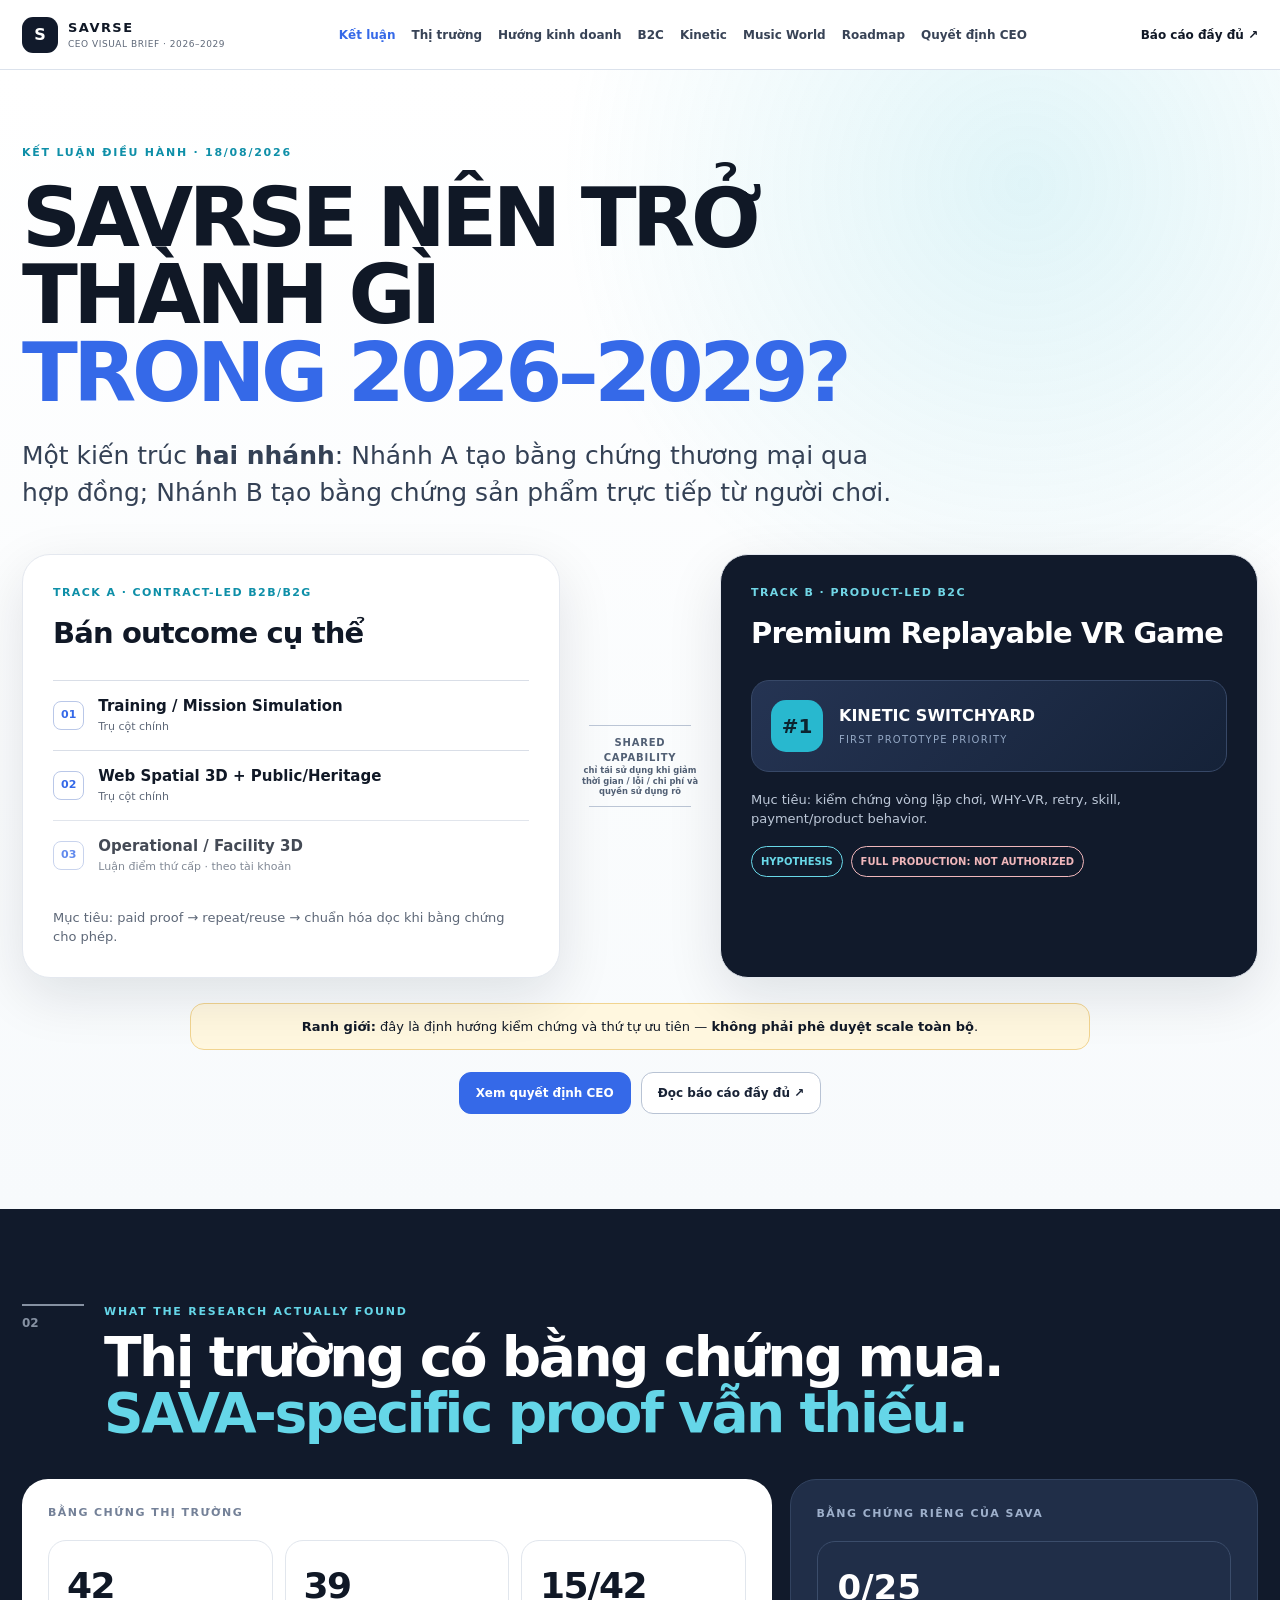
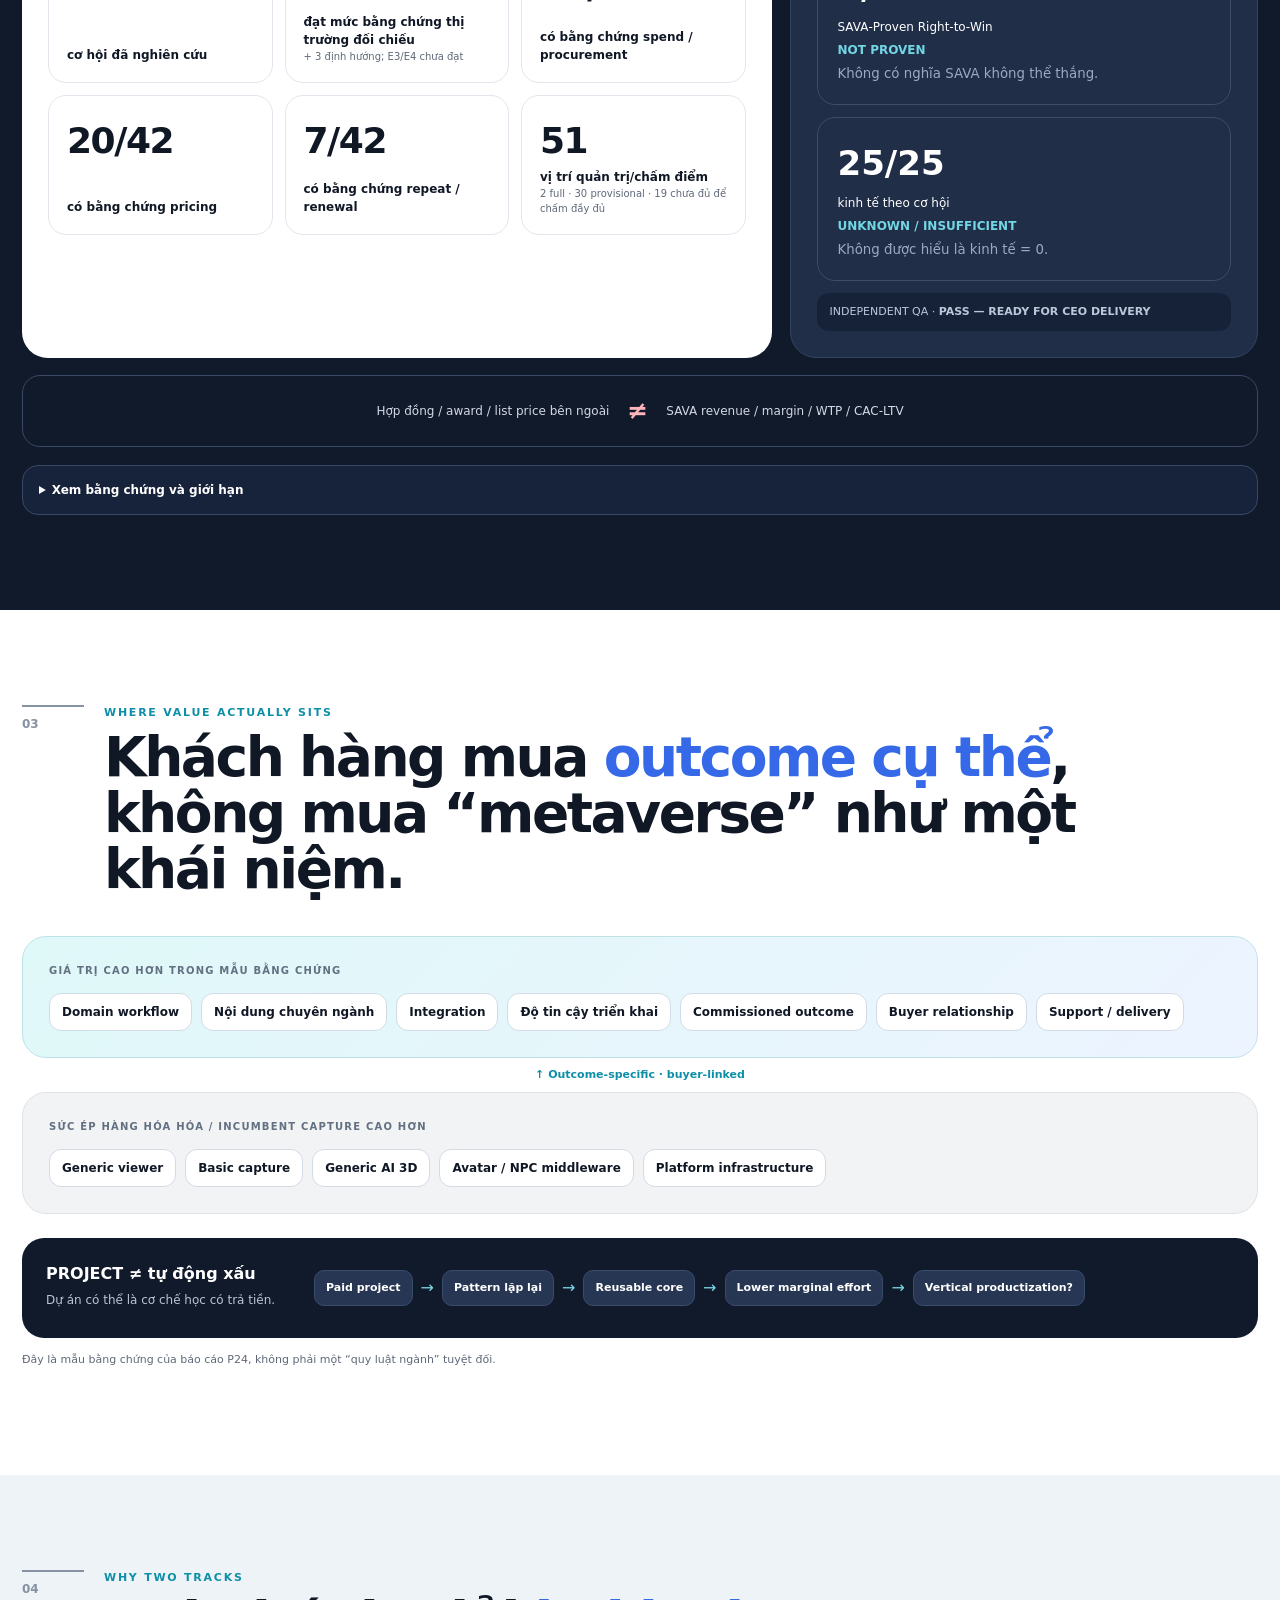
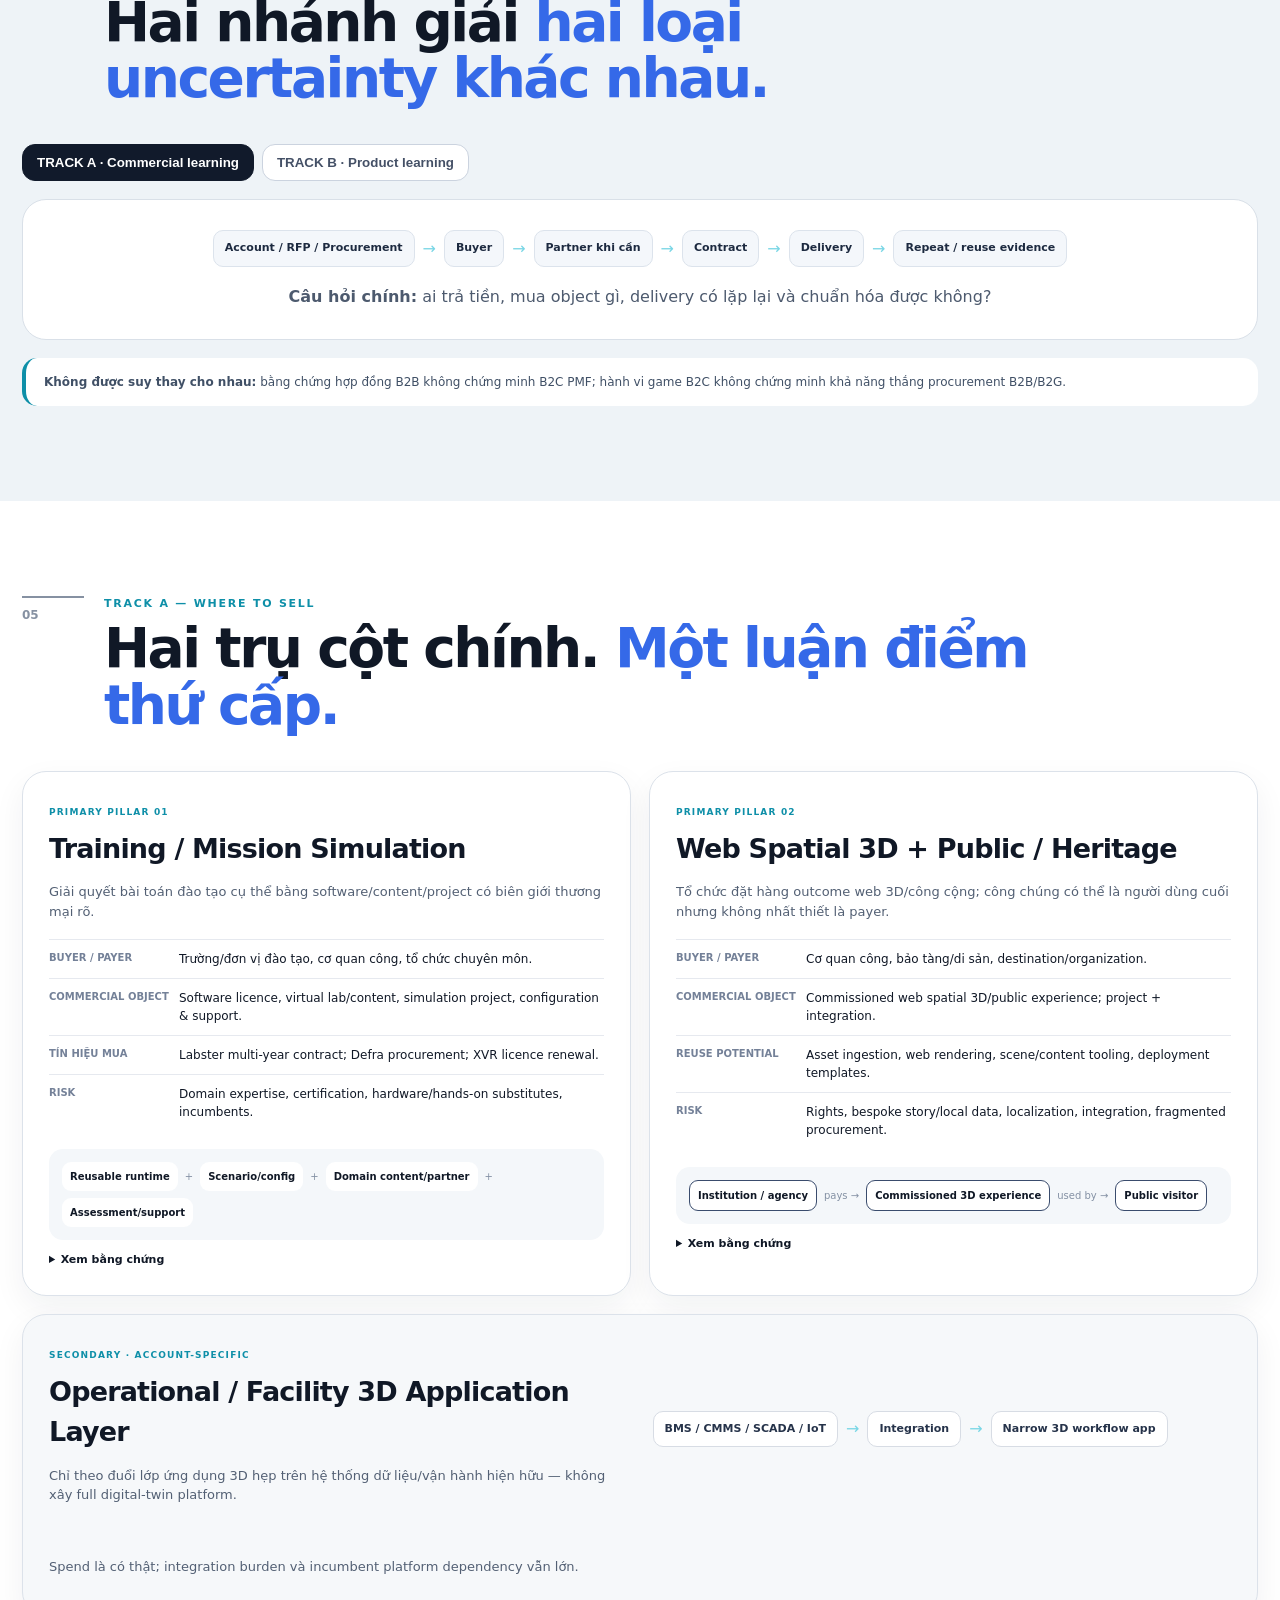
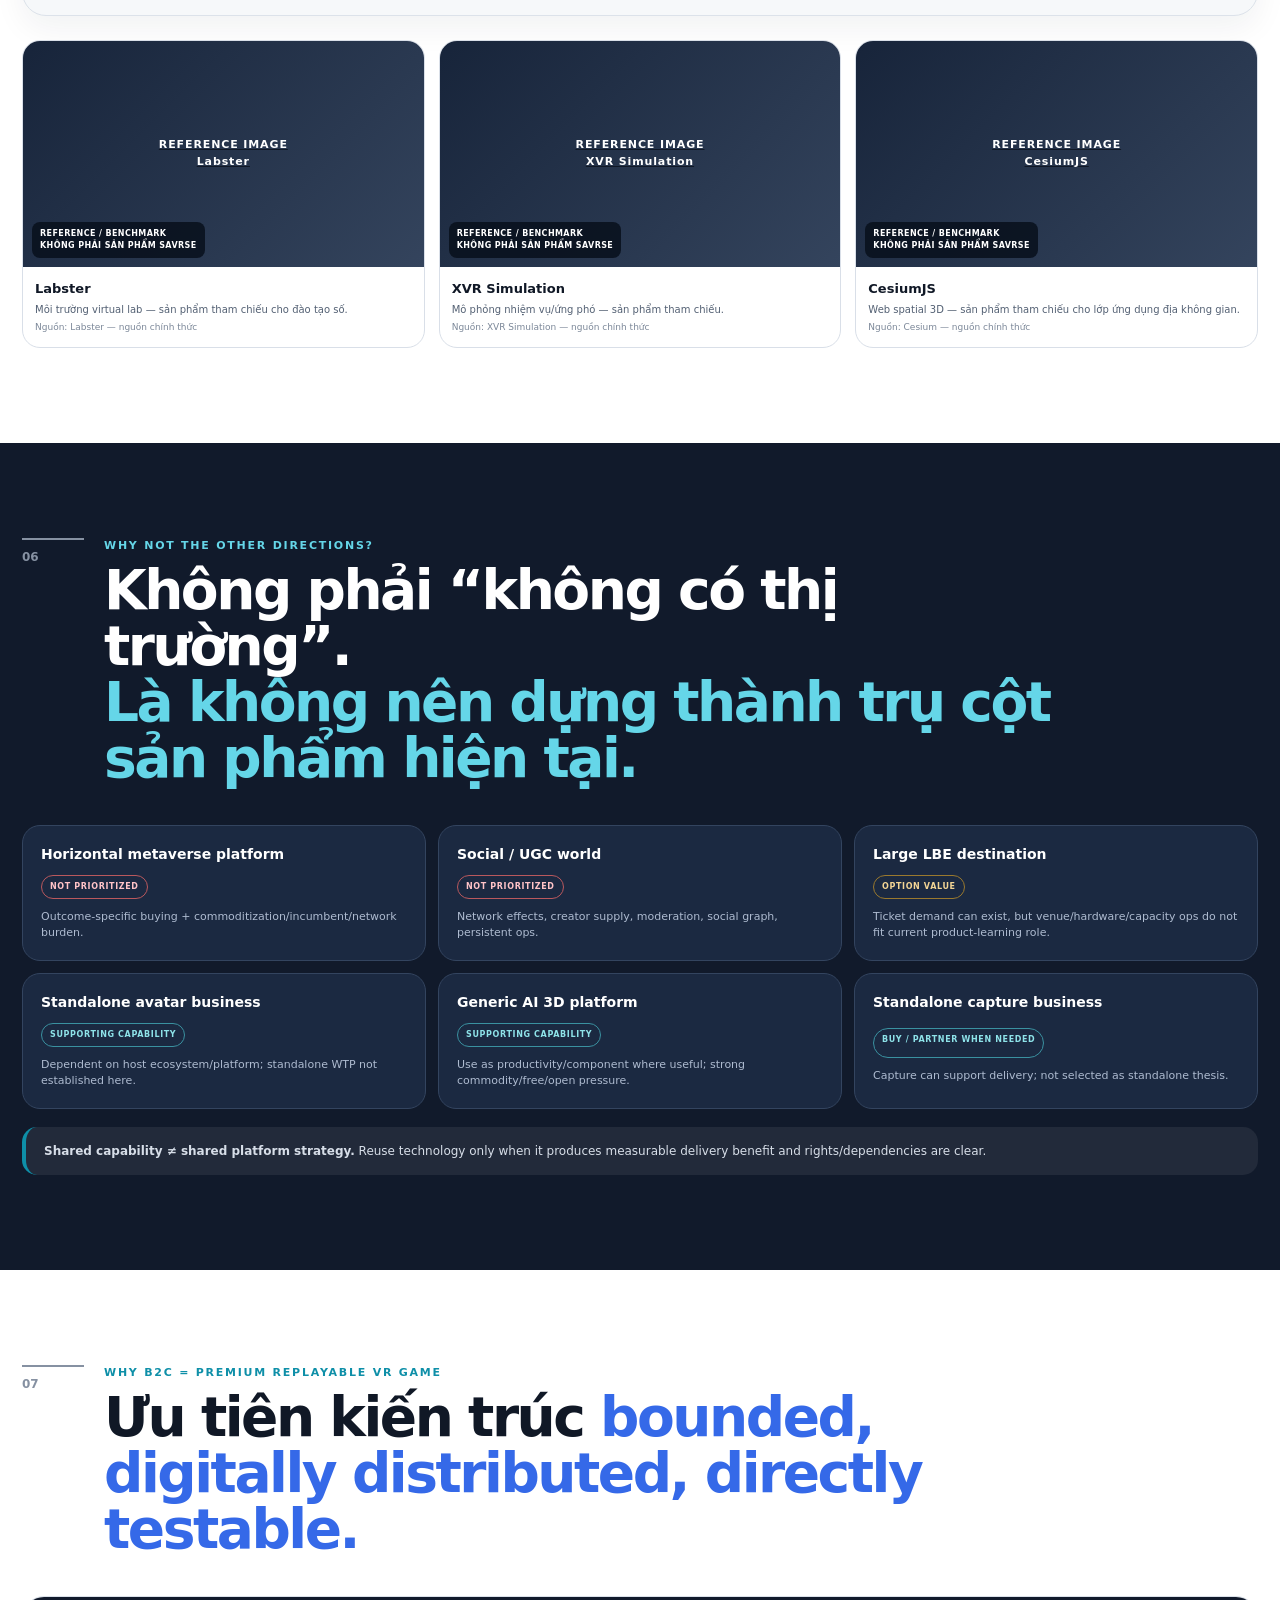
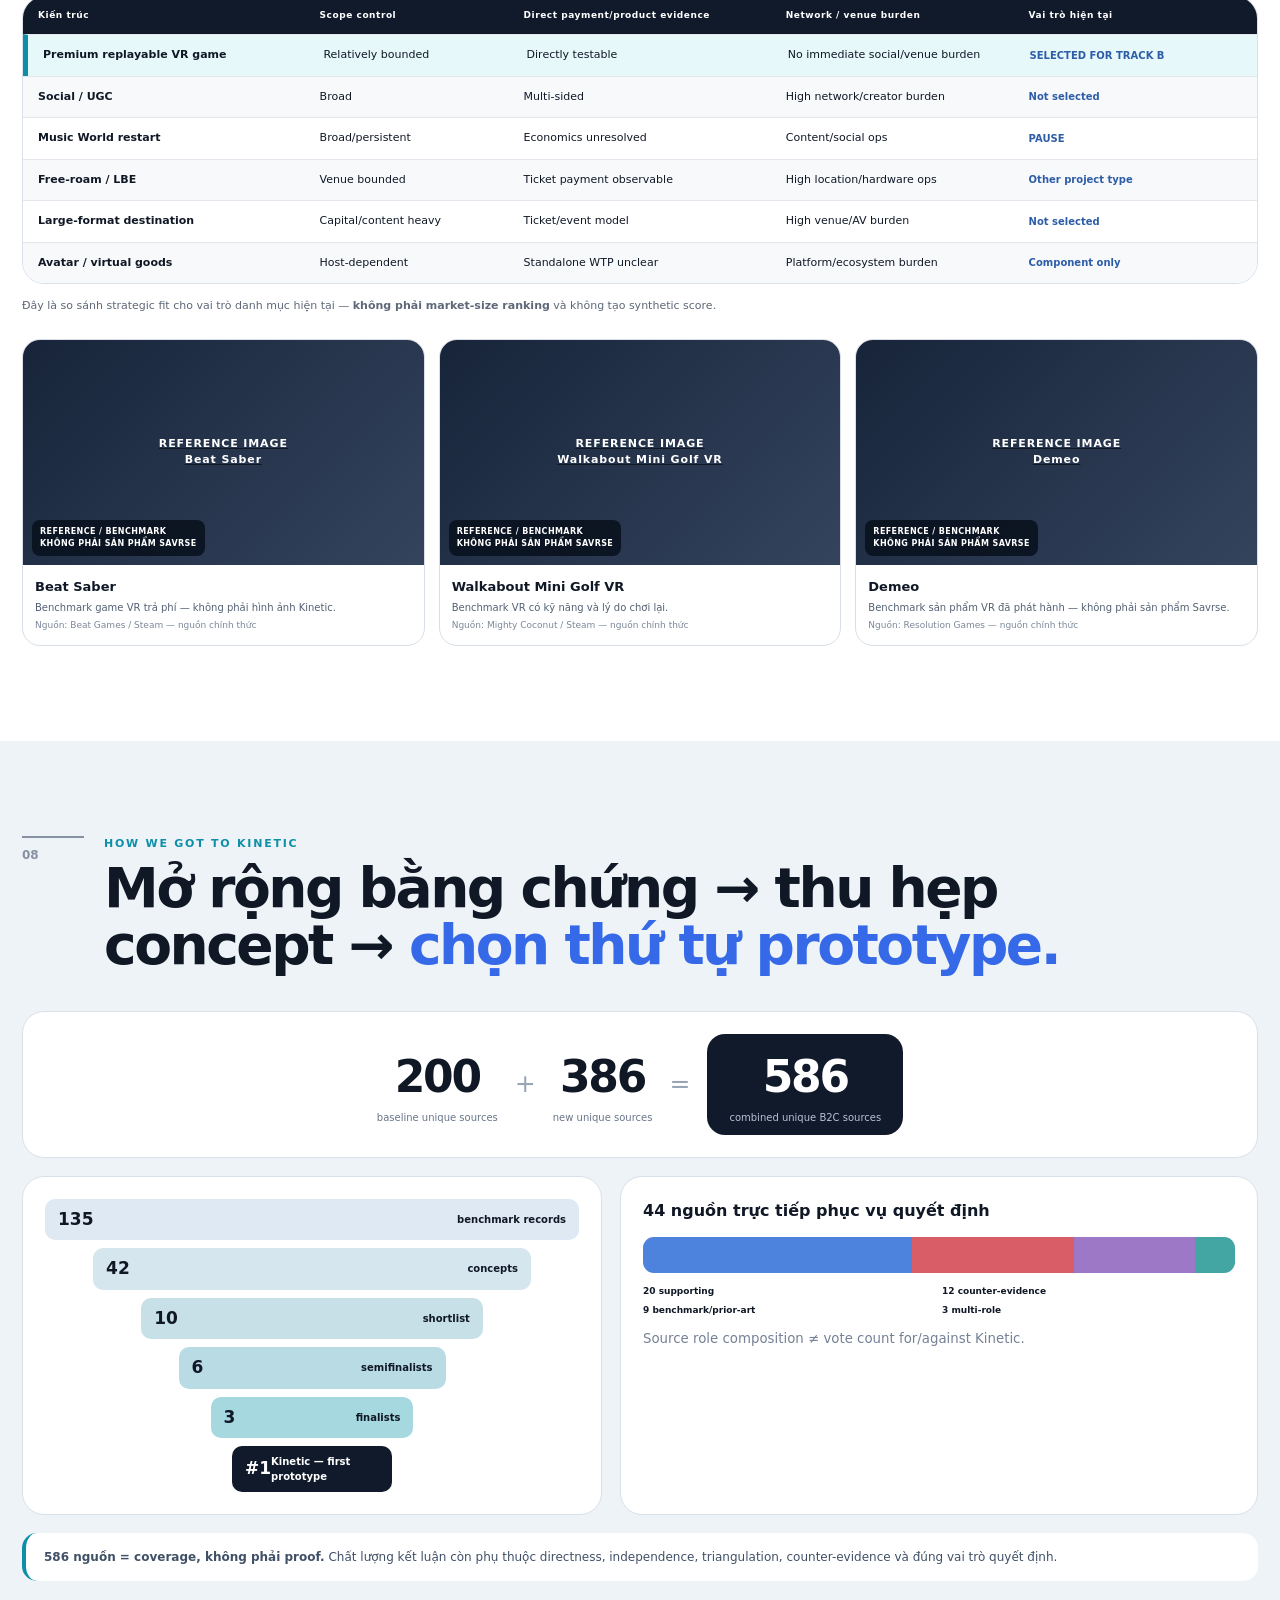
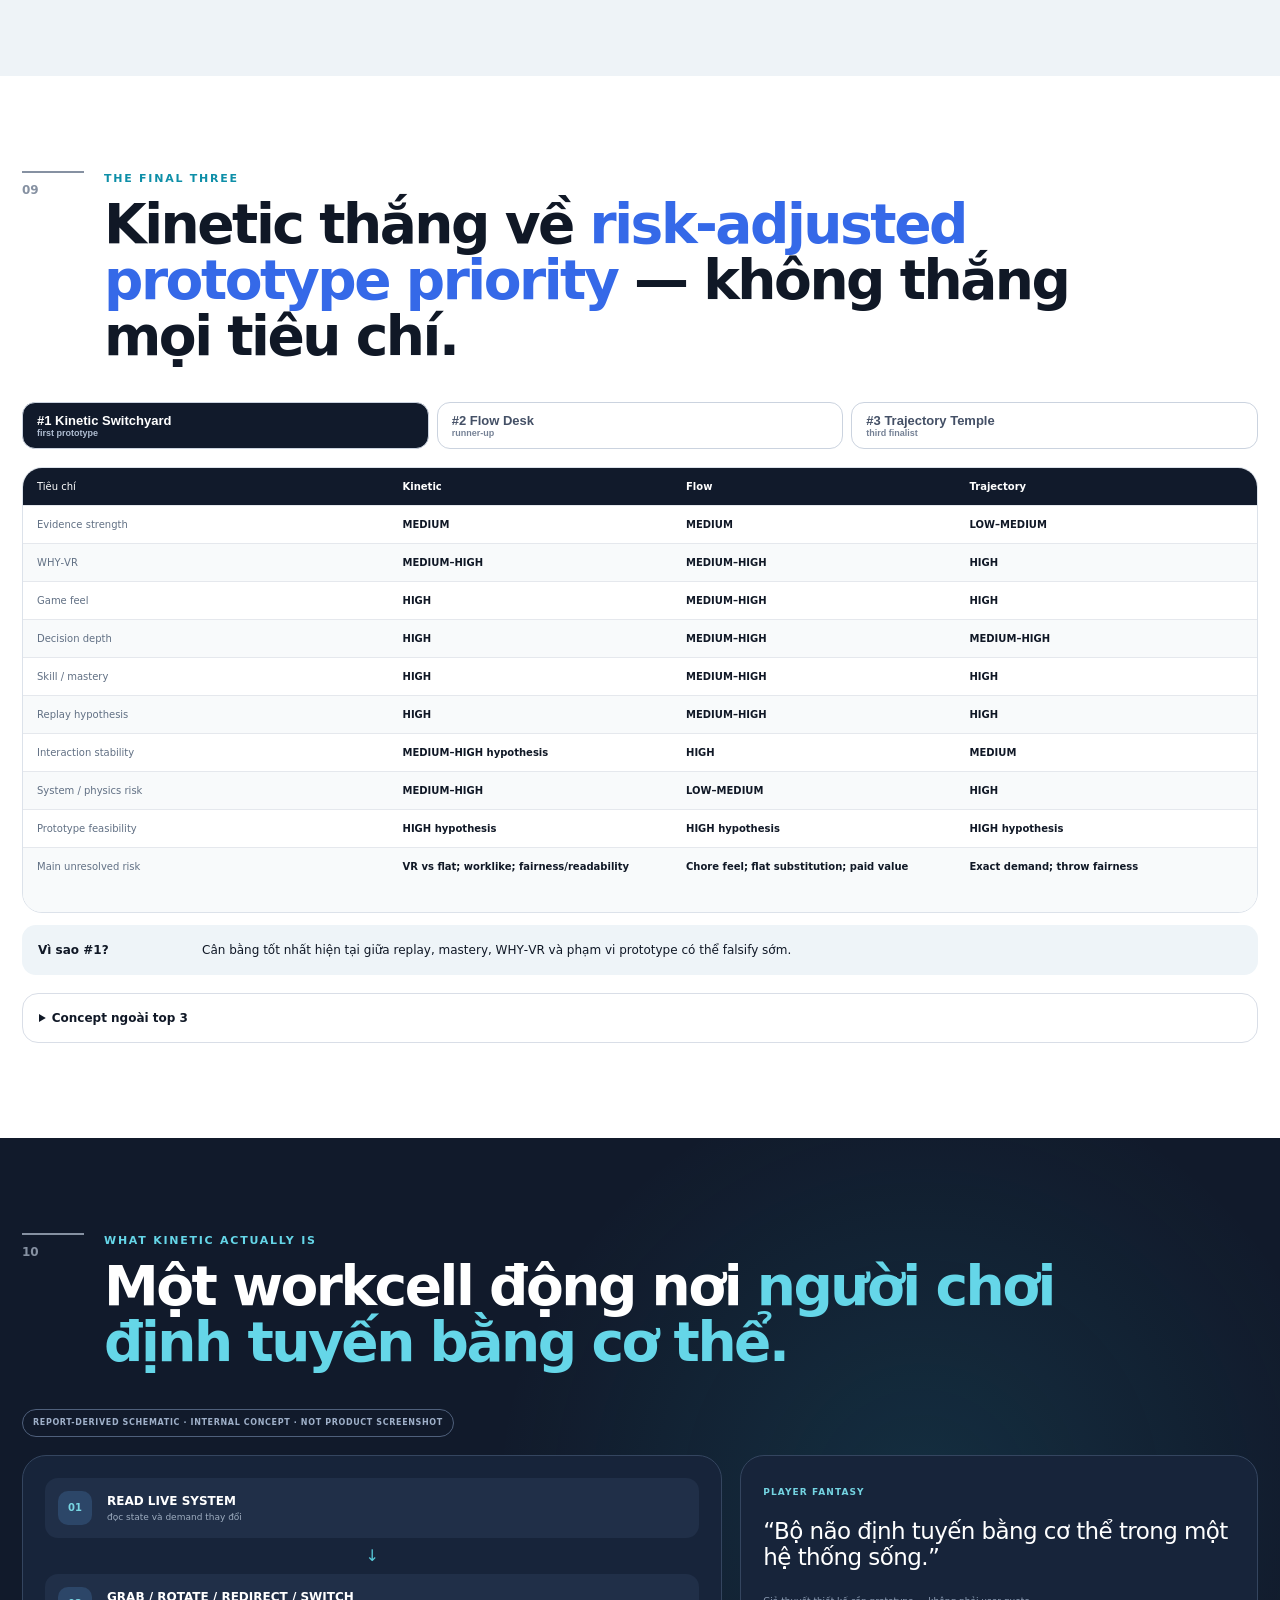
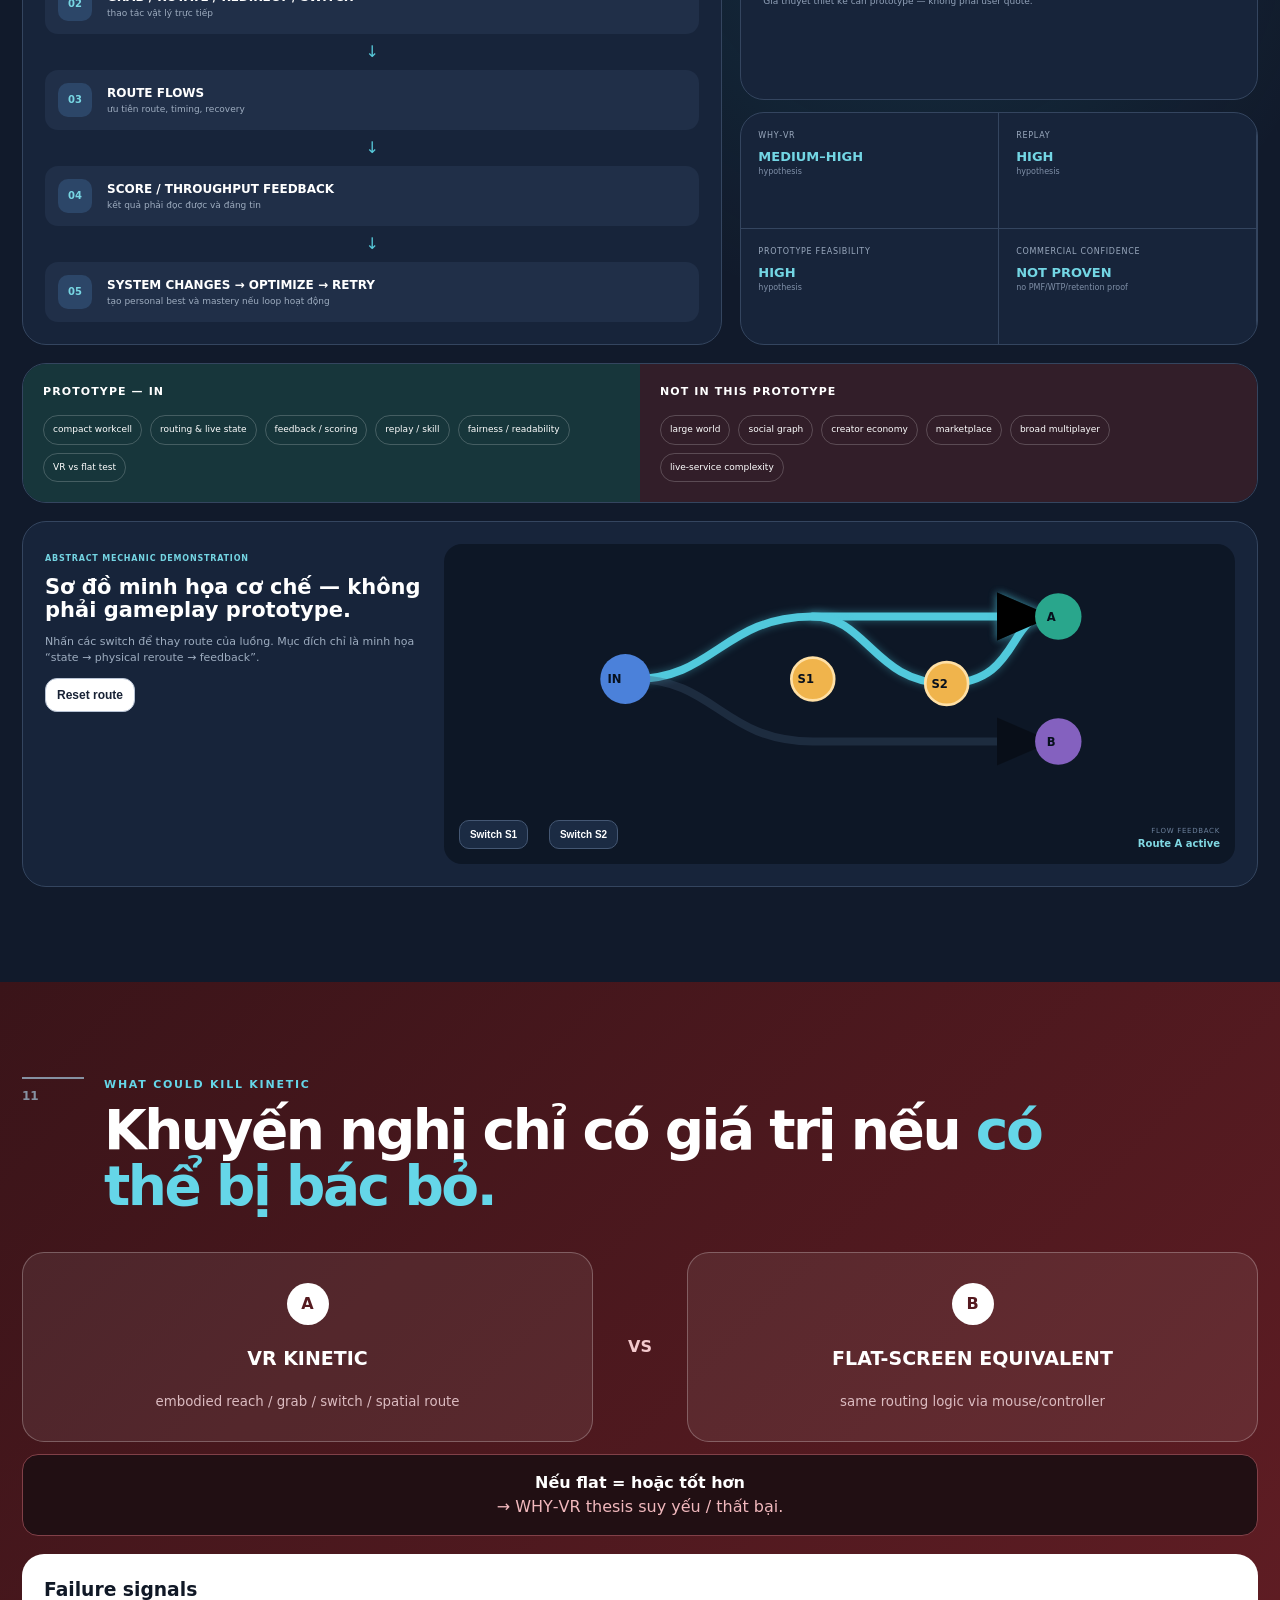
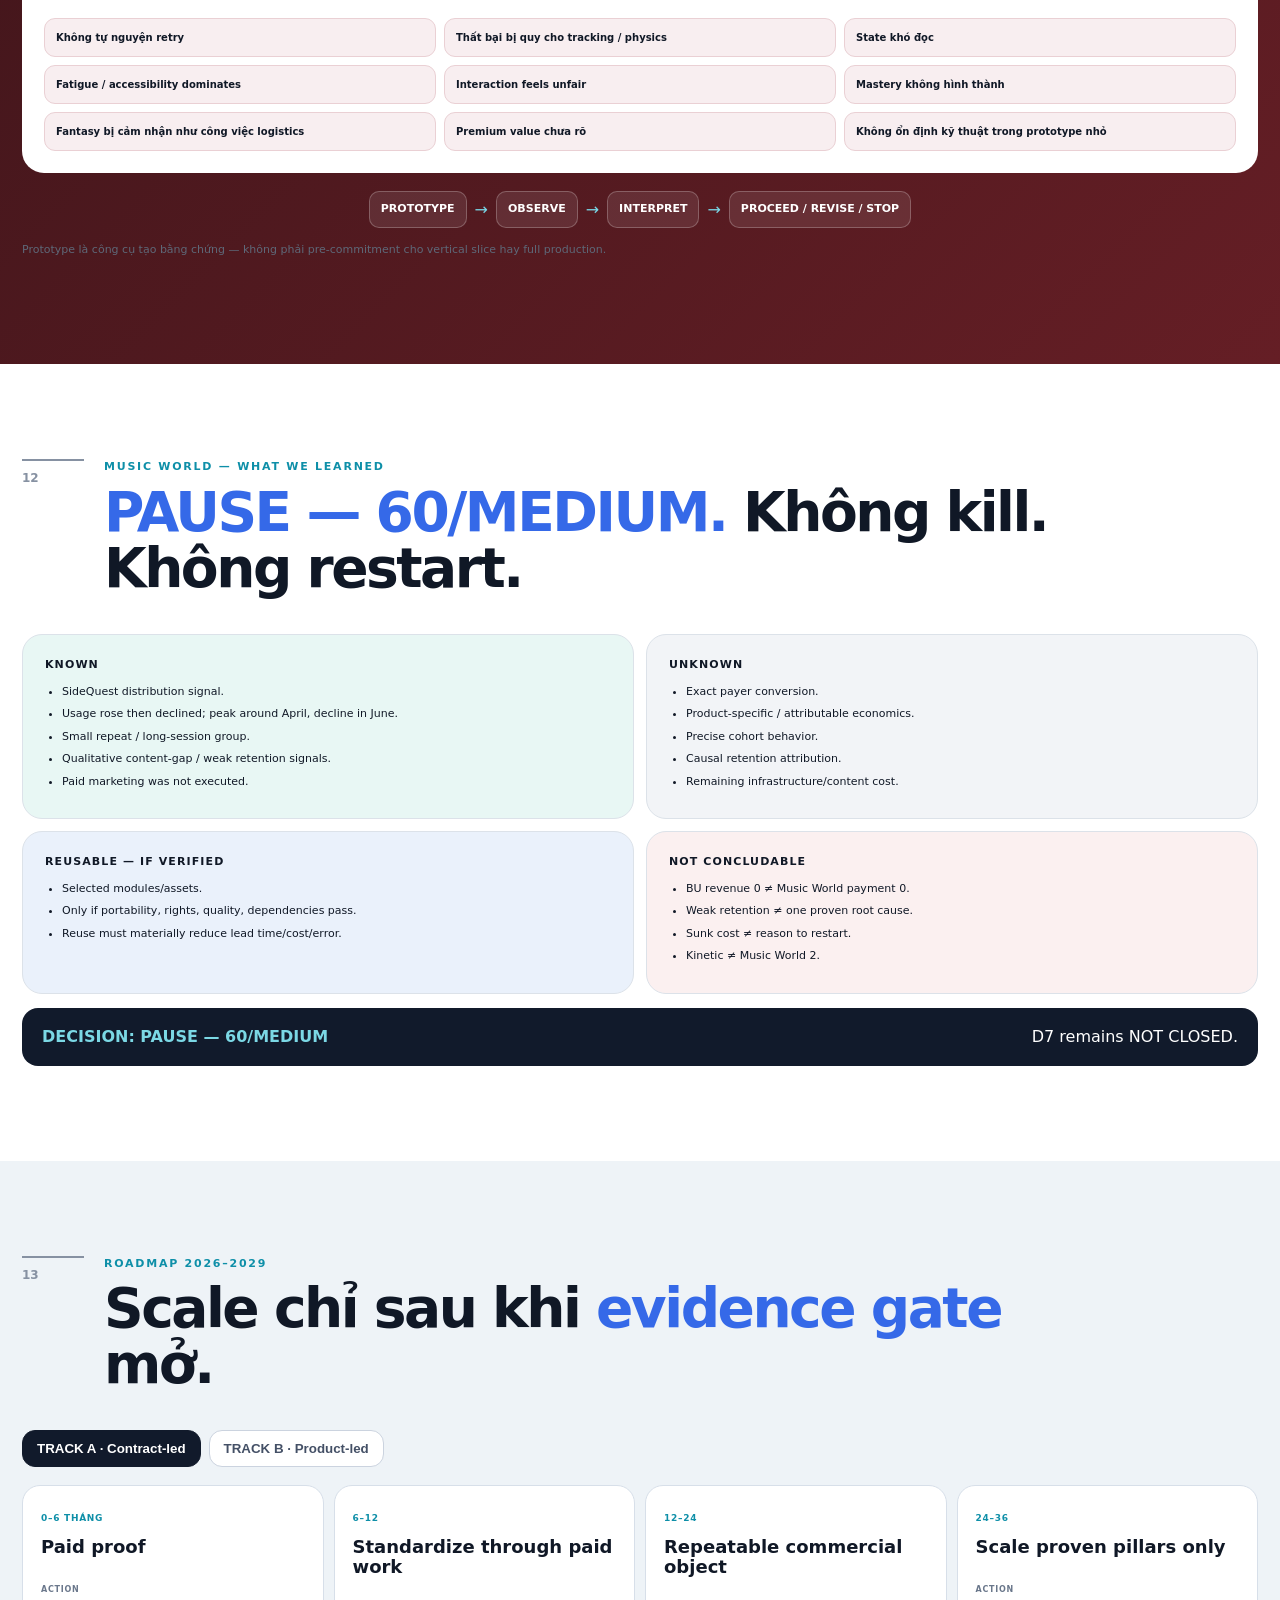
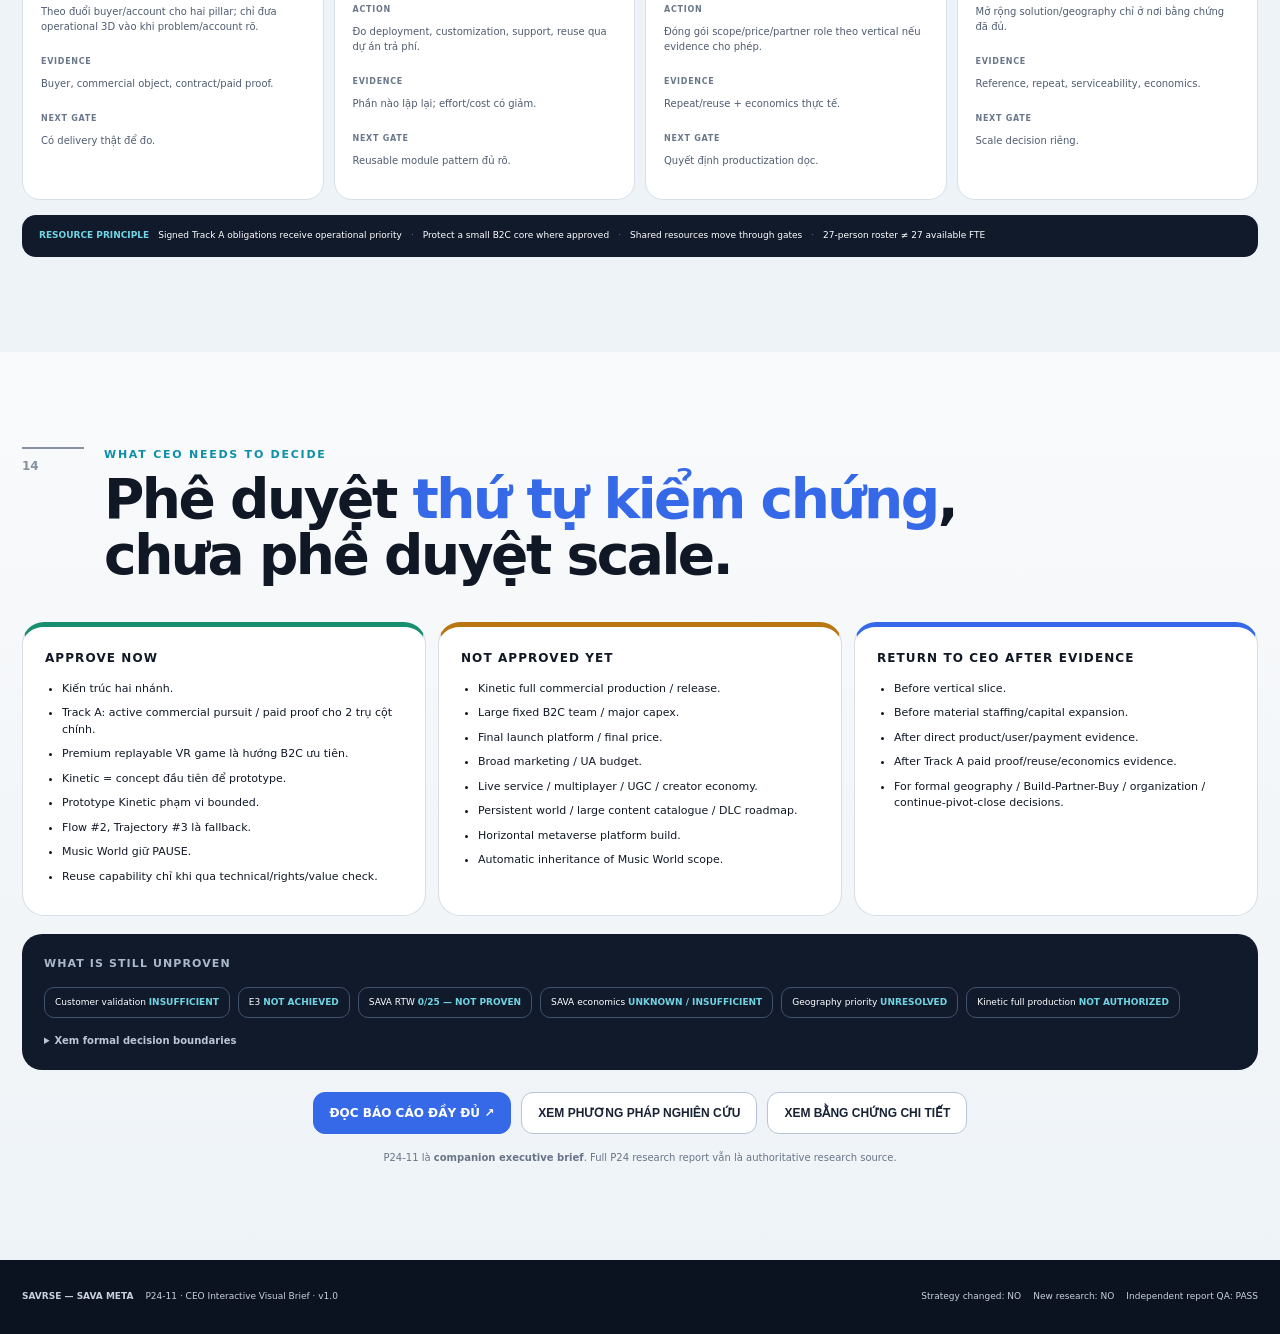
==== index.html @ bc7e210e "Deploy P24-11 CEO Interactive Visual Brief v1.0 (full package)" ====
<!doctype html>
<html lang="vi">
<head>
<meta charset="utf-8">
<meta name="viewport" content="width=device-width,initial-scale=1">
<meta name="color-scheme" content="light">
<title>Savrse 2026–2029 — CEO Interactive Visual Brief</title>
<meta name="description" content="CEO-facing interactive visual strategy brief for Savrse — SAVA Meta, condensed from the P24 v1.5 authoritative research report.">
<link rel="stylesheet" href="styles.css">
</head>
<body>
<a class="skip-link" href="#main">Bỏ qua điều hướng</a>
<header class="topbar">
  <a class="brand" href="#answer"><span class="brand-mark">S</span><span><b>SAVRSE</b><small>CEO VISUAL BRIEF · 2026–2029</small></span></a>
  <button class="nav-toggle" aria-expanded="false" aria-controls="main-nav">Menu</button>
  <nav id="main-nav" aria-label="Điều hướng chính">
    <a href="#answer">Kết luận</a><a href="#evidence">Thị trường</a><a href="#track-a">Hướng kinh doanh</a><a href="#b2c">B2C</a><a href="#kinetic">Kinetic</a><a href="#music-world">Music World</a><a href="#roadmap">Roadmap</a><a href="#decisions">Quyết định CEO</a>
  </nav>
  <a class="report-link top-report-link" data-full-report href="#">Báo cáo đầy đủ ↗</a>
</header>
<main id="main">

<section id="answer" class="section hero-section" data-section="1">
  <div class="eyebrow">KẾT LUẬN ĐIỀU HÀNH · 18/08/2026</div>
  <h1>SAVRSE NÊN TRỞ THÀNH GÌ<br><span>TRONG 2026–2029?</span></h1>
  <p class="lead">Một kiến trúc <b>hai nhánh</b>: Nhánh A tạo bằng chứng thương mại qua hợp đồng; Nhánh B tạo bằng chứng sản phẩm trực tiếp từ người chơi.</p>
  <div class="two-track hero-architecture" data-visual="two-track">
    <article class="track-card track-a">
      <div class="track-label">TRACK A · CONTRACT-LED B2B/B2G</div>
      <h2>Bán outcome cụ thể</h2>
      <div class="pillar primary"><span>01</span><div><b>Training / Mission Simulation</b><small>Trụ cột chính</small></div></div>
      <div class="pillar primary"><span>02</span><div><b>Web Spatial 3D + Public/Heritage</b><small>Trụ cột chính</small></div></div>
      <div class="pillar secondary"><span>03</span><div><b>Operational / Facility 3D</b><small>Luận điểm thứ cấp · theo tài khoản</small></div></div>
      <p class="micro">Mục tiêu: paid proof → repeat/reuse → chuẩn hóa dọc khi bằng chứng cho phép.</p>
    </article>
    <div class="architecture-bridge" aria-hidden="true"><span>SHARED CAPABILITY</span><small>chỉ tái sử dụng khi giảm thời gian / lỗi / chi phí và quyền sử dụng rõ</small></div>
    <article class="track-card track-b">
      <div class="track-label">TRACK B · PRODUCT-LED B2C</div>
      <h2>Premium Replayable VR Game</h2>
      <div class="kinetic-lockup"><span>#1</span><div><b>KINETIC SWITCHYARD</b><small>FIRST PROTOTYPE PRIORITY</small></div></div>
      <p class="micro">Mục tiêu: kiểm chứng vòng lặp chơi, WHY‑VR, retry, skill, payment/product behavior.</p>
      <div class="state-row"><span class="state hypothesis">HYPOTHESIS</span><span class="state not-authorized">FULL PRODUCTION: NOT AUTHORIZED</span></div>
    </article>
  </div>
  <div class="hero-caveat"><b>Ranh giới:</b> đây là định hướng kiểm chứng và thứ tự ưu tiên — <b>không phải phê duyệt scale toàn bộ</b>.</div>
  <div class="hero-actions"><a class="btn primary" href="#decisions">Xem quyết định CEO</a><a class="btn" data-full-report href="#">Đọc báo cáo đầy đủ ↗</a></div>
</section>

<section id="evidence" class="section dark-section" data-section="2">
  <div class="section-head"><span class="section-no">02</span><div><div class="eyebrow">WHAT THE RESEARCH ACTUALLY FOUND</div><h2>Thị trường có bằng chứng mua.<br><span>SAVA-specific proof vẫn thiếu.</span></h2></div></div>
  <div class="evidence-layers" data-visual="evidence-snapshot">
    <div class="evidence-layer market-layer">
      <h3>BẰNG CHỨNG THỊ TRƯỜNG</h3>
      <div class="metric-grid">
        <article class="metric"><strong>42</strong><span>cơ hội đã nghiên cứu</span></article>
        <article class="metric"><strong>39</strong><span>đạt mức bằng chứng thị trường đối chiếu</span><small>+ 3 định hướng; E3/E4 chưa đạt</small></article>
        <article class="metric"><strong>15/42</strong><span>có bằng chứng spend / procurement</span></article>
        <article class="metric"><strong>20/42</strong><span>có bằng chứng pricing</span></article>
        <article class="metric"><strong>7/42</strong><span>có bằng chứng repeat / renewal</span></article>
        <article class="metric"><strong>51</strong><span>vị trí quản trị/chấm điểm</span><small>2 full · 30 provisional · 19 chưa đủ để chấm đầy đủ</small></article>
      </div>
    </div>
    <div class="evidence-layer sava-layer">
      <h3>BẰNG CHỨNG RIÊNG CỦA SAVA</h3>
      <div class="sava-gap-grid">
        <article class="gap-card"><strong>0/25</strong><span>SAVA‑Proven Right‑to‑Win</span><b>NOT PROVEN</b><small>Không có nghĩa SAVA không thể thắng.</small></article>
        <article class="gap-card"><strong>25/25</strong><span>kinh tế theo cơ hội</span><b>UNKNOWN / INSUFFICIENT</b><small>Không được hiểu là kinh tế = 0.</small></article>
      </div>
      <div class="qa-chip">INDEPENDENT QA · <b>PASS — READY FOR CEO DELIVERY</b></div>
    </div>
  </div>
  <div class="semantic-firewall" data-visual="semantic-firewall"><span>Hợp đồng / award / list price bên ngoài</span><b>≠</b><span>SAVA revenue / margin / WTP / CAC-LTV</span></div>
  <details class="evidence-drawer"><summary>Xem bằng chứng và giới hạn</summary><div class="drawer-grid">
    <div><h4>Ví dụ có hành vi mua thật</h4><ul><li>UCLan/Labster: £180,000 — contract value.</li><li>Defra: £118,327 — award/procurement value.</li><li>Coventry/XVR: £55,661 — two-year licence renewal contract value.</li><li>Derby: £65,512 — web geospatial 3D contract.</li></ul></div>
    <div><h4>Giới hạn bắt buộc</h4><ul><li>Contract value ≠ cash collection.</li><li>Award ≠ realized SAVA revenue.</li><li>Framework ceiling ≠ realized call-off.</li><li>Customer validation = insufficient; E3 chưa đạt.</li></ul></div>
  </div></details>
</section>

<section id="value" class="section" data-section="3">
  <div class="section-head"><span class="section-no">03</span><div><div class="eyebrow">WHERE VALUE ACTUALLY SITS</div><h2>Khách hàng mua <span>outcome cụ thể</span>, không mua “metaverse” như một khái niệm.</h2></div></div>
  <div class="value-stack" data-visual="value-stack">
    <div class="value-tier high"><div class="tier-label">GIÁ TRỊ CAO HƠN TRONG MẪU BẰNG CHỨNG</div><div class="chip-row"><span>Domain workflow</span><span>Nội dung chuyên ngành</span><span>Integration</span><span>Độ tin cậy triển khai</span><span>Commissioned outcome</span><span>Buyer relationship</span><span>Support / delivery</span></div></div>
    <div class="value-arrow">↑ Outcome-specific · buyer-linked</div>
    <div class="value-tier low"><div class="tier-label">SỨC ÉP HÀNG HÓA HÓA / INCUMBENT CAPTURE CAO HƠN</div><div class="chip-row"><span>Generic viewer</span><span>Basic capture</span><span>Generic AI 3D</span><span>Avatar / NPC middleware</span><span>Platform infrastructure</span></div></div>
  </div>
  <div class="split-insight" data-visual="project-productization">
    <div><b>PROJECT ≠ tự động xấu</b><p>Dự án có thể là cơ chế học có trả tiền.</p></div><div class="flow-inline"><span>Paid project</span><i>→</i><span>Pattern lặp lại</span><i>→</i><span>Reusable core</span><i>→</i><span>Lower marginal effort</span><i>→</i><span>Vertical productization?</span></div>
  </div>
  <p class="caveat">Đây là mẫu bằng chứng của báo cáo P24, không phải một “quy luật ngành” tuyệt đối.</p>
</section>

<section id="why-two" class="section soft-section" data-section="4">
  <div class="section-head"><span class="section-no">04</span><div><div class="eyebrow">WHY TWO TRACKS</div><h2>Hai nhánh giải <span>hai loại uncertainty khác nhau.</span></h2></div></div>
  <div class="toggle-row" role="tablist" aria-label="So sánh hai nhánh"><button class="track-toggle active" data-track="commercial" role="tab" aria-selected="true">TRACK A · Commercial learning</button><button class="track-toggle" data-track="product" role="tab" aria-selected="false">TRACK B · Product learning</button></div>
  <div class="learning-panel active" data-panel="commercial" data-visual="commercial-learning">
    <div class="learning-flow"><span>Account / RFP / Procurement</span><i>→</i><span>Buyer</span><i>→</i><span>Partner khi cần</span><i>→</i><span>Contract</span><i>→</i><span>Delivery</span><i>→</i><span>Repeat / reuse evidence</span></div>
    <p><b>Câu hỏi chính:</b> ai trả tiền, mua object gì, delivery có lặp lại và chuẩn hóa được không?</p>
  </div>
  <div class="learning-panel" data-panel="product" data-visual="product-learning">
    <div class="learning-flow"><span>VR Storefront</span><i>→</i><span>Discovery</span><i>→</i><span>Purchase / install</span><i>→</i><span>Gameplay</span><i>→</i><span>Retry / return</span><i>→</i><span>Iterate / stop / scale</span></div>
    <p><b>Câu hỏi chính:</b> người chơi có hiểu, muốn chơi lại, trả tiền và tạo hành vi sản phẩm đủ mạnh không?</p>
  </div>
  <div class="callout"><b>Không được suy thay cho nhau:</b> bằng chứng hợp đồng B2B không chứng minh B2C PMF; hành vi game B2C không chứng minh khả năng thắng procurement B2B/B2G.</div>
</section>

<section id="track-a" class="section" data-section="5">
  <div class="section-head"><span class="section-no">05</span><div><div class="eyebrow">TRACK A — WHERE TO SELL</div><h2>Hai trụ cột chính. <span>Một luận điểm thứ cấp.</span></h2></div></div>
  <div class="pillar-cards">
    <article class="direction-card primary-direction" data-visual="training-pillar">
      <div class="direction-top"><span class="role">PRIMARY PILLAR 01</span><h3>Training / Mission Simulation</h3><p>Giải quyết bài toán đào tạo cụ thể bằng software/content/project có biên giới thương mại rõ.</p></div>
      <dl class="fact-list"><div><dt>Buyer / payer</dt><dd>Trường/đơn vị đào tạo, cơ quan công, tổ chức chuyên môn.</dd></div><div><dt>Commercial object</dt><dd>Software licence, virtual lab/content, simulation project, configuration & support.</dd></div><div><dt>Tín hiệu mua</dt><dd>Labster multi-year contract; Defra procurement; XVR licence renewal.</dd></div><div><dt>Risk</dt><dd>Domain expertise, certification, hardware/hands-on substitutes, incumbents.</dd></div></dl>
      <div class="mini-architecture"><span>Reusable runtime</span><i>+</i><span>Scenario/config</span><i>+</i><span>Domain content/partner</span><i>+</i><span>Assessment/support</span></div>
      <details><summary>Xem bằng chứng</summary><p>UCLan/Labster £180,000 contract value; Defra £118,327 award/procurement value; Coventry/XVR £55,661 two-year renewal contract value. Các giá trị giữ nguyên semantic và không phải SAVA price.</p></details>
    </article>
    <article class="direction-card primary-direction" data-visual="web3d-pillar">
      <div class="direction-top"><span class="role">PRIMARY PILLAR 02</span><h3>Web Spatial 3D + Public / Heritage</h3><p>Tổ chức đặt hàng outcome web 3D/công cộng; công chúng có thể là người dùng cuối nhưng không nhất thiết là payer.</p></div>
      <dl class="fact-list"><div><dt>Buyer / payer</dt><dd>Cơ quan công, bảo tàng/di sản, destination/organization.</dd></div><div><dt>Commercial object</dt><dd>Commissioned web spatial 3D/public experience; project + integration.</dd></div><div><dt>Reuse potential</dt><dd>Asset ingestion, web rendering, scene/content tooling, deployment templates.</dd></div><div><dt>Risk</dt><dd>Rights, bespoke story/local data, localization, integration, fragmented procurement.</dd></div></dl>
      <div class="payer-flow"><span>Institution / agency</span><i>pays →</i><span>Commissioned 3D experience</span><i>used by →</i><span>Public visitor</span></div>
      <details><summary>Xem bằng chứng</summary><p>Derby £65,512 contract 2025–2028; City of Wonder £550,000 award; Historic England £400,000 framework ceiling. Không chuyển các record này thành “universal heritage SaaS”.</p></details>
    </article>
    <article class="direction-card secondary-direction" data-visual="ops3d-pillar">
      <div><span class="role">SECONDARY · ACCOUNT-SPECIFIC</span><h3>Operational / Facility 3D Application Layer</h3><p>Chỉ theo đuổi lớp ứng dụng 3D hẹp trên hệ thống dữ liệu/vận hành hiện hữu — không xây full digital-twin platform.</p></div>
      <div class="system-strip"><span>BMS / CMMS / SCADA / IoT</span><i>→</i><span>Integration</span><i>→</i><strong>Narrow 3D workflow app</strong></div>
      <p class="caveat">Spend là có thật; integration burden và incumbent platform dependency vẫn lớn.</p>
    </article>
  </div>
  <div class="benchmark-strip tracka-benchmarks">
    <article class="benchmark-card" data-visual="benchmark" id="bench-labster">
      <a class="benchmark-media" href="https://www.labster.com/simulations/demo" target="_blank" rel="noopener">
        <img src="https://images.cms3.my.labster.com/images/DEM_1.png?fm=jpg" alt="Ảnh từ Demo Simulation của Labster, minh họa môi trường phòng thí nghiệm ảo." loading="lazy" referrerpolicy="no-referrer" onerror="this.closest('.benchmark-media').classList.add('image-fallback'); this.style.display='none'">
        <span class="image-fallback-label" aria-hidden="true">REFERENCE IMAGE<br>Labster</span>
        <span class="benchmark-badge">REFERENCE / BENCHMARK<br>KHÔNG PHẢI SẢN PHẨM SAVRSE</span>
      </a>
      <div class="benchmark-copy"><strong>Labster</strong><span>Môi trường virtual lab — sản phẩm tham chiếu cho đào tạo số.</span><small>Nguồn: Labster — nguồn chính thức</small></div>
    </article><article class="benchmark-card" data-visual="benchmark" id="bench-xvr">
      <a class="benchmark-media" href="https://www.xvrsim.com/en/xvr-academy/" target="_blank" rel="noopener">
        <img src="https://www.xvrsim.com/images/xvr-facilitator-and-instructor-explaining-and-teaching-on-xvr-simulation.png" alt="Người hướng dẫn sử dụng XVR Simulation trong bối cảnh đào tạo mô phỏng." loading="lazy" referrerpolicy="no-referrer" onerror="this.closest('.benchmark-media').classList.add('image-fallback'); this.style.display='none'">
        <span class="image-fallback-label" aria-hidden="true">REFERENCE IMAGE<br>XVR Simulation</span>
        <span class="benchmark-badge">REFERENCE / BENCHMARK<br>KHÔNG PHẢI SẢN PHẨM SAVRSE</span>
      </a>
      <div class="benchmark-copy"><strong>XVR Simulation</strong><span>Mô phỏng nhiệm vụ/ứng phó — sản phẩm tham chiếu.</span><small>Nguồn: XVR Simulation — nguồn chính thức</small></div>
    </article><article class="benchmark-card" data-visual="benchmark" id="bench-cesium">
      <a class="benchmark-media" href="https://cesium.com/platform/cesiumjs/" target="_blank" rel="noopener">
        <img src="https://images.prismic.io/cesium/2018-03-09-autonomouscarstop.jpg?ar=1.3333333333333333&auto=compress%2Cformat&crop=faces%2Ccenter&fit=crop&w=660" alt="Ảnh minh họa ứng dụng 3D địa không gian trên trang CesiumJS chính thức." loading="lazy" referrerpolicy="no-referrer" onerror="this.closest('.benchmark-media').classList.add('image-fallback'); this.style.display='none'">
        <span class="image-fallback-label" aria-hidden="true">REFERENCE IMAGE<br>CesiumJS</span>
        <span class="benchmark-badge">REFERENCE / BENCHMARK<br>KHÔNG PHẢI SẢN PHẨM SAVRSE</span>
      </a>
      <div class="benchmark-copy"><strong>CesiumJS</strong><span>Web spatial 3D — sản phẩm tham chiếu cho lớp ứng dụng địa không gian.</span><small>Nguồn: Cesium — nguồn chính thức</small></div>
    </article>
  </div>
</section>

<section id="not-now" class="section dark-section" data-section="6">
  <div class="section-head"><span class="section-no">06</span><div><div class="eyebrow">WHY NOT THE OTHER DIRECTIONS?</div><h2>Không phải “không có thị trường”.<br><span>Là không nên dựng thành trụ cột sản phẩm hiện tại.</span></h2></div></div>
  <div class="not-now-grid" data-visual="not-now-portfolio">
    <article><b>Horizontal metaverse platform</b><span class="label not-prioritized">NOT PRIORITIZED</span><small>Outcome-specific buying + commoditization/incumbent/network burden.</small></article>
    <article><b>Social / UGC world</b><span class="label not-prioritized">NOT PRIORITIZED</span><small>Network effects, creator supply, moderation, social graph, persistent ops.</small></article>
    <article><b>Large LBE destination</b><span class="label option">OPTION VALUE</span><small>Ticket demand can exist, but venue/hardware/capacity ops do not fit current product-learning role.</small></article>
    <article><b>Standalone avatar business</b><span class="label support">SUPPORTING CAPABILITY</span><small>Dependent on host ecosystem/platform; standalone WTP not established here.</small></article>
    <article><b>Generic AI 3D platform</b><span class="label support">SUPPORTING CAPABILITY</span><small>Use as productivity/component where useful; strong commodity/free/open pressure.</small></article>
    <article><b>Standalone capture business</b><span class="label support">BUY / PARTNER WHEN NEEDED</span><small>Capture can support delivery; not selected as standalone thesis.</small></article>
  </div>
  <div class="callout"><b>Shared capability ≠ shared platform strategy.</b> Reuse technology only when it produces measurable delivery benefit and rights/dependencies are clear.</div>
</section>

<section id="b2c" class="section" data-section="7">
  <div class="section-head"><span class="section-no">07</span><div><div class="eyebrow">WHY B2C = PREMIUM REPLAYABLE VR GAME</div><h2>Ưu tiên kiến trúc <span>bounded, digitally distributed, directly testable.</span></h2></div></div>
  <div class="b2c-comparison" data-visual="b2c-architecture-comparison">
    <div class="compare-head"><span>Kiến trúc</span><span>Scope control</span><span>Direct payment/product evidence</span><span>Network / venue burden</span><span>Vai trò hiện tại</span></div>
    <div class="compare-row selected"><b>Premium replayable VR game</b><span>Relatively bounded</span><span>Directly testable</span><span>No immediate social/venue burden</span><strong>SELECTED FOR TRACK B</strong></div>
    <div class="compare-row"><b>Social / UGC</b><span>Broad</span><span>Multi-sided</span><span>High network/creator burden</span><strong>Not selected</strong></div>
    <div class="compare-row"><b>Music World restart</b><span>Broad/persistent</span><span>Economics unresolved</span><span>Content/social ops</span><strong>PAUSE</strong></div>
    <div class="compare-row"><b>Free-roam / LBE</b><span>Venue bounded</span><span>Ticket payment observable</span><span>High location/hardware ops</span><strong>Other project type</strong></div>
    <div class="compare-row"><b>Large-format destination</b><span>Capital/content heavy</span><span>Ticket/event model</span><span>High venue/AV burden</span><strong>Not selected</strong></div>
    <div class="compare-row"><b>Avatar / virtual goods</b><span>Host-dependent</span><span>Standalone WTP unclear</span><span>Platform/ecosystem burden</span><strong>Component only</strong></div>
  </div>
  <p class="caveat">Đây là so sánh strategic fit cho vai trò danh mục hiện tại — <b>không phải market-size ranking</b> và không tạo synthetic score.</p>
  <div class="benchmark-strip vr-benchmarks">
    <article class="benchmark-card" data-visual="benchmark" id="bench-beatsaber">
      <a class="benchmark-media" href="https://store.steampowered.com/app/620980/Beat_Saber/" target="_blank" rel="noopener">
        <img src="https://shared.fastly.steamstatic.com/store_item_assets/steam/apps/620980/3067664ee110fed550f5c3a1b74340cabd7d53f0/header.jpg?t=1782391636" alt="Ảnh sản phẩm Beat Saber trên trang Steam chính thức." loading="lazy" referrerpolicy="no-referrer" onerror="this.closest('.benchmark-media').classList.add('image-fallback'); this.style.display='none'">
        <span class="image-fallback-label" aria-hidden="true">REFERENCE IMAGE<br>Beat Saber</span>
        <span class="benchmark-badge">REFERENCE / BENCHMARK<br>KHÔNG PHẢI SẢN PHẨM SAVRSE</span>
      </a>
      <div class="benchmark-copy"><strong>Beat Saber</strong><span>Benchmark game VR trả phí — không phải hình ảnh Kinetic.</span><small>Nguồn: Beat Games / Steam — nguồn chính thức</small></div>
    </article><article class="benchmark-card" data-visual="benchmark" id="bench-walkabout">
      <a class="benchmark-media" href="https://store.steampowered.com/app/1408230/Walkabout_Mini_Golf_VR/" target="_blank" rel="noopener">
        <img src="https://shared.fastly.steamstatic.com/store_item_assets/steam/apps/1408230/41550e311799d354df465ebce3d7a0885eec4409/header.jpg?t=1782764505" alt="Ảnh sản phẩm Walkabout Mini Golf VR trên trang Steam chính thức." loading="lazy" referrerpolicy="no-referrer" onerror="this.closest('.benchmark-media').classList.add('image-fallback'); this.style.display='none'">
        <span class="image-fallback-label" aria-hidden="true">REFERENCE IMAGE<br>Walkabout Mini Golf VR</span>
        <span class="benchmark-badge">REFERENCE / BENCHMARK<br>KHÔNG PHẢI SẢN PHẨM SAVRSE</span>
      </a>
      <div class="benchmark-copy"><strong>Walkabout Mini Golf VR</strong><span>Benchmark VR có kỹ năng và lý do chơi lại.</span><small>Nguồn: Mighty Coconut / Steam — nguồn chính thức</small></div>
    </article><article class="benchmark-card" data-visual="benchmark" id="bench-demeo">
      <a class="benchmark-media" href="https://www.resolutiongames.com/media-kit-demeo" target="_blank" rel="noopener">
        <img src="https://images.squarespace-cdn.com/content/v1/61813b3361b99650be1a2c4c/1760093449176-8GAY7SORTEOLBVNK7C1L/Demeo%2B-%2BRealm%2Bof%2BRat%2BKing%2B-%2BCards%2BScreenshot.webp" alt="Screenshot Demeo từ media kit chính thức, với bàn chơi trong trải nghiệm tabletop adventure." loading="lazy" referrerpolicy="no-referrer" onerror="this.closest('.benchmark-media').classList.add('image-fallback'); this.style.display='none'">
        <span class="image-fallback-label" aria-hidden="true">REFERENCE IMAGE<br>Demeo</span>
        <span class="benchmark-badge">REFERENCE / BENCHMARK<br>KHÔNG PHẢI SẢN PHẨM SAVRSE</span>
      </a>
      <div class="benchmark-copy"><strong>Demeo</strong><span>Benchmark sản phẩm VR đã phát hành — không phải sản phẩm Savrse.</span><small>Nguồn: Resolution Games — nguồn chính thức</small></div>
    </article>
  </div>
</section>

<section id="funnel" class="section soft-section" data-section="8">
  <div class="section-head"><span class="section-no">08</span><div><div class="eyebrow">HOW WE GOT TO KINETIC</div><h2>Mở rộng bằng chứng → thu hẹp concept → <span>chọn thứ tự prototype.</span></h2></div></div>
  <div class="research-journey">
    <div class="source-lineage" data-visual="source-lineage"><div><strong>200</strong><span>baseline unique sources</span></div><i>+</i><div><strong>386</strong><span>new unique sources</span></div><i>=</i><div class="emphasis"><strong>586</strong><span>combined unique B2C sources</span></div></div>
    <div class="funnel" data-visual="concept-funnel"><div style="--w:100%"><b>135</b><span>benchmark records</span></div><div style="--w:82%"><b>42</b><span>concepts</span></div><div style="--w:64%"><b>10</b><span>shortlist</span></div><div style="--w:50%"><b>6</b><span>semifinalists</span></div><div style="--w:38%"><b>3</b><span>finalists</span></div><div style="--w:26%" class="funnel-win"><b>#1</b><span>Kinetic — first prototype</span></div></div>
    <div class="source-composition" data-visual="44-source-composition"><h3>44 nguồn trực tiếp phục vụ quyết định</h3><div class="segbar"><span style="--s:20" data-label="20 supporting"></span><span style="--s:12" data-label="12 counter-evidence"></span><span style="--s:9" data-label="9 benchmark/prior-art"></span><span style="--s:3" data-label="3 multi-role"></span></div><div class="legend"><span>20 supporting</span><span>12 counter-evidence</span><span>9 benchmark/prior-art</span><span>3 multi-role</span></div><small>Source role composition ≠ vote count for/against Kinetic.</small></div>
  </div>
  <div class="callout"><b>586 nguồn = coverage, không phải proof.</b> Chất lượng kết luận còn phụ thuộc directness, independence, triangulation, counter-evidence và đúng vai trò quyết định.</div>
</section>

<section id="finalists" class="section" data-section="9">
  <div class="section-head"><span class="section-no">09</span><div><div class="eyebrow">THE FINAL THREE</div><h2>Kinetic thắng về <span>risk-adjusted prototype priority</span> — không thắng mọi tiêu chí.</h2></div></div>
  <div class="finalist-tabs" role="tablist" aria-label="Finalist"><button class="finalist-tab active" data-finalist="kinetic" role="tab" aria-selected="true"><b>#1 Kinetic Switchyard</b><span>first prototype</span></button><button class="finalist-tab" data-finalist="flow" role="tab" aria-selected="false"><b>#2 Flow Desk</b><span>runner-up</span></button><button class="finalist-tab" data-finalist="trajectory" role="tab" aria-selected="false"><b>#3 Trajectory Temple</b><span>third finalist</span></button></div>
  <div class="finalist-matrix" data-visual="finalist-matrix">
    <div class="matrix-row matrix-head"><span>Tiêu chí</span><b>Kinetic</b><b>Flow</b><b>Trajectory</b></div>
    <div class="matrix-row"><span>Evidence strength</span><b>MEDIUM</b><b>MEDIUM</b><b>LOW–MEDIUM</b></div>
    <div class="matrix-row"><span>WHY‑VR</span><b>MEDIUM–HIGH</b><b>MEDIUM–HIGH</b><b>HIGH</b></div>
    <div class="matrix-row"><span>Game feel</span><b>HIGH</b><b>MEDIUM–HIGH</b><b>HIGH</b></div>
    <div class="matrix-row"><span>Decision depth</span><b>HIGH</b><b>MEDIUM–HIGH</b><b>MEDIUM–HIGH</b></div>
    <div class="matrix-row"><span>Skill / mastery</span><b>HIGH</b><b>MEDIUM–HIGH</b><b>HIGH</b></div>
    <div class="matrix-row"><span>Replay hypothesis</span><b>HIGH</b><b>MEDIUM–HIGH</b><b>HIGH</b></div>
    <div class="matrix-row"><span>Interaction stability</span><b>MEDIUM–HIGH hypothesis</b><b>HIGH</b><b>MEDIUM</b></div>
    <div class="matrix-row"><span>System / physics risk</span><b>MEDIUM–HIGH</b><b>LOW–MEDIUM</b><b>HIGH</b></div>
    <div class="matrix-row"><span>Prototype feasibility</span><b>HIGH hypothesis</b><b>HIGH hypothesis</b><b>HIGH hypothesis</b></div>
    <div class="matrix-row risk-row"><span>Main unresolved risk</span><b>VR vs flat; worklike; fairness/readability</b><b>Chore feel; flat substitution; paid value</b><b>Exact demand; throw fairness</b></div>
  </div>
  <div class="finalist-detail active" data-finalist-panel="kinetic"><b>Vì sao #1?</b><span>Cân bằng tốt nhất hiện tại giữa replay, mastery, WHY‑VR và phạm vi prototype có thể falsify sớm.</span></div>
  <div class="finalist-detail" data-finalist-panel="flow"><b>Khi nào Flow có thể vượt?</b><span>Nếu Kinetic thất bại ở interaction trust, live-flow fairness hoặc WHY‑VR; Flow có lợi thế về ổn định tương tác và boundedness.</span></div>
  <div class="finalist-detail" data-finalist-panel="trajectory"><b>Khi nào Trajectory có thể vượt?</b><span>Nếu embodied value/replay của Kinetic yếu trong khi throw prototype đạt input/physics fairness đủ sạch.</span></div>
  <details class="evidence-drawer"><summary>Concept ngoài top 3</summary><div class="drawer-grid"><p><b>Signal Beam Router — first out #4:</b> store/visual legibility tốt nhưng flat portability và one-solution consumption risk cao hơn.</p><p><b>Echo Forge — WATCH / DEMOTED:</b> direct mechanic/interaction prior-art pressure; không phải kết luận pháp lý/IP.</p></div><div class="benchmark-strip prior-benchmarks"><article class="benchmark-card" data-visual="benchmark" id="bench-clockwinder">
      <a class="benchmark-media" href="https://store.steampowered.com/app/1755100/The_Last_Clockwinder/" target="_blank" rel="noopener">
        <img src="https://shared.fastly.steamstatic.com/store_item_assets/steam/apps/1755100/extras/6945413353a783e0a628788642deba81.webp?t=1784319834" alt="Ảnh gameplay The Last Clockwinder trên Steam, dùng làm benchmark prior art cơ chế ghi và lặp hành động." loading="lazy" referrerpolicy="no-referrer" onerror="this.closest('.benchmark-media').classList.add('image-fallback'); this.style.display='none'">
        <span class="image-fallback-label" aria-hidden="true">REFERENCE IMAGE<br>The Last Clockwinder</span>
        <span class="benchmark-badge">REFERENCE / BENCHMARK<br>KHÔNG PHẢI SẢN PHẨM SAVRSE</span>
      </a>
      <div class="benchmark-copy"><strong>The Last Clockwinder</strong><span>Prior-art benchmark cho kiến trúc ghi/lặp hành động.</span><small>Nguồn: Pontoco / Cyan Ventures / Steam — nguồn chính thức</small></div>
    </article><article class="benchmark-card" data-visual="benchmark" id="bench-weareone">
      <a class="benchmark-media" href="https://store.steampowered.com/app/1669500/We_Are_One/" target="_blank" rel="noopener">
        <img src="https://shared.fastly.steamstatic.com/store_item_assets/steam/apps/1669500/extras/b3a24ad7be61b5dd8fdca3e8efa9961e.avif?t=1730124709" alt="Ảnh gameplay We Are One trên Steam, dùng làm benchmark prior art cho cơ chế record-and-clone." loading="lazy" referrerpolicy="no-referrer" onerror="this.closest('.benchmark-media').classList.add('image-fallback'); this.style.display='none'">
        <span class="image-fallback-label" aria-hidden="true">REFERENCE IMAGE<br>We Are One</span>
        <span class="benchmark-badge">REFERENCE / BENCHMARK<br>KHÔNG PHẢI SẢN PHẨM SAVRSE</span>
      </a>
      <div class="benchmark-copy"><strong>We Are One</strong><span>Prior-art benchmark cho kiến trúc record-and-clone.</span><small>Nguồn: Flat Head Studio / Fast Travel Games / Steam — nguồn chính thức</small></div>
    </article></div></details>
</section>

<section id="kinetic" class="section kinetic-section dark-section" data-section="10">
  <div class="section-head"><span class="section-no">10</span><div><div class="eyebrow">WHAT KINETIC ACTUALLY IS</div><h2>Một workcell động nơi <span>người chơi định tuyến bằng cơ thể.</span></h2></div></div>
  <div class="schematic-label">REPORT-DERIVED SCHEMATIC · INTERNAL CONCEPT · NOT PRODUCT SCREENSHOT</div>
  <div class="kinetic-layout">
    <div class="kinetic-loop" data-visual="kinetic-core-loop">
      <div class="loop-step"><span>01</span><b>READ LIVE SYSTEM</b><small>đọc state và demand thay đổi</small></div><i>↓</i>
      <div class="loop-step"><span>02</span><b>GRAB / ROTATE / REDIRECT / SWITCH</b><small>thao tác vật lý trực tiếp</small></div><i>↓</i>
      <div class="loop-step"><span>03</span><b>ROUTE FLOWS</b><small>ưu tiên route, timing, recovery</small></div><i>↓</i>
      <div class="loop-step"><span>04</span><b>SCORE / THROUGHPUT FEEDBACK</b><small>kết quả phải đọc được và đáng tin</small></div><i>↓</i>
      <div class="loop-step"><span>05</span><b>SYSTEM CHANGES → OPTIMIZE → RETRY</b><small>tạo personal best và mastery nếu loop hoạt động</small></div>
    </div>
    <div class="kinetic-side">
      <div class="fantasy-card" data-visual="player-fantasy"><span>PLAYER FANTASY</span><blockquote>“Bộ não định tuyến bằng cơ thể trong một hệ thống sống.”</blockquote><small>Giả thuyết thiết kế cần prototype — không phải user quote.</small></div>
      <div class="hypothesis-grid" data-visual="kinetic-hypotheses"><article><span>WHY‑VR</span><b>MEDIUM–HIGH</b><small>hypothesis</small></article><article><span>REPLAY</span><b>HIGH</b><small>hypothesis</small></article><article><span>PROTOTYPE FEASIBILITY</span><b>HIGH</b><small>hypothesis</small></article><article><span>COMMERCIAL CONFIDENCE</span><b>NOT PROVEN</b><small>no PMF/WTP/retention proof</small></article></div>
    </div>
  </div>
  <div class="mvp-boundary" data-visual="mvp-boundary"><div class="mvp-in"><h3>PROTOTYPE — IN</h3><span>compact workcell</span><span>routing & live state</span><span>feedback / scoring</span><span>replay / skill</span><span>fairness / readability</span><span>VR vs flat test</span></div><div class="mvp-out"><h3>NOT IN THIS PROTOTYPE</h3><span>large world</span><span>social graph</span><span>creator economy</span><span>marketplace</span><span>broad multiplayer</span><span>live-service complexity</span></div></div>
  <div class="mechanic-demo" data-visual="kinetic-micro-interaction">
    <div class="demo-copy"><span>ABSTRACT MECHANIC DEMONSTRATION</span><h3>Sơ đồ minh họa cơ chế — không phải gameplay prototype.</h3><p>Nhấn các switch để thay route của luồng. Mục đích chỉ là minh họa “state → physical reroute → feedback”.</p><button id="reset-demo" class="btn small">Reset route</button></div>
    <div class="routing-board" role="group" aria-label="Minh họa routing trừu tượng"><svg viewBox="0 0 620 280" role="img" aria-label="Sơ đồ trừu tượng các node và route Kinetic"><defs><marker id="arrow" markerWidth="8" markerHeight="8" refX="6" refY="3" orient="auto"><path d="M0,0 L0,6 L7,3 z"/></marker></defs><path class="route route-a active" d="M80 140 C170 140 180 70 280 70 S420 70 540 70"/><path class="route route-b" d="M80 140 C170 140 180 210 280 210 S420 210 540 210"/><path class="route route-c active" d="M280 70 C340 70 350 145 430 145 S500 70 540 70"/><circle class="source-node" cx="70" cy="140" r="28"/><circle class="target-node" cx="555" cy="70" r="26"/><circle class="target-node alt" cx="555" cy="210" r="26"/><circle class="switch-node sw1" cx="280" cy="140" r="24"/><circle class="switch-node sw2" cx="430" cy="145" r="24"/><text x="50" y="145">IN</text><text x="542" y="75">A</text><text x="542" y="215">B</text><text x="263" y="145">S1</text><text x="413" y="150">S2</text></svg><button class="switch-btn sw1-btn" data-switch="1">Switch S1</button><button class="switch-btn sw2-btn" data-switch="2">Switch S2</button><div class="throughput"><span>FLOW FEEDBACK</span><b id="flow-state">Route A active</b></div></div>
  </div>
</section>

<section id="falsification" class="section red-section" data-section="11">
  <div class="section-head"><span class="section-no">11</span><div><div class="eyebrow">WHAT COULD KILL KINETIC</div><h2>Khuyến nghị chỉ có giá trị nếu <span>có thể bị bác bỏ.</span></h2></div></div>
  <div class="ab-test" data-visual="why-vr-falsification"><div class="test-box"><span>A</span><b>VR KINETIC</b><small>embodied reach / grab / switch / spatial route</small></div><div class="versus">VS</div><div class="test-box"><span>B</span><b>FLAT-SCREEN EQUIVALENT</b><small>same routing logic via mouse/controller</small></div><div class="test-outcome"><b>Nếu flat = hoặc tốt hơn</b><span>→ WHY‑VR thesis suy yếu / thất bại.</span></div></div>
  <div class="kill-signals" data-visual="kill-signals"><h3>Failure signals</h3><div class="kill-grid"><span>Không tự nguyện retry</span><span>Thất bại bị quy cho tracking / physics</span><span>State khó đọc</span><span>Fatigue / accessibility dominates</span><span>Interaction feels unfair</span><span>Mastery không hình thành</span><span>Fantasy bị cảm nhận như công việc logistics</span><span>Premium value chưa rõ</span><span>Không ổn định kỹ thuật trong prototype nhỏ</span></div></div>
  <div class="prototype-loop" data-visual="prototype-evidence-loop"><span>PROTOTYPE</span><i>→</i><span>OBSERVE</span><i>→</i><span>INTERPRET</span><i>→</i><strong>PROCEED / REVISE / STOP</strong></div>
  <p class="caveat">Prototype là công cụ tạo bằng chứng — không phải pre-commitment cho vertical slice hay full production.</p>
</section>

<section id="music-world" class="section" data-section="12">
  <div class="section-head"><span class="section-no">12</span><div><div class="eyebrow">MUSIC WORLD — WHAT WE LEARNED</div><h2><span>PAUSE — 60/MEDIUM.</span> Không kill. Không restart.</h2></div></div>
  <div class="music-grid" data-visual="music-world-matrix">
    <article class="known"><h3>KNOWN</h3><ul><li>SideQuest distribution signal.</li><li>Usage rose then declined; peak around April, decline in June.</li><li>Small repeat / long-session group.</li><li>Qualitative content-gap / weak retention signals.</li><li>Paid marketing was not executed.</li></ul></article>
    <article class="unknown"><h3>UNKNOWN</h3><ul><li>Exact payer conversion.</li><li>Product-specific / attributable economics.</li><li>Precise cohort behavior.</li><li>Causal retention attribution.</li><li>Remaining infrastructure/content cost.</li></ul></article>
    <article class="reuse"><h3>REUSABLE — IF VERIFIED</h3><ul><li>Selected modules/assets.</li><li>Only if portability, rights, quality, dependencies pass.</li><li>Reuse must materially reduce lead time/cost/error.</li></ul></article>
    <article class="notinfer"><h3>NOT CONCLUDABLE</h3><ul><li>BU revenue 0 ≠ Music World payment 0.</li><li>Weak retention ≠ one proven root cause.</li><li>Sunk cost ≠ reason to restart.</li><li>Kinetic ≠ Music World 2.</li></ul></article>
  </div>
  <div class="state-banner"><b>DECISION: PAUSE — 60/MEDIUM</b><span>D7 remains NOT CLOSED.</span></div>
</section>

<section id="roadmap" class="section soft-section" data-section="13">
  <div class="section-head"><span class="section-no">13</span><div><div class="eyebrow">ROADMAP 2026–2029</div><h2>Scale chỉ sau khi <span>evidence gate</span> mở.</h2></div></div>
  <div class="roadmap-tabs" role="tablist"><button class="roadmap-tab active" data-roadmap="a" role="tab" aria-selected="true">TRACK A · Contract-led</button><button class="roadmap-tab" data-roadmap="b" role="tab" aria-selected="false">TRACK B · Product-led</button></div>
  <div class="roadmap-lane active" data-roadmap-panel="a" data-visual="track-a-roadmap">
    <article><span>0–6 THÁNG</span><h3>Paid proof</h3><b>ACTION</b><p>Theo đuổi buyer/account cho hai pillar; chỉ đưa operational 3D vào khi problem/account rõ.</p><b>EVIDENCE</b><p>Buyer, commercial object, contract/paid proof.</p><b>NEXT GATE</b><p>Có delivery thật để đo.</p></article>
    <article><span>6–12</span><h3>Standardize through paid work</h3><b>ACTION</b><p>Đo deployment, customization, support, reuse qua dự án trả phí.</p><b>EVIDENCE</b><p>Phần nào lặp lại; effort/cost có giảm.</p><b>NEXT GATE</b><p>Reusable module pattern đủ rõ.</p></article>
    <article><span>12–24</span><h3>Repeatable commercial object</h3><b>ACTION</b><p>Đóng gói scope/price/partner role theo vertical nếu evidence cho phép.</p><b>EVIDENCE</b><p>Repeat/reuse + economics thực tế.</p><b>NEXT GATE</b><p>Quyết định productization dọc.</p></article>
    <article><span>24–36</span><h3>Scale proven pillars only</h3><b>ACTION</b><p>Mở rộng solution/geography chỉ ở nơi bằng chứng đã đủ.</p><b>EVIDENCE</b><p>Reference, repeat, serviceability, economics.</p><b>NEXT GATE</b><p>Scale decision riêng.</p></article>
  </div>
  <div class="roadmap-lane" data-roadmap-panel="b" data-visual="track-b-roadmap">
    <article><span>0–6 THÁNG</span><h3>Bounded Kinetic prototype</h3><b>ACTION</b><p>Test core loop, VR-vs-flat, retry, skill, fairness, readability, fatigue/stability.</p><b>EVIDENCE</b><p>Observed product behavior.</p><b>NEXT GATE</b><p>Proceed / revise / stop.</p></article>
    <article><span>6–12</span><h3>Vertical slice — only if validated</h3><b>ACTION</b><p>Chỉ cân nhắc vertical slice nếu rủi ro core giảm rõ.</p><b>EVIDENCE</b><p>Skill/retry/WHY‑VR + technical trust.</p><b>NEXT GATE</b><p>Decision riêng trước vertical slice.</p></article>
    <article><span>12–24</span><h3>Limited market test — if separately approved</h3><b>ACTION</b><p>Store/discovery/payment/return behavior.</p><b>EVIDENCE</b><p>Direct demand, payment, retention-like behavior, build-release learning.</p><b>NEXT GATE</b><p>Commercial expansion decision riêng.</p></article>
    <article><span>24–36</span><h3>Scale / niche / stop</h3><b>ACTION</b><p>Phản ứng theo evidence thực tế; không mặc định scale.</p><b>EVIDENCE</b><p>Observed economics, return/payment, delivery cadence.</p><b>NEXT GATE</b><p>Full production / expansion consideration.</p></article>
  </div>
  <div class="resource-posture" data-visual="resource-posture"><b>RESOURCE PRINCIPLE</b><span>Signed Track A obligations receive operational priority</span><i>·</i><span>Protect a small B2C core where approved</span><i>·</i><span>Shared resources move through gates</span><i>·</i><span>27-person roster ≠ 27 available FTE</span></div>
</section>

<section id="decisions" class="section decision-section" data-section="14">
  <div class="section-head"><span class="section-no">14</span><div><div class="eyebrow">WHAT CEO NEEDS TO DECIDE</div><h2>Phê duyệt <span>thứ tự kiểm chứng</span>, chưa phê duyệt scale.</h2></div></div>
  <div class="decision-columns" data-visual="ceo-decision-panel">
    <article class="approve"><h3>APPROVE NOW</h3><ul><li>Kiến trúc hai nhánh.</li><li>Track A: active commercial pursuit / paid proof cho 2 trụ cột chính.</li><li>Premium replayable VR game là hướng B2C ưu tiên.</li><li>Kinetic = concept đầu tiên để prototype.</li><li>Prototype Kinetic phạm vi bounded.</li><li>Flow #2, Trajectory #3 là fallback.</li><li>Music World giữ PAUSE.</li><li>Reuse capability chỉ khi qua technical/rights/value check.</li></ul></article>
    <article class="defer"><h3>NOT APPROVED YET</h3><ul><li>Kinetic full commercial production / release.</li><li>Large fixed B2C team / major capex.</li><li>Final launch platform / final price.</li><li>Broad marketing / UA budget.</li><li>Live service / multiplayer / UGC / creator economy.</li><li>Persistent world / large content catalogue / DLC roadmap.</li><li>Horizontal metaverse platform build.</li><li>Automatic inheritance of Music World scope.</li></ul></article>
    <article class="return"><h3>RETURN TO CEO AFTER EVIDENCE</h3><ul><li>Before vertical slice.</li><li>Before material staffing/capital expansion.</li><li>After direct product/user/payment evidence.</li><li>After Track A paid proof/reuse/economics evidence.</li><li>For formal geography / Build-Partner-Buy / organization / continue-pivot-close decisions.</li></ul></article>
  </div>
  <div class="unproven" data-visual="decision-boundaries"><h3>WHAT IS STILL UNPROVEN</h3><div><span>Customer validation <b>INSUFFICIENT</b></span><span>E3 <b>NOT ACHIEVED</b></span><span>SAVA RTW <b>0/25 — NOT PROVEN</b></span><span>SAVA economics <b>UNKNOWN / INSUFFICIENT</b></span><span>Geography priority <b>UNRESOLVED</b></span><span>Kinetic full production <b>NOT AUTHORIZED</b></span></div><details><summary>Xem formal decision boundaries</summary><p>D6 = UNRESOLVED. D8 = NOT AUTHORIZED. D10 = NOT AUTHORIZED. D11 = DECISION INSUFFICIENT / HOLD — NOT AUTHORIZED. Gate 7 remains BLOCKED; Gate 8 remains BLOCKED / CONDITIONAL. Các mã này là ranh giới quản trị, không phải “rejected forever”.</p></details></div>
  <div class="final-actions"><a class="btn primary" data-full-report href="#">ĐỌC BÁO CÁO ĐẦY ĐỦ ↗</a><button class="btn" data-open-method> XEM PHƯƠNG PHÁP NGHIÊN CỨU</button><button class="btn" data-open-evidence>XEM BẰNG CHỨNG CHI TIẾT</button></div>
  <div class="companion-note">P24‑11 là <b>companion executive brief</b>. Full P24 research report vẫn là authoritative research source.</div>
</section>

</main>
<footer><div><b>SAVRSE — SAVA META</b><span>P24‑11 · CEO Interactive Visual Brief · v1.0</span></div><div><span>Strategy changed: NO</span><span>New research: NO</span><span>Independent report QA: PASS</span></div></footer>

<dialog id="method-dialog"><button class="dialog-close" aria-label="Đóng">×</button><h2>Phương pháp — bản điều hành</h2><div class="method-flow" data-visual="method-summary"><span>Decision-first scope</span><i>→</i><span>Evidence hierarchy</span><i>→</i><span>Buyer / commercial object</span><i>→</i><span>Counter-evidence</span><i>→</i><span>RTW / economics gap</span><i>→</i><span>Recommendation + falsification</span></div><p>Desk research đã hoàn tất, nhưng customer validation và SAVA-specific commercial proof chưa đủ. Không có weighted composite score tạo ra thứ hạng Kinetic.</p><a class="btn" data-full-report href="#">Mở full methodology trong báo cáo ↗</a></dialog>
<dialog id="evidence-dialog"><button class="dialog-close" aria-label="Đóng">×</button><h2>Bằng chứng chi tiết — chỉ các record load-bearing</h2><div class="evidence-list"><article><b>Training</b><span>UCLan/Labster £180,000 contract; Defra £118,327 award/procurement; Coventry/XVR £55,661 renewal contract.</span><small>Không đồng nhất semantic; không phải SAVA economics.</small></article><article><b>Web spatial / heritage</b><span>Derby £65,512 contract; City of Wonder £550,000 award; Historic England £400,000 framework ceiling.</span><small>Commissioned outcomes; không chứng minh universal SaaS.</small></article><article><b>Operational 3D</b><span>Glass Futures £323,000 contract; Manchester Foundation Trust £304,233.60 contract.</span><small>Real spend, nhưng integration/system-of-record dependency lớn.</small></article><article><b>B2C</b><span>586 unique sources; 135 benchmark records; 42 concepts; 44 decision sources; finalists #1/#2/#3.</span><small>Coverage ≠ proof of commercial success.</small></article></div><a class="btn" data-full-report href="#">Xem toàn bộ evidence trong báo cáo ↗</a></dialog>
<script src="app.js"></script>
</body></html>
---- styles.css ----
:root{--ink:#101826;--muted:#5e6878;--line:#d9dee7;--paper:#f7f8fa;--white:#fff;--navy:#111a2b;--navy2:#18243a;--cyan:#28b8cf;--cyan2:#0e8fa8;--blue:#3569e8;--green:#178f6f;--amber:#b87511;--red:#bb3b42;--red2:#7e1f27;--soft:#eef3f7;--shadow:0 18px 55px rgba(12,22,40,.11);--radius:22px;--max:1240px}
*{box-sizing:border-box}html{scroll-behavior:smooth;scroll-padding-top:78px}body{margin:0;font-family:Inter,ui-sans-serif,system-ui,-apple-system,BlinkMacSystemFont,"Segoe UI",sans-serif;color:var(--ink);background:#fff;line-height:1.5}a{color:inherit}.skip-link{position:fixed;left:12px;top:-60px;z-index:200;background:#fff;padding:10px;border:2px solid var(--blue)}.skip-link:focus{top:12px}.topbar{position:sticky;top:0;z-index:100;display:flex;align-items:center;gap:22px;height:70px;padding:0 max(22px,calc((100vw - var(--max))/2));background:rgba(255,255,255,.93);backdrop-filter:blur(14px);border-bottom:1px solid rgba(216,223,234,.9)}.brand{text-decoration:none;display:flex;align-items:center;gap:10px;min-width:max-content}.brand-mark{display:grid;place-items:center;width:36px;height:36px;border-radius:11px;background:var(--navy);color:#fff;font-weight:850}.brand b{display:block;letter-spacing:.11em;font-size:13px}.brand small{display:block;color:var(--muted);font-size:9px;letter-spacing:.06em}.topbar nav{display:flex;gap:16px;margin:auto}.topbar nav a{text-decoration:none;color:#384356;font-size:12px;font-weight:700;white-space:nowrap}.topbar nav a:hover,.topbar nav a.active{color:var(--blue)}.report-link{font-size:12px;font-weight:800;text-decoration:none}.nav-toggle{display:none}.section{padding:95px max(22px,calc((100vw - var(--max))/2));position:relative;overflow:hidden}.hero-section{min-height:calc(100vh - 70px);padding-top:75px;background:radial-gradient(circle at 80% 10%,rgba(40,184,207,.14),transparent 32%),linear-gradient(180deg,#fff,#f7fafc)}.dark-section{background:var(--navy);color:#fff}.soft-section{background:var(--soft)}.red-section{background:linear-gradient(135deg,#3a1419,#651e25);color:#fff}.decision-section{background:linear-gradient(180deg,#f9fafb,#eef3f7)}.eyebrow{font-size:11px;letter-spacing:.16em;font-weight:850;color:var(--cyan2);text-transform:uppercase}.dark-section .eyebrow,.red-section .eyebrow{color:#65d6e8}.hero-section h1{font-size:clamp(46px,6.4vw,88px);line-height:.95;letter-spacing:-.055em;margin:17px 0 24px;max-width:1050px}.hero-section h1 span{color:var(--blue)}.lead{font-size:clamp(18px,2vw,25px);max-width:870px;color:#344155}.two-track{margin-top:42px;display:grid;grid-template-columns:1fr 120px 1fr;gap:20px;align-items:stretch}.track-card{border-radius:28px;padding:30px;box-shadow:var(--shadow);background:#fff;border:1px solid #e4e8ef}.track-b{background:var(--navy);color:#fff}.track-label{font-size:11px;letter-spacing:.13em;font-weight:850;color:var(--cyan2)}.track-b .track-label{color:#71d6e6}.track-card h2{font-size:29px;letter-spacing:-.03em;margin:11px 0 24px}.pillar{display:flex;align-items:center;gap:14px;padding:14px 0;border-top:1px solid var(--line)}.track-b .pillar{border-color:#2b3951}.pillar>span{font-size:11px;font-weight:850;color:var(--blue);border:1px solid #b9c7e8;padding:5px 7px;border-radius:8px}.pillar b,.pillar small{display:block}.pillar b{font-size:15px}.pillar small{color:var(--muted);font-size:11px;margin-top:2px}.track-b .pillar small{color:#b5c0d2}.pillar.secondary{opacity:.78}.architecture-bridge{align-self:center;text-align:center;color:#526075;font-weight:850;font-size:10px;letter-spacing:.08em}.architecture-bridge:before,.architecture-bridge:after{content:"";display:block;height:1px;background:#bbc5d5;margin:9px}.architecture-bridge small{display:block;font-weight:550;letter-spacing:0;line-height:1.3}.kinetic-lockup{display:flex;gap:16px;align-items:center;padding:19px;border-radius:18px;background:linear-gradient(135deg,#253453,#152238);border:1px solid #374867}.kinetic-lockup>span{display:grid;place-items:center;width:52px;height:52px;border-radius:15px;background:var(--cyan);color:#0c2430;font-weight:900;font-size:20px}.kinetic-lockup b,.kinetic-lockup small{display:block}.kinetic-lockup small{color:#93a7c4;font-size:10px;letter-spacing:.12em;margin-top:4px}.micro{font-size:13px;color:var(--muted);margin:18px 0 0}.track-b .micro{color:#bdc8d8}.state-row{display:flex;gap:8px;flex-wrap:wrap;margin-top:17px}.state{font-size:10px;font-weight:850;padding:7px 9px;border-radius:999px;border:1px solid currentColor}.hypothesis{color:#69d8e8}.not-authorized{color:#f0b7bb}.hero-caveat{max-width:900px;margin:25px auto 0;padding:13px 18px;border-radius:14px;background:#fff7df;border:1px solid #f1d490;text-align:center;font-size:13px}.hero-actions,.final-actions{display:flex;gap:10px;justify-content:center;flex-wrap:wrap;margin-top:22px}.btn{display:inline-flex;align-items:center;justify-content:center;min-height:42px;padding:10px 16px;border-radius:12px;border:1px solid #b8c3d4;background:#fff;color:#182235;text-decoration:none;font-weight:800;font-size:12px;cursor:pointer}.btn.primary{background:var(--blue);border-color:var(--blue);color:#fff}.btn.small{min-height:34px;padding:7px 11px}.section-head{display:grid;grid-template-columns:62px 1fr;gap:20px;align-items:start;margin-bottom:38px}.section-no{font-size:12px;font-weight:900;color:#8691a2;border-top:2px solid currentColor;padding-top:8px}.section-head h2{font-size:clamp(34px,4.3vw,58px);line-height:1.02;letter-spacing:-.045em;margin:8px 0 0;max-width:980px}.section-head h2 span{color:var(--blue)}.dark-section .section-head h2 span,.red-section .section-head h2 span{color:#65d6e8}.evidence-layers{display:grid;grid-template-columns:1.6fr 1fr;gap:18px}.evidence-layer{border-radius:26px;padding:26px}.market-layer{background:#fff;color:var(--ink)}.sava-layer{background:#202e48;border:1px solid #324360}.evidence-layer h3{font-size:11px;letter-spacing:.13em;margin:0 0 18px;color:#748198}.sava-layer h3{color:#9eb0cb}.metric-grid{display:grid;grid-template-columns:repeat(3,1fr);gap:12px}.metric{min-height:140px;border:1px solid #e1e6ed;border-radius:18px;padding:18px;display:flex;flex-direction:column;justify-content:space-between}.metric strong{font-size:36px;letter-spacing:-.04em}.metric span{font-size:12px;font-weight:800}.metric small{font-size:10px;color:var(--muted)}.sava-gap-grid{display:grid;gap:12px}.gap-card{border:1px solid #3b4d6b;border-radius:18px;padding:20px;display:grid;gap:5px}.gap-card strong{font-size:34px}.gap-card span{font-size:12px}.gap-card b{color:#72d6e4;font-size:12px}.gap-card small{color:#9baac1}.qa-chip{margin-top:12px;padding:11px 13px;border-radius:12px;background:#162238;font-size:11px;color:#bcc8da}.semantic-firewall{margin-top:17px;display:flex;align-items:center;justify-content:center;gap:18px;border:1px solid #394964;border-radius:18px;padding:16px;color:#d2d9e4;font-size:12px}.semantic-firewall b{font-size:25px;color:#ffb5bb}.evidence-drawer{margin-top:18px;border:1px solid #394964;border-radius:16px;padding:0 16px;background:#17233a}.evidence-drawer summary{cursor:pointer;padding:15px 0;font-weight:800;font-size:12px}.drawer-grid{display:grid;grid-template-columns:1fr 1fr;gap:24px;padding:4px 0 18px}.drawer-grid h4{margin:0}.drawer-grid li,.drawer-grid p{font-size:12px;color:#c2cede}.section:not(.dark-section):not(.red-section) .evidence-drawer{background:#fff;border-color:var(--line)}.section:not(.dark-section):not(.red-section) .drawer-grid li,.section:not(.dark-section):not(.red-section) .drawer-grid p{color:var(--muted)}.value-stack{display:grid;gap:9px}.value-tier{padding:26px;border-radius:24px}.value-tier.high{background:linear-gradient(135deg,#dff8f8,#edf4ff);border:1px solid #bfe2e7}.value-tier.low{background:#f2f3f5;border:1px solid #dfe2e7}.tier-label{font-size:10px;font-weight:850;letter-spacing:.12em;color:#627082;margin-bottom:15px}.chip-row{display:flex;gap:9px;flex-wrap:wrap}.chip-row span{padding:9px 12px;border-radius:12px;background:#fff;border:1px solid #d3dbe6;font-size:12px;font-weight:760}.value-arrow{text-align:center;font-size:11px;font-weight:850;color:var(--cyan2)}.split-insight{margin-top:24px;display:grid;grid-template-columns:250px 1fr;gap:18px;align-items:center;border-radius:22px;background:var(--navy);color:#fff;padding:24px}.split-insight p{color:#b9c4d5;font-size:12px;margin:5px 0}.flow-inline,.learning-flow,.system-strip,.payer-flow,.prototype-loop,.method-flow{display:flex;align-items:center;gap:8px;flex-wrap:wrap}.flow-inline span,.learning-flow span,.system-strip span,.system-strip strong,.payer-flow span,.prototype-loop span,.prototype-loop strong,.method-flow span{padding:9px 11px;border-radius:10px;background:#263653;border:1px solid #3a4c6d;font-size:11px;font-weight:750}.flow-inline i,.learning-flow i,.system-strip i,.payer-flow i,.prototype-loop i,.method-flow i{font-style:normal;color:#79d6e5}.caveat{font-size:11px;color:var(--muted);margin-top:14px}.toggle-row,.roadmap-tabs,.finalist-tabs{display:flex;gap:8px;flex-wrap:wrap;margin-bottom:18px}.track-toggle,.roadmap-tab,.finalist-tab{border:1px solid #cbd3df;background:#fff;border-radius:13px;padding:10px 14px;font-weight:800;color:#445066;cursor:pointer}.track-toggle.active,.roadmap-tab.active{background:var(--navy);color:#fff;border-color:var(--navy)}.learning-panel{display:none;padding:30px;border-radius:24px;background:#fff;border:1px solid #d9e0e8}.learning-panel.active{display:block}.learning-panel .learning-flow{justify-content:center}.learning-panel .learning-flow span{background:#f4f7fb;border-color:#dce3ec;color:#1d2a40}.learning-panel p{text-align:center;margin:18px 0 0;color:#4d5a6e}.callout{margin-top:18px;padding:15px 18px;border-radius:15px;border-left:4px solid var(--cyan2);background:#fff;font-size:12px;color:#405066}.dark-section .callout,.red-section .callout{background:rgba(255,255,255,.07);color:#d7dee8}.pillar-cards{display:grid;grid-template-columns:1fr 1fr;gap:18px}.direction-card{border:1px solid #dce2ea;border-radius:24px;padding:26px;background:#fff;box-shadow:0 12px 32px rgba(20,31,50,.06)}.secondary-direction{grid-column:1/-1;display:grid;grid-template-columns:1fr 1fr;gap:25px;align-items:center;background:#f6f8fa}.direction-top .role,.direction-card .role{font-size:9px;font-weight:900;letter-spacing:.13em;color:var(--cyan2)}.direction-card h3{font-size:27px;letter-spacing:-.03em;margin:7px 0 8px}.direction-card p{font-size:13px;color:#536074}.fact-list{display:grid;gap:0;margin:18px 0}.fact-list>div{display:grid;grid-template-columns:120px 1fr;gap:10px;padding:10px 0;border-top:1px solid #e6e9ef}.fact-list dt{font-size:10px;font-weight:850;color:#748198;text-transform:uppercase}.fact-list dd{font-size:12px;margin:0}.mini-architecture,.payer-flow{display:flex;gap:7px;flex-wrap:wrap;align-items:center;padding:13px;border-radius:14px;background:#f4f7fa}.mini-architecture span,.payer-flow span{font-size:10px;font-weight:800;padding:7px 8px;background:#fff;border-radius:9px}.mini-architecture i,.payer-flow i{font-style:normal;color:#8491a4;font-size:10px}.direction-card details{margin-top:12px}.direction-card summary{font-size:11px;font-weight:850;cursor:pointer}.direction-card details p{font-size:11px}.system-strip span,.system-strip strong{background:#fff;color:#26334a;border-color:#d7dce4}.benchmark-strip{display:grid;grid-template-columns:repeat(3,1fr);gap:14px;margin-top:24px}.benchmark-card{border:1px solid #d9dfe8;border-radius:18px;overflow:hidden;background:#fff;color:var(--ink)}.benchmark-media{position:relative;display:block;aspect-ratio:16/9;background:linear-gradient(135deg,#17243a,#34445d);overflow:hidden}.benchmark-media img{width:100%;height:100%;object-fit:cover;display:block}.benchmark-media.image-fallback{display:grid;place-items:center}.image-fallback-label{display:none;color:#fff;text-align:center;font-weight:850;letter-spacing:.08em;font-size:11px}.image-fallback .image-fallback-label{display:block}.benchmark-badge{position:absolute;left:9px;bottom:9px;max-width:90%;padding:6px 8px;border-radius:8px;background:rgba(9,17,29,.88);color:#fff;font-size:8px;font-weight:850;letter-spacing:.05em}.benchmark-copy{display:grid;gap:4px;padding:12px}.benchmark-copy strong{font-size:13px}.benchmark-copy span{font-size:10px;color:#536073}.benchmark-copy small{font-size:9px;color:#7b8798}.not-now-grid{display:grid;grid-template-columns:repeat(3,1fr);gap:12px}.not-now-grid article{border:1px solid #33445f;border-radius:18px;padding:18px;background:#1b2941;display:grid;gap:10px}.not-now-grid b{font-size:14px}.not-now-grid small{color:#aebbd0;font-size:11px}.label{width:max-content;padding:5px 8px;border-radius:999px;font-size:8px;font-weight:900;letter-spacing:.08em}.not-prioritized{color:#ffc4c8;border:1px solid #b9585d}.support{color:#8ee3e9;border:1px solid #3a91a0}.option{color:#f3d595;border:1px solid #9a792e}.b2c-comparison{border:1px solid #dbe1e9;border-radius:22px;overflow:hidden}.compare-head,.compare-row{display:grid;grid-template-columns:1.4fr 1fr 1.3fr 1.2fr 1.1fr;gap:10px;align-items:center;padding:12px 15px}.compare-head{background:var(--navy);color:#fff;font-size:9px;font-weight:850;letter-spacing:.06em}.compare-row{font-size:11px;border-top:1px solid #e3e7ed}.compare-row:nth-child(odd){background:#f7f9fb}.compare-row.selected{background:#e7f8fa;border-left:5px solid var(--cyan2)}.compare-row strong{font-size:10px;color:#2e5da8}.research-journey{display:grid;grid-template-columns:1fr 1.1fr;gap:18px}.source-lineage,.source-composition{padding:22px;border-radius:22px;background:#fff;border:1px solid #d8e0ea}.source-lineage{grid-column:1/-1;display:flex;justify-content:center;align-items:center;gap:17px}.source-lineage div{display:grid;text-align:center}.source-lineage strong{font-size:44px;letter-spacing:-.05em}.source-lineage span{font-size:10px;color:#687588}.source-lineage i{font-style:normal;font-size:25px;color:#99a5b6}.source-lineage .emphasis{padding:10px 22px;border-radius:18px;background:var(--navy);color:#fff}.source-lineage .emphasis span{color:#b7c2d5}.funnel{display:flex;flex-direction:column;align-items:center;gap:8px;padding:22px;border-radius:22px;background:#fff;border:1px solid #d8e0ea}.funnel div{width:var(--w);min-width:160px;padding:8px 13px;background:#dfe9f3;border-radius:10px;display:flex;justify-content:space-between;align-items:center}.funnel div:nth-child(2){background:#d5e6ee}.funnel div:nth-child(3){background:#c7e0e7}.funnel div:nth-child(4){background:#b9dce4}.funnel div:nth-child(5){background:#a5d8df}.funnel .funnel-win{background:var(--navy);color:#fff}.funnel b{font-size:17px}.funnel span{font-size:10px;font-weight:800}.source-composition h3{font-size:16px;margin:0 0 14px}.segbar{display:flex;height:36px;border-radius:11px;overflow:hidden;background:#e7ebf0}.segbar span{flex:var(--s);position:relative}.segbar span:nth-child(1){background:#4d83dc}.segbar span:nth-child(2){background:#d85d67}.segbar span:nth-child(3){background:#9c78c7}.segbar span:nth-child(4){background:#43a6a2}.legend{display:grid;grid-template-columns:1fr 1fr;gap:6px;margin-top:12px}.legend span{font-size:9px;font-weight:800}.source-composition small{display:block;margin-top:11px;color:#758195}.finalist-tabs{display:grid;grid-template-columns:repeat(3,1fr)}.finalist-tab{display:grid;text-align:left}.finalist-tab b{font-size:13px}.finalist-tab span{font-size:9px;color:#758195}.finalist-tab.active{background:var(--navy);color:#fff}.finalist-tab.active span{color:#afbdd1}.finalist-matrix{border:1px solid #dce2ea;border-radius:20px;overflow:hidden}.matrix-row{display:grid;grid-template-columns:1.3fr repeat(3,1fr);gap:10px;padding:11px 14px;border-top:1px solid #e5e8ed;font-size:10px}.matrix-row:nth-child(odd){background:#f8fafb}.matrix-row span{color:#617084}.matrix-row b{font-weight:800}.matrix-head{background:var(--navy)!important;color:#fff;border:0}.matrix-head span{color:#fff}.risk-row{min-height:65px}.finalist-detail{display:none;margin-top:12px;padding:16px;border-radius:14px;background:#eef4f8;font-size:12px}.finalist-detail.active{display:flex;gap:14px}.finalist-detail b{min-width:150px}.prior-benchmarks{margin:10px 0 18px;grid-template-columns:1fr 1fr}.kinetic-section{background:radial-gradient(circle at 72% 25%,rgba(40,184,207,.13),transparent 30%),var(--navy)}.schematic-label{display:inline-flex;padding:7px 10px;border:1px solid #4f607c;border-radius:999px;color:#9fb0c9;font-size:8px;font-weight:850;letter-spacing:.08em;margin-bottom:18px}.kinetic-layout{display:grid;grid-template-columns:1.15fr .85fr;gap:18px}.kinetic-loop,.fantasy-card,.hypothesis-grid,.mvp-boundary,.mechanic-demo{border:1px solid #34455f;border-radius:24px;background:#17243a}.kinetic-loop{padding:22px;display:grid;gap:6px}.loop-step{display:grid;grid-template-columns:38px 1fr;column-gap:11px;align-items:center;padding:13px;border-radius:13px;background:#202f48}.loop-step span{grid-row:1/3;display:grid;place-items:center;width:34px;height:34px;border-radius:10px;background:#2c4668;color:#78d6e3;font-weight:900;font-size:10px}.loop-step b{font-size:12px}.loop-step small{color:#9dacbf;font-size:9px}.kinetic-loop>i{text-align:center;font-style:normal;color:#57c9d9}.kinetic-side{display:grid;gap:12px}.fantasy-card{padding:22px}.fantasy-card>span{font-size:9px;font-weight:850;letter-spacing:.12em;color:#74d4e2}.fantasy-card blockquote{font-size:23px;line-height:1.12;letter-spacing:-.025em;margin:17px 0;color:#fff}.fantasy-card small{color:#91a1b8;font-size:9px}.hypothesis-grid{display:grid;grid-template-columns:1fr 1fr;gap:0;overflow:hidden}.hypothesis-grid article{padding:17px;border-right:1px solid #34455f;border-top:1px solid #34455f}.hypothesis-grid article:nth-child(1),.hypothesis-grid article:nth-child(2){border-top:0}.hypothesis-grid span,.hypothesis-grid small,.hypothesis-grid b{display:block}.hypothesis-grid span{font-size:8px;letter-spacing:.09em;color:#99a8bd}.hypothesis-grid b{font-size:13px;margin-top:5px;color:#73d6e4}.hypothesis-grid small{font-size:8px;color:#7f8fa7}.mvp-boundary{margin-top:18px;display:grid;grid-template-columns:1fr 1fr;overflow:hidden}.mvp-in,.mvp-out{padding:20px;display:flex;gap:8px;flex-wrap:wrap}.mvp-in{background:#17363b}.mvp-out{background:#321e29}.mvp-boundary h3{width:100%;font-size:11px;letter-spacing:.1em;margin:0 0 7px}.mvp-boundary span{font-size:9px;padding:7px 9px;border-radius:999px;border:1px solid rgba(255,255,255,.2)}.mechanic-demo{margin-top:18px;padding:22px;display:grid;grid-template-columns:.65fr 1.35fr;gap:18px}.demo-copy span{font-size:8px;color:#74d5e3;font-weight:850;letter-spacing:.1em}.demo-copy h3{font-size:21px;line-height:1.1;margin:8px 0}.demo-copy p{font-size:11px;color:#9dacbf}.routing-board{position:relative;background:#0d1726;border-radius:18px;min-height:320px;padding:10px;overflow:hidden}.routing-board svg{width:100%;height:250px}.routing-board .route{fill:none;stroke:#3d536f;stroke-width:9;stroke-linecap:round;opacity:.35;marker-end:url(#arrow);transition:.3s}.routing-board .route.active{stroke:#51c9dc;opacity:1;filter:drop-shadow(0 0 5px rgba(81,201,220,.4))}.source-node{fill:#4b81da}.target-node{fill:#29a68c}.target-node.alt{fill:#8461bf}.switch-node{fill:#f0b44c;stroke:#ffe0a5;stroke-width:3}.routing-board text{fill:#07101d;font-size:13px;font-weight:900}.switch-btn{position:absolute;bottom:15px;border:1px solid #445773;background:#1b2b43;color:#fff;border-radius:10px;padding:8px 10px;font-size:10px;font-weight:800;cursor:pointer}.sw1-btn{left:15px}.sw2-btn{left:105px}.throughput{position:absolute;right:15px;bottom:13px;text-align:right}.throughput span,.throughput b{display:block}.throughput span{font-size:7px;letter-spacing:.1em;color:#6d819c}.throughput b{font-size:10px;color:#80d8e3}.ab-test{display:grid;grid-template-columns:1fr 70px 1fr;gap:12px;align-items:center}.test-box{min-height:190px;display:grid;place-items:center;text-align:center;border:1px solid rgba(255,255,255,.25);border-radius:22px;background:rgba(255,255,255,.07);padding:20px}.test-box>span{display:grid;place-items:center;width:42px;height:42px;border-radius:50%;background:#fff;color:#551a20;font-weight:900}.test-box b{font-size:19px}.test-box small{color:#dbbbc0}.versus{text-align:center;font-weight:900;color:#f3c9cd}.test-outcome{grid-column:1/-1;text-align:center;padding:16px;border-radius:16px;background:#210f13;border:1px solid #814048}.test-outcome b,.test-outcome span{display:block}.test-outcome span{color:#f1b8bd}.kill-signals{margin-top:18px;padding:22px;border-radius:22px;background:#fff;color:var(--ink)}.kill-signals h3{margin:0 0 14px}.kill-grid{display:grid;grid-template-columns:repeat(3,1fr);gap:8px}.kill-grid span{padding:11px;border-radius:11px;background:#f8eef0;border:1px solid #ead0d4;font-size:10px;font-weight:750}.prototype-loop{margin-top:18px;justify-content:center}.prototype-loop span,.prototype-loop strong{background:rgba(255,255,255,.09);border-color:rgba(255,255,255,.23)}.music-grid{display:grid;grid-template-columns:1fr 1fr;gap:12px}.music-grid article{border-radius:20px;padding:22px;border:1px solid #dce2e9}.music-grid h3{font-size:11px;letter-spacing:.1em;margin:0 0 10px}.music-grid ul{margin:0;padding-left:17px}.music-grid li{font-size:11px;margin:6px 0}.music-grid .known{background:#e8f7f4}.music-grid .unknown{background:#f2f4f7}.music-grid .reuse{background:#eaf1fb}.music-grid .notinfer{background:#fbf0f0}.state-banner{margin-top:14px;border-radius:16px;background:var(--navy);color:#fff;padding:17px 20px;display:flex;justify-content:space-between}.state-banner b{color:#7bd8e5}.roadmap-lane{display:none;grid-template-columns:repeat(4,1fr);gap:10px}.roadmap-lane.active{display:grid}.roadmap-lane article{background:#fff;border:1px solid #d7dfe9;border-radius:18px;padding:18px;min-height:315px}.roadmap-lane article>span{font-size:9px;font-weight:900;color:var(--cyan2);letter-spacing:.08em}.roadmap-lane h3{font-size:18px;line-height:1.1;margin:9px 0 18px}.roadmap-lane b{font-size:8px;letter-spacing:.09em;color:#6a778b}.roadmap-lane p{font-size:10px;color:#4f5c70;margin:5px 0 13px}.resource-posture{margin-top:15px;padding:14px 17px;border-radius:14px;background:var(--navy);color:#fff;display:flex;align-items:center;gap:9px;flex-wrap:wrap;font-size:9px}.resource-posture b{color:#6ed6e5}.resource-posture i{font-style:normal;color:#60718d}.decision-columns{display:grid;grid-template-columns:repeat(3,1fr);gap:12px}.decision-columns article{border-radius:22px;padding:22px;background:#fff;border:1px solid #d9dfe8}.decision-columns h3{font-size:12px;letter-spacing:.09em;margin:0 0 14px}.decision-columns ul{margin:0;padding-left:17px}.decision-columns li{font-size:11px;margin:8px 0}.decision-columns .approve{border-top:5px solid var(--green)}.decision-columns .defer{border-top:5px solid var(--amber)}.decision-columns .return{border-top:5px solid var(--blue)}.unproven{margin-top:18px;padding:22px;border-radius:20px;background:var(--navy);color:#fff}.unproven h3{font-size:11px;letter-spacing:.1em;margin:0 0 14px;color:#aab8cc}.unproven>div{display:flex;gap:8px;flex-wrap:wrap}.unproven>div span{padding:8px 10px;border:1px solid #40516d;border-radius:10px;font-size:9px}.unproven b{color:#70d4e2}.unproven details{margin-top:15px;font-size:10px;color:#bac5d5}.unproven summary{cursor:pointer;font-weight:800}.companion-note{text-align:center;margin-top:16px;font-size:10px;color:#687588}.final-actions .btn{min-width:190px}footer{padding:30px max(22px,calc((100vw - var(--max))/2));background:#0b1321;color:#c7d0de;display:flex;justify-content:space-between;gap:20px;font-size:9px}footer div{display:flex;gap:12px;flex-wrap:wrap}dialog{width:min(800px,calc(100vw - 30px));border:0;border-radius:22px;padding:28px;box-shadow:0 30px 90px rgba(0,0,0,.25)}dialog::backdrop{background:rgba(8,14,24,.65);backdrop-filter:blur(5px)}.dialog-close{position:absolute;right:14px;top:10px;border:0;background:transparent;font-size:26px;cursor:pointer}.method-flow span{background:#f2f6fa;color:#26334a;border-color:#dae1e8}.evidence-list{display:grid;grid-template-columns:1fr 1fr;gap:10px;margin:18px 0}.evidence-list article{display:grid;gap:5px;padding:14px;border-radius:14px;background:#f4f6f9}.evidence-list span,.evidence-list small{font-size:10px}.evidence-list small{color:#707c8e}
@media (max-width:1100px){.top-report-link{display:none}.topbar nav{gap:10px}.topbar nav a{font-size:10px}.two-track{grid-template-columns:1fr 80px 1fr}.metric-grid{grid-template-columns:repeat(2,1fr)}.roadmap-lane{grid-template-columns:1fr 1fr}.compare-head,.compare-row{grid-template-columns:1.3fr 1fr 1.3fr 1.1fr}.compare-head>*:nth-child(2),.compare-row>*:nth-child(2){display:none}.mechanic-demo{grid-template-columns:1fr}.routing-board{min-height:310px}}
@media (max-width:820px){html{scroll-padding-top:62px}.topbar{height:58px;padding:0 15px}.brand small{display:none}.nav-toggle{display:block;margin-left:auto;border:1px solid #cbd3df;background:#fff;border-radius:9px;padding:7px 10px;font-size:10px;font-weight:800}.topbar nav{position:absolute;left:10px;right:10px;top:62px;display:none;grid-template-columns:1fr 1fr;background:#fff;padding:13px;border-radius:14px;box-shadow:var(--shadow);border:1px solid #dfe4eb}.topbar nav.open{display:grid}.topbar nav a{padding:8px}.section{padding:70px 18px}.hero-section{padding-top:50px;min-height:auto}.hero-section h1{font-size:clamp(42px,12vw,70px)}.two-track{grid-template-columns:1fr}.architecture-bridge{display:none}.evidence-layers,.pillar-cards,.kinetic-layout,.research-journey,.decision-columns,.music-grid{grid-template-columns:1fr}.secondary-direction{grid-column:auto;grid-template-columns:1fr}.metric-grid{grid-template-columns:1fr 1fr}.benchmark-strip{grid-template-columns:1fr 1fr}.b2c-comparison{overflow-x:auto}.compare-head,.compare-row{min-width:750px}.source-lineage{grid-column:auto;flex-wrap:wrap}.finalist-matrix{overflow-x:auto}.matrix-row{min-width:720px}.roadmap-lane.active{grid-template-columns:1fr}.roadmap-lane article{min-height:auto}.section-head{grid-template-columns:40px 1fr}.section-head h2{font-size:38px}.split-insight{grid-template-columns:1fr}.ab-test{grid-template-columns:1fr}.versus{padding:4px}.test-outcome{grid-column:auto}.kill-grid{grid-template-columns:1fr 1fr}.mvp-boundary{grid-template-columns:1fr}.drawer-grid{grid-template-columns:1fr}.finalist-tabs{grid-template-columns:1fr}.not-now-grid{grid-template-columns:1fr 1fr}.evidence-list{grid-template-columns:1fr}.state-banner{gap:10px;flex-direction:column}.finalist-detail.active{flex-direction:column;gap:4px}.finalist-detail b{min-width:0}}
@media (max-width:520px){.section{padding:60px 14px}.hero-section h1{font-size:44px}.lead{font-size:17px}.track-card{padding:22px}.metric-grid{grid-template-columns:1fr}.benchmark-strip{grid-template-columns:1fr}.not-now-grid{grid-template-columns:1fr}.source-lineage{gap:8px}.source-lineage strong{font-size:32px}.source-lineage .emphasis{padding:8px 14px}.kill-grid{grid-template-columns:1fr}.hypothesis-grid{grid-template-columns:1fr}.hypothesis-grid article{border-right:0}.mechanic-demo{padding:14px}.routing-board{min-height:290px}.section-head h2{font-size:34px}.section-head{gap:10px}.final-actions{flex-direction:column}.final-actions .btn{width:100%}footer{flex-direction:column}.semantic-firewall{flex-direction:column;text-align:center}.resource-posture{align-items:flex-start;flex-direction:column}.resource-posture i{display:none}.prior-benchmarks{grid-template-columns:1fr}}
@media print{.topbar,.nav-toggle,.hero-actions,.final-actions,.toggle-row,.roadmap-tabs,.switch-btn,.btn,.dialog-close{display:none!important}.section{break-inside:avoid;padding:35px 25px}.dark-section,.red-section,.kinetic-section{background:#fff!important;color:#111!important}.dark-section .section-head h2 span,.red-section .section-head h2 span{color:#3569e8}.track-b,.unproven,.state-banner,.resource-posture{background:#fff!important;color:#111!important;border:1px solid #aaa}.roadmap-lane{display:grid!important}.learning-panel{display:block!important}.benchmark-media{break-inside:avoid}details{display:block}details>*{display:block!important}}
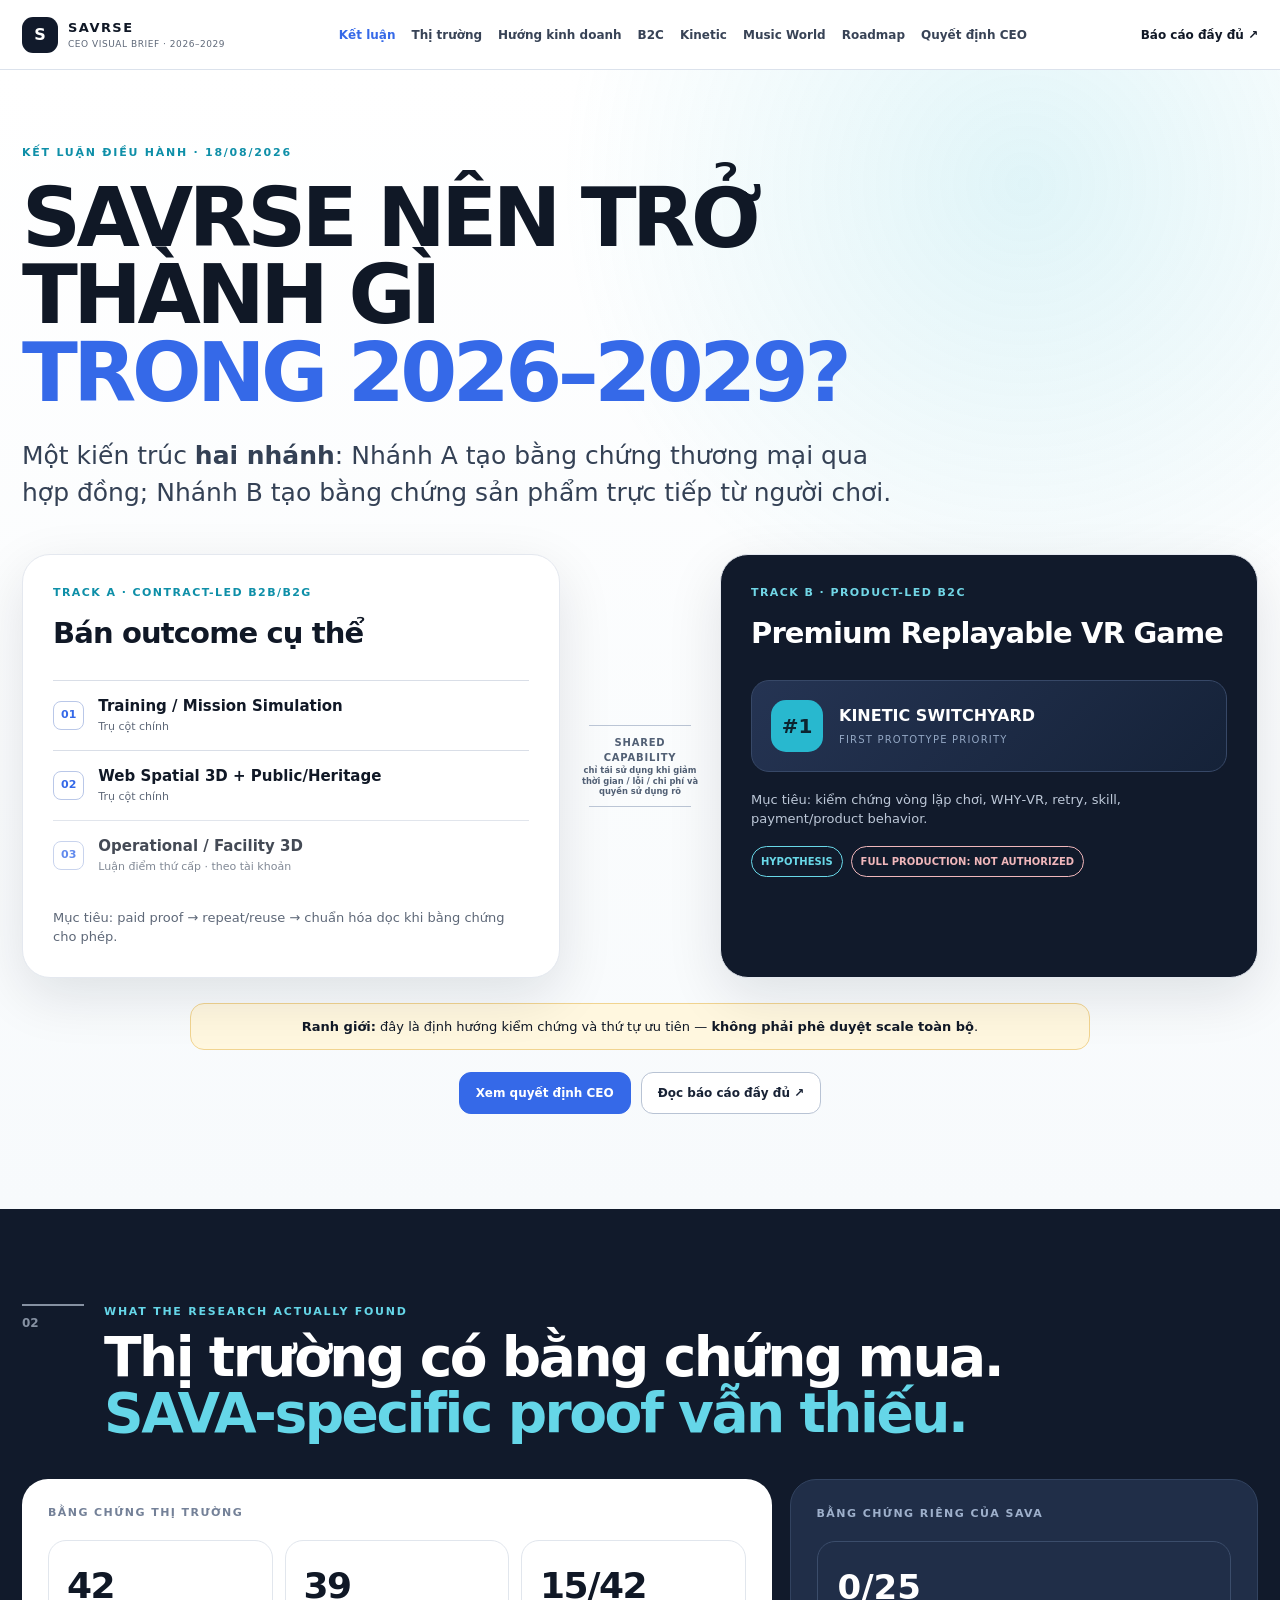
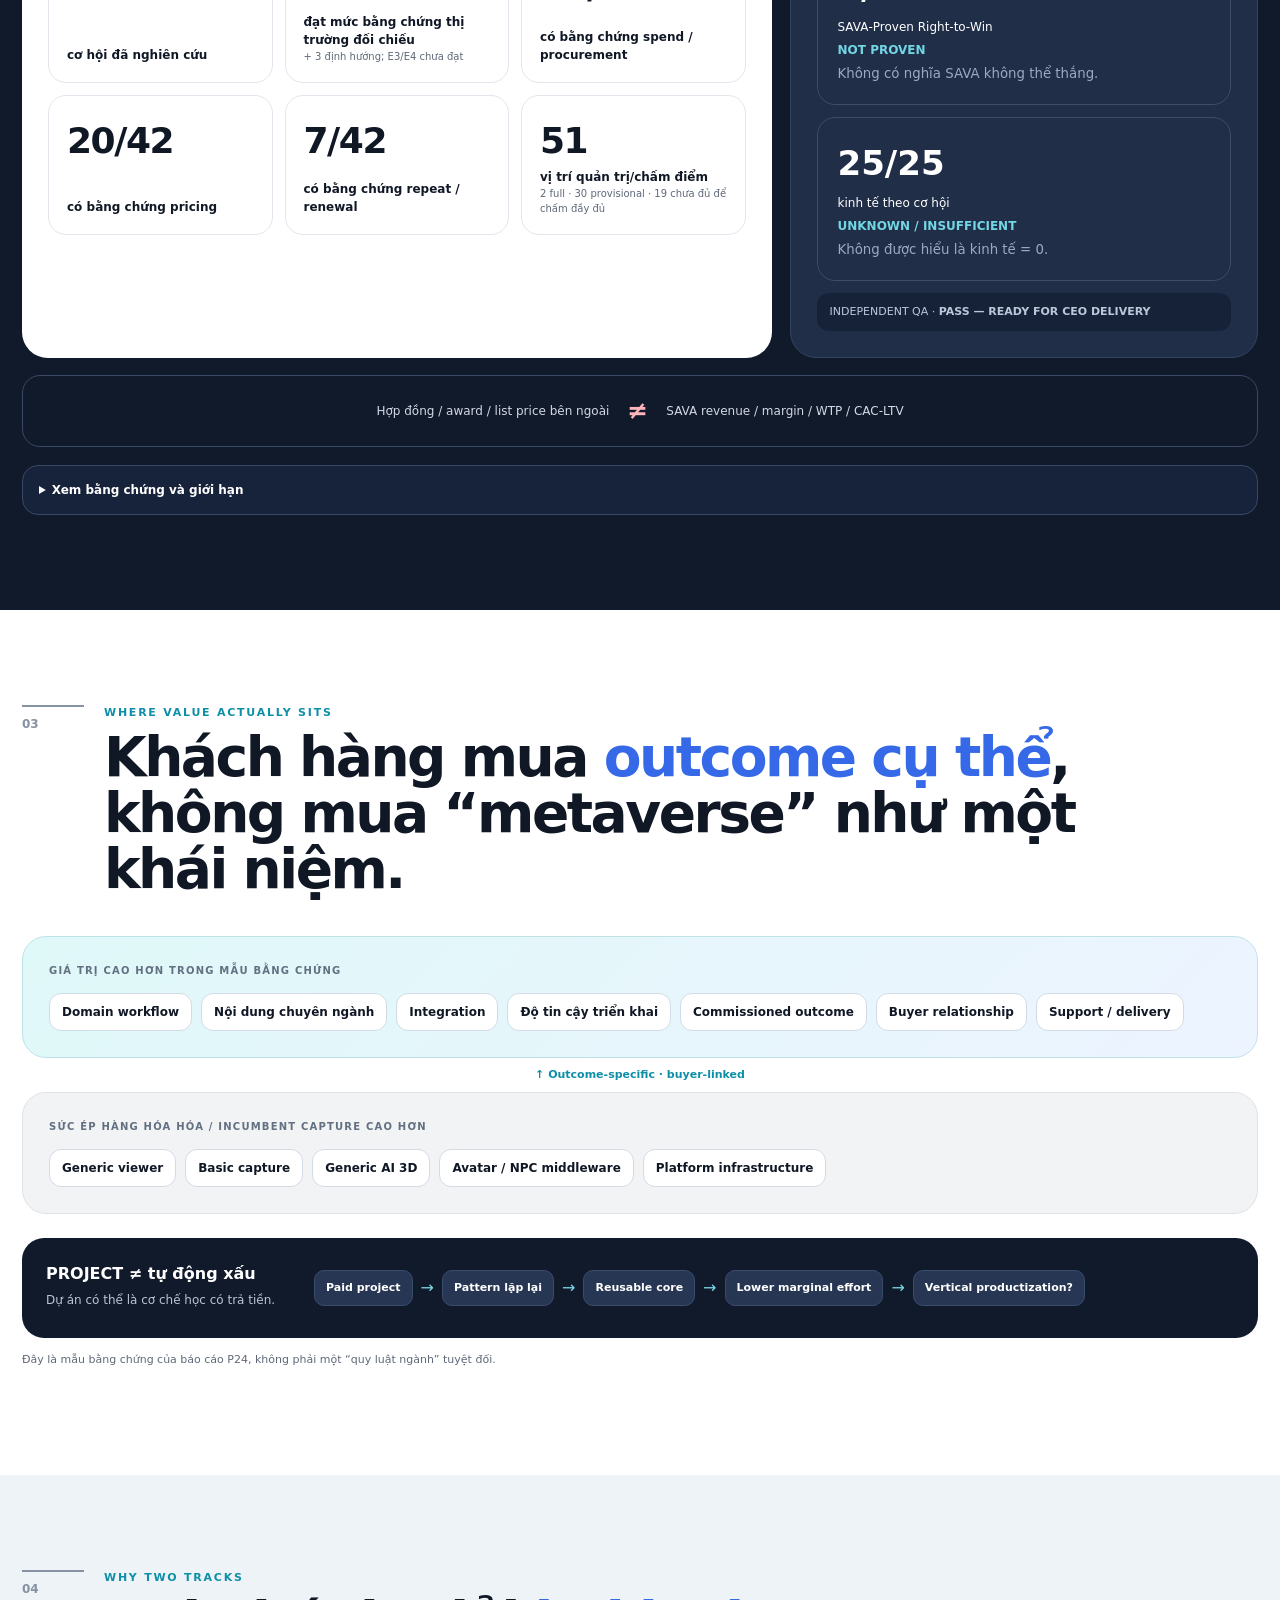
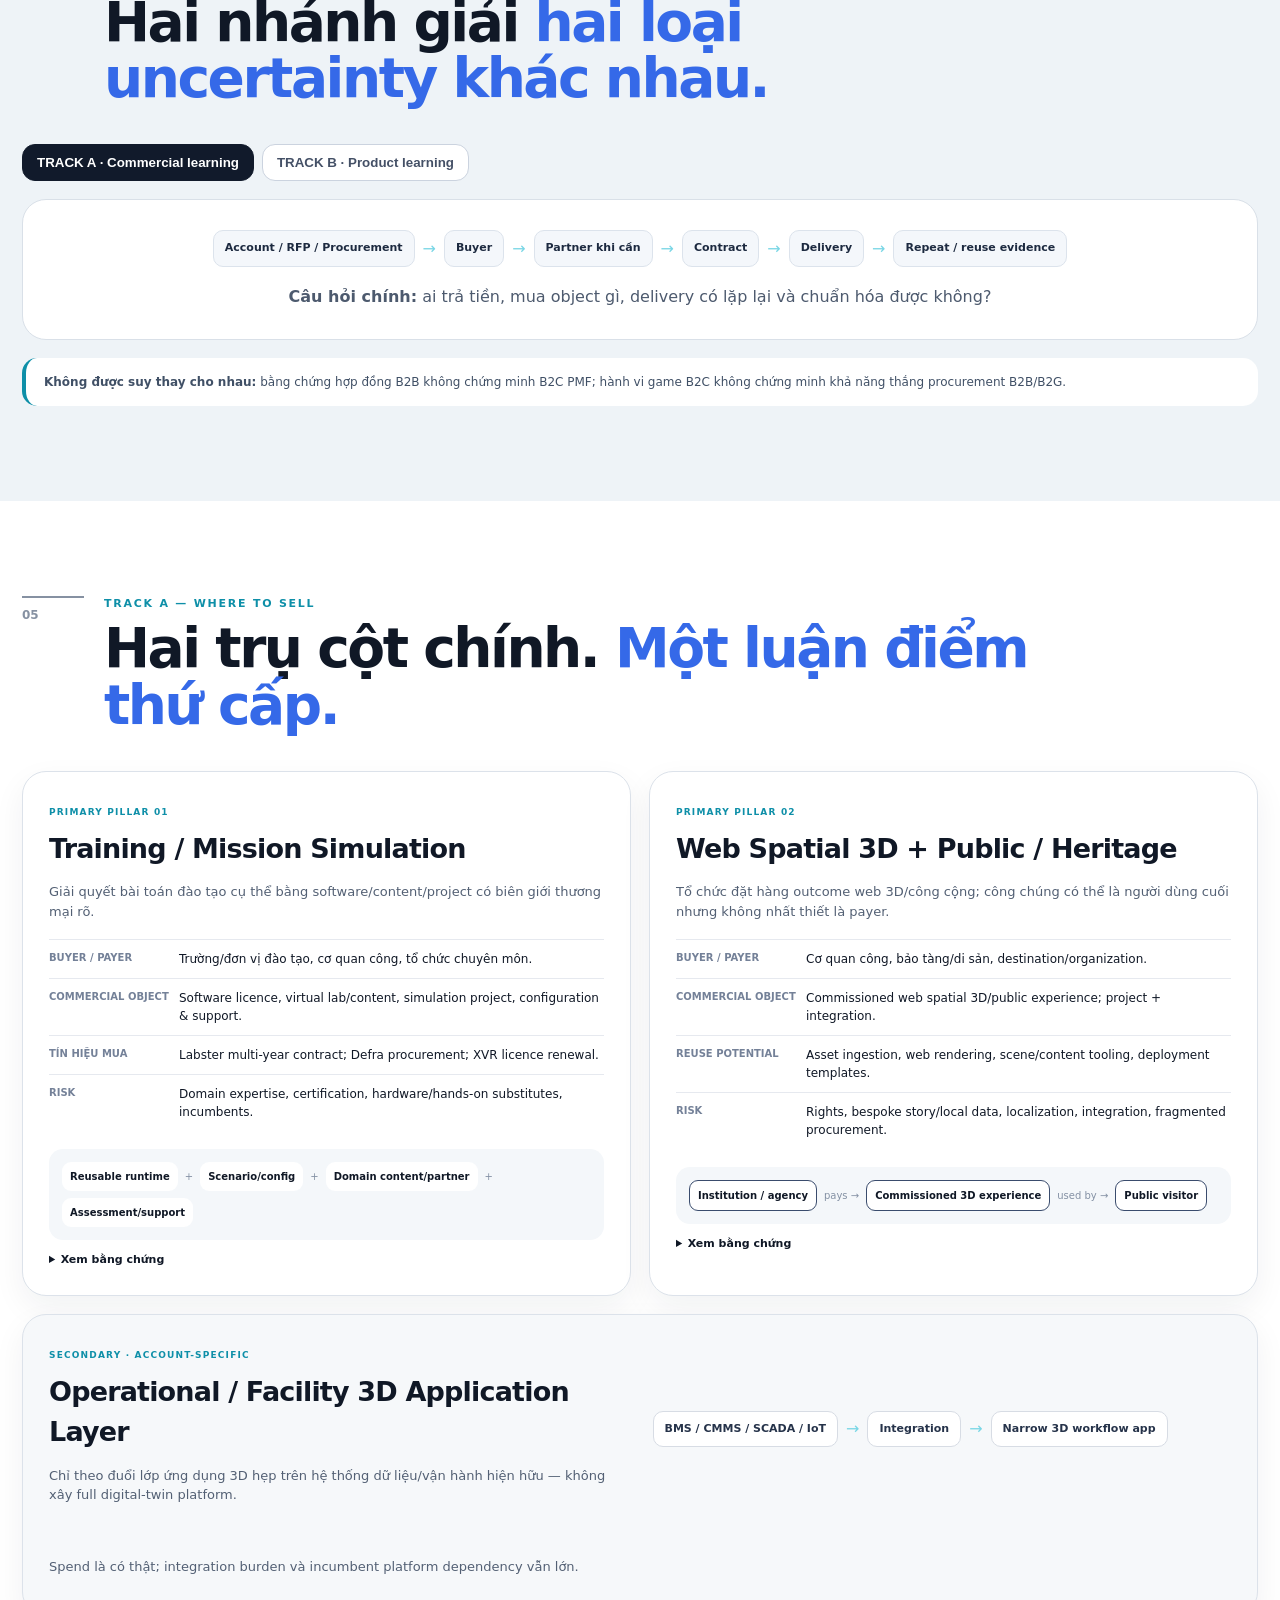
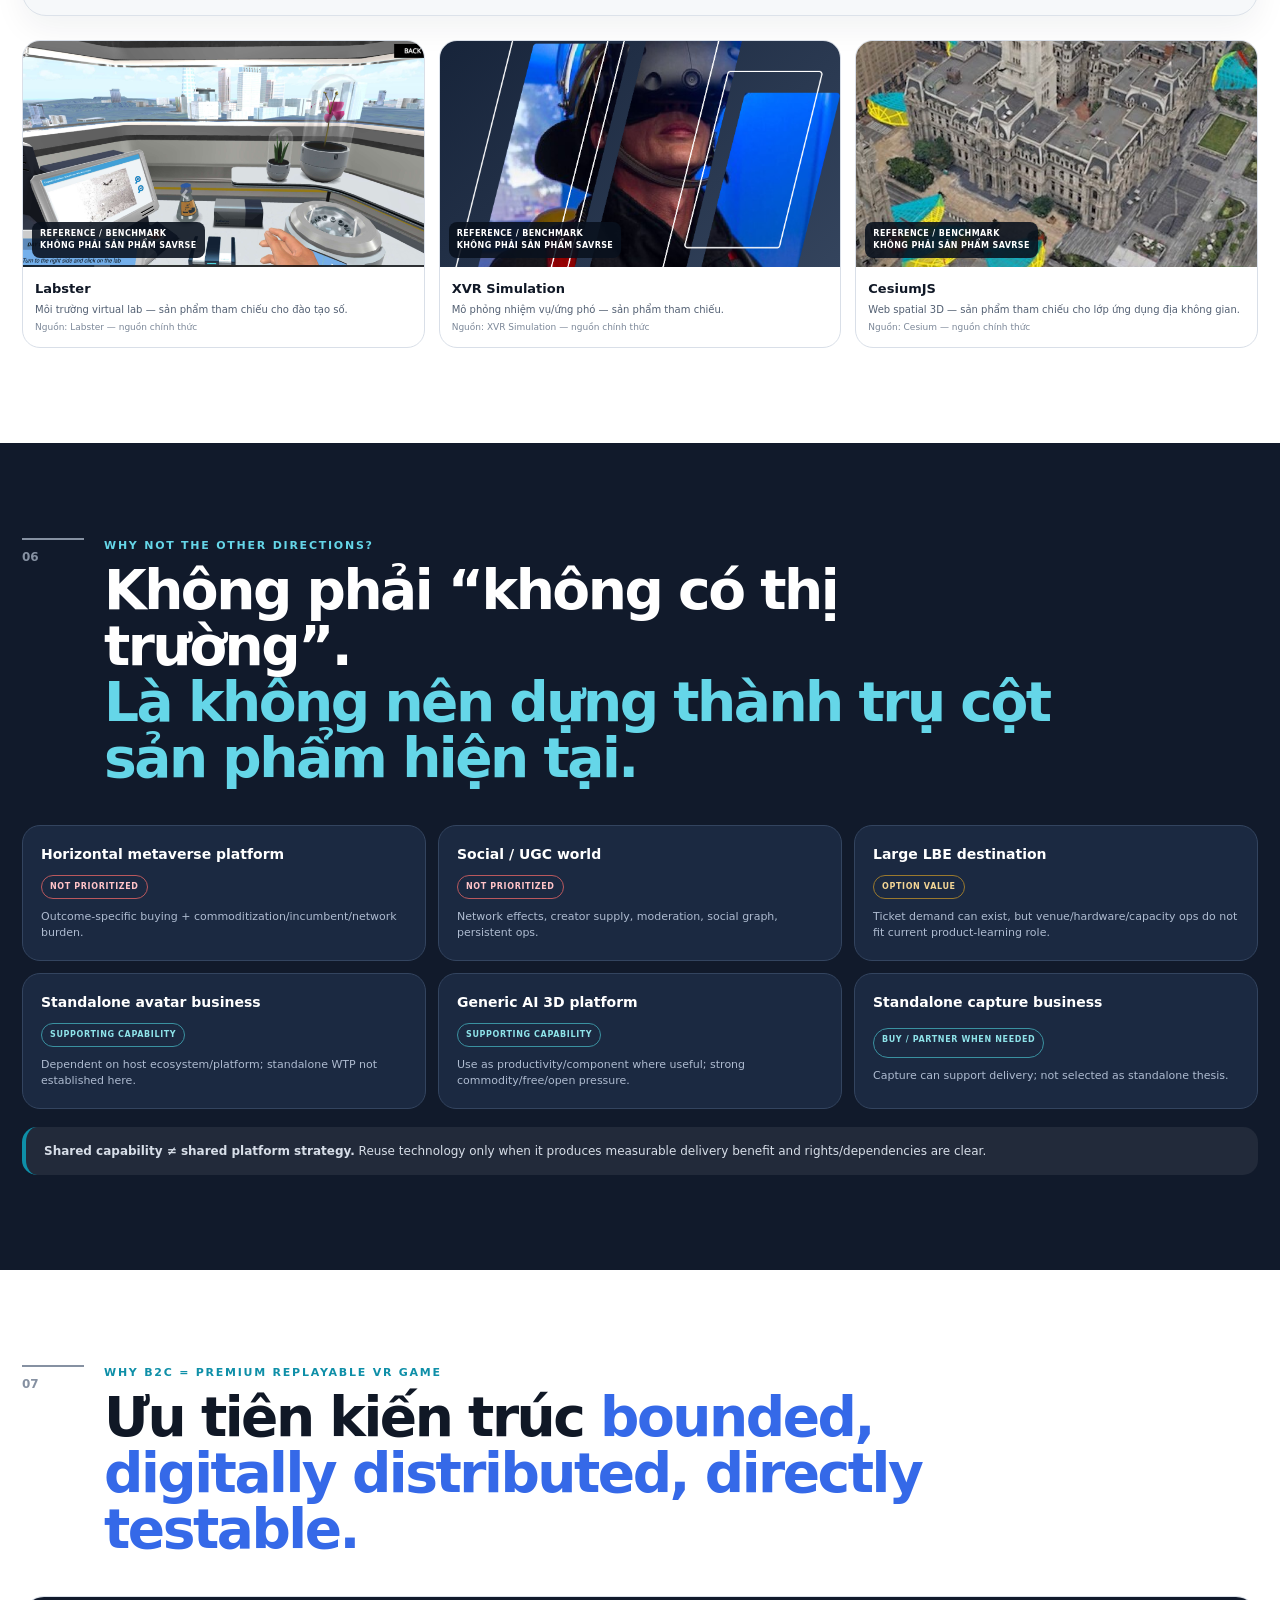
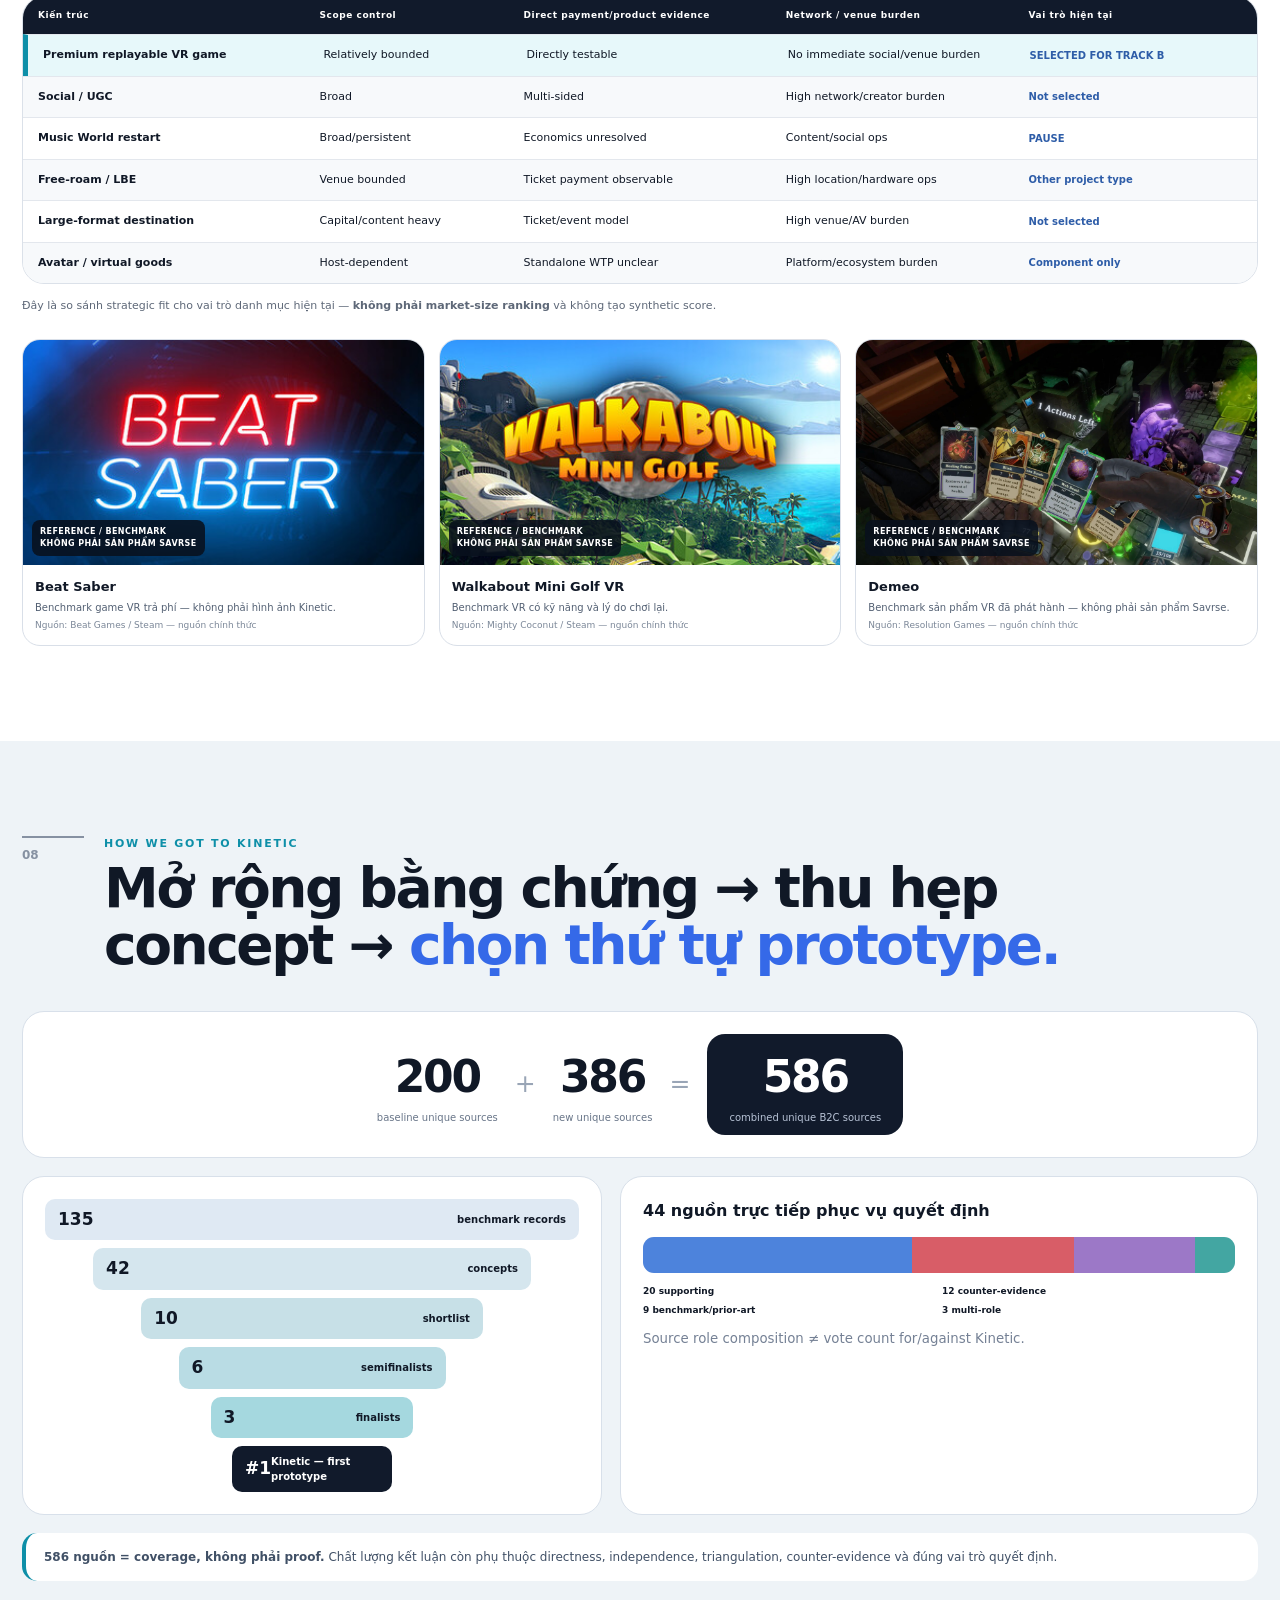
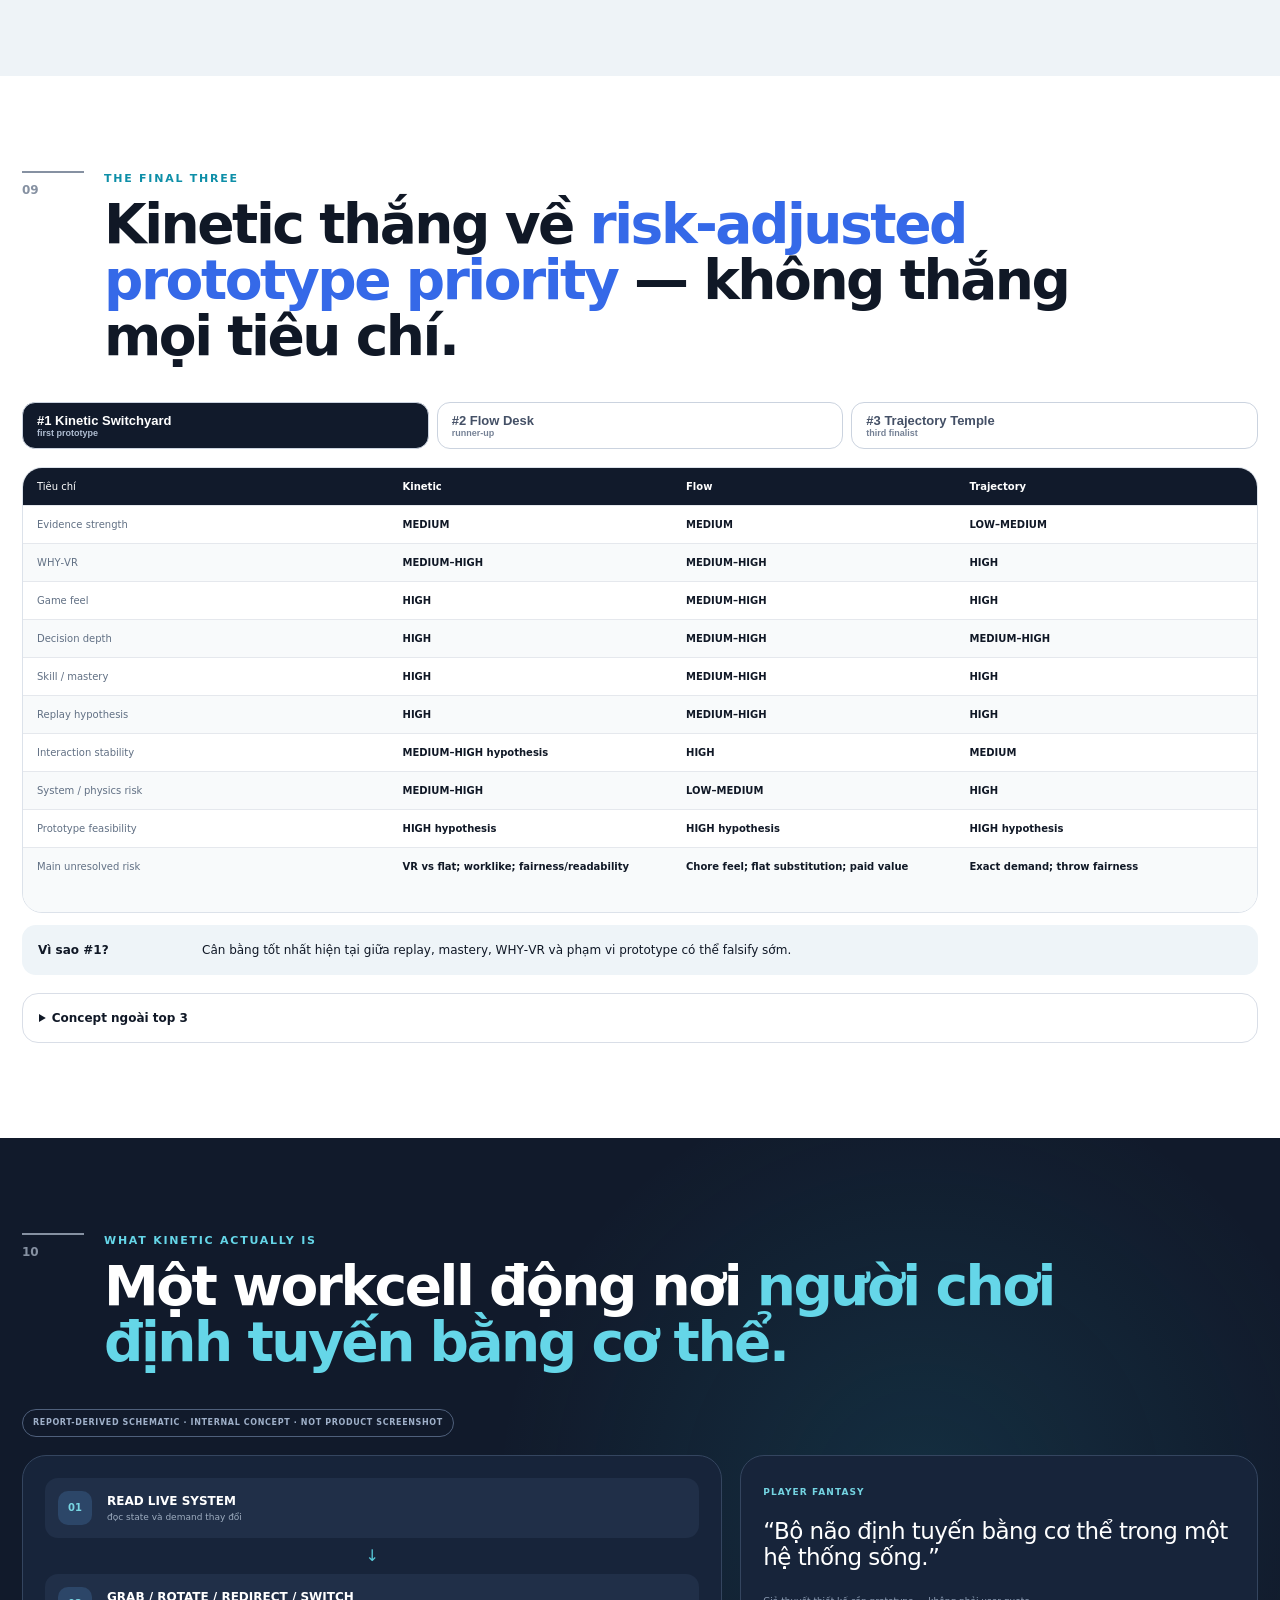
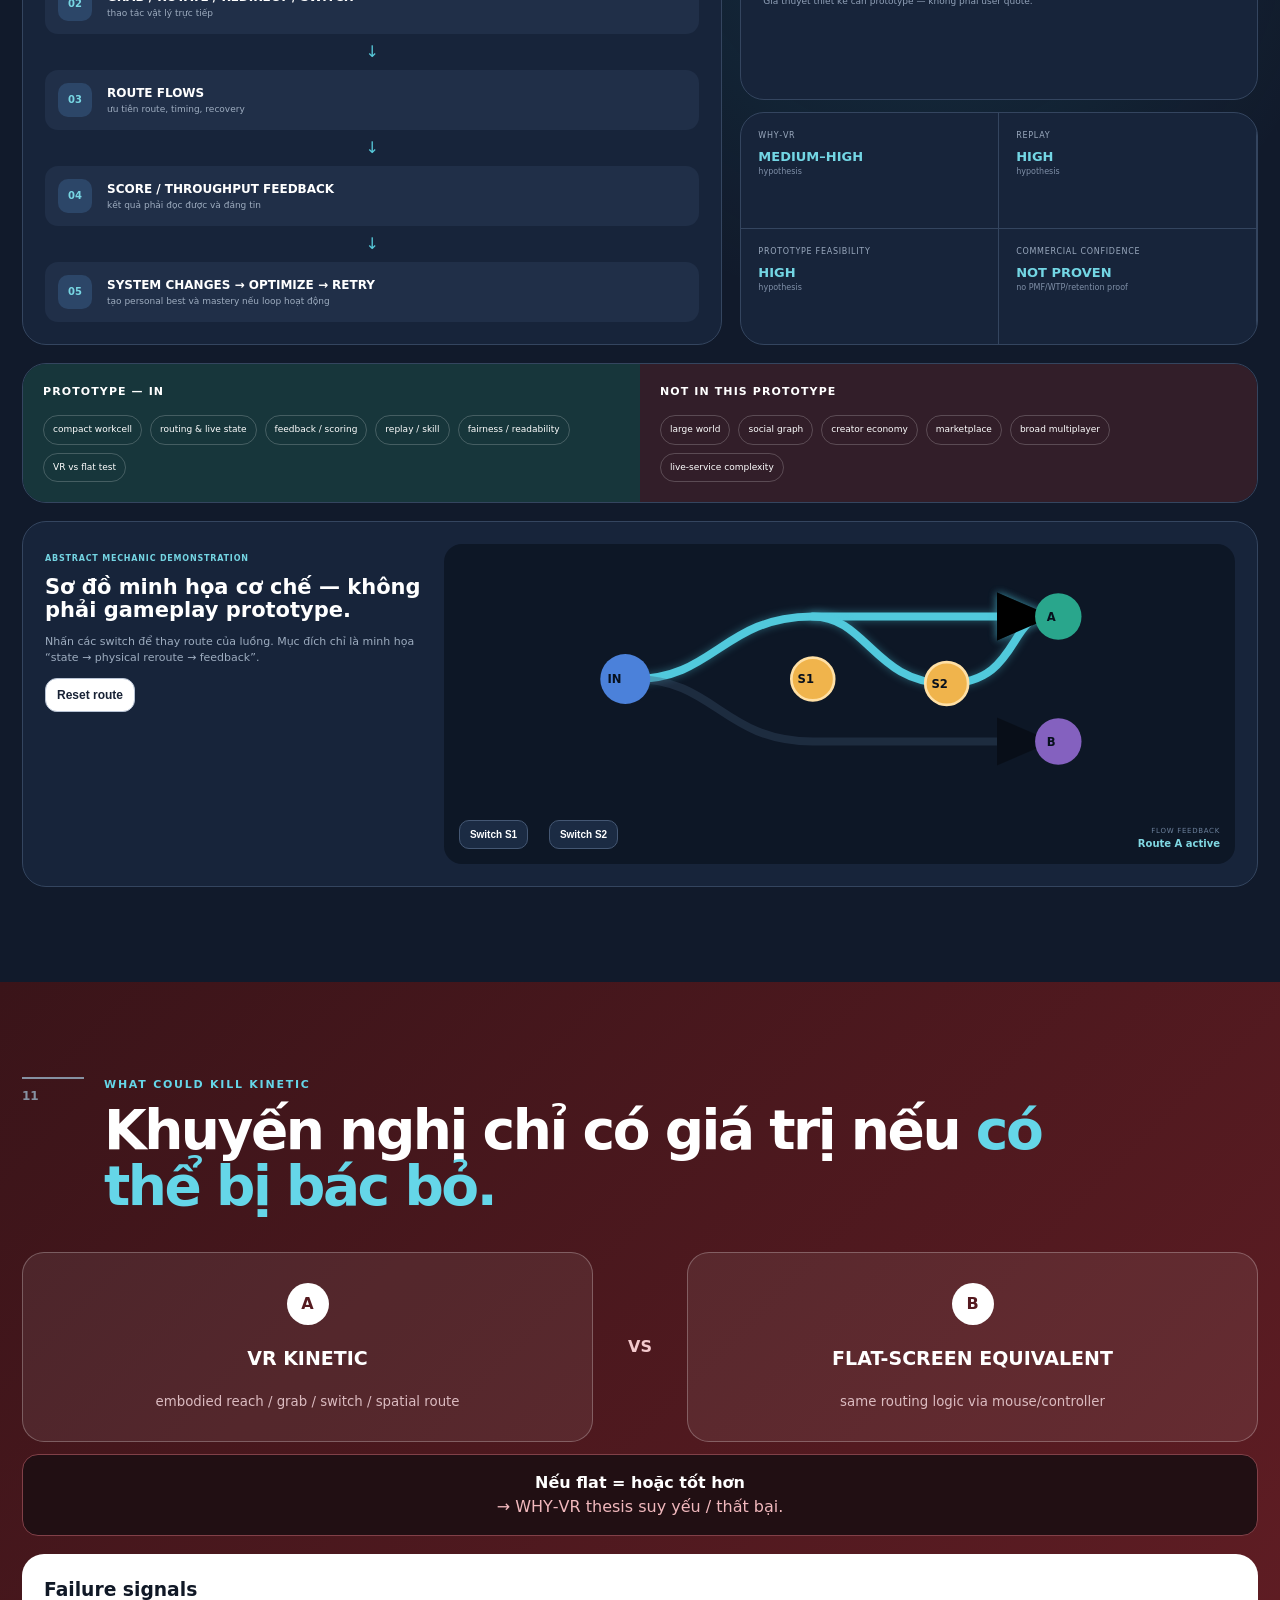
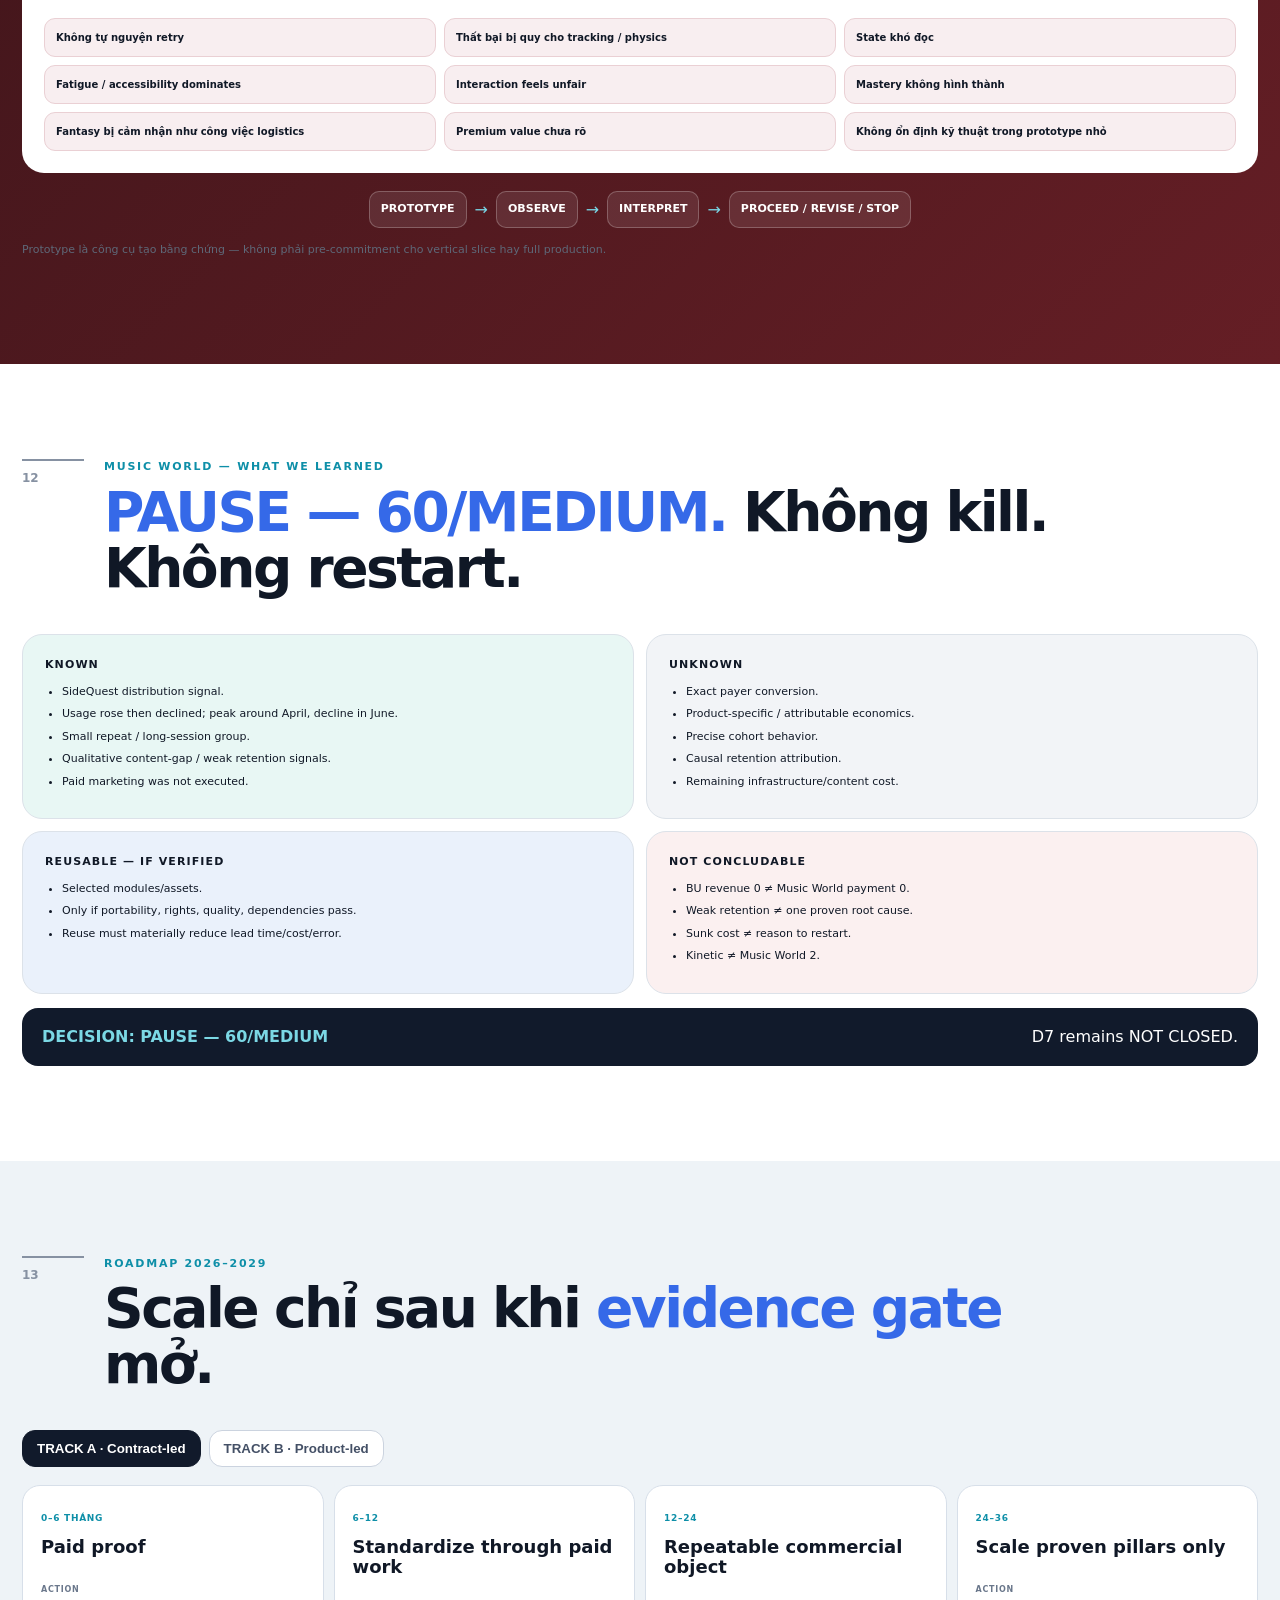
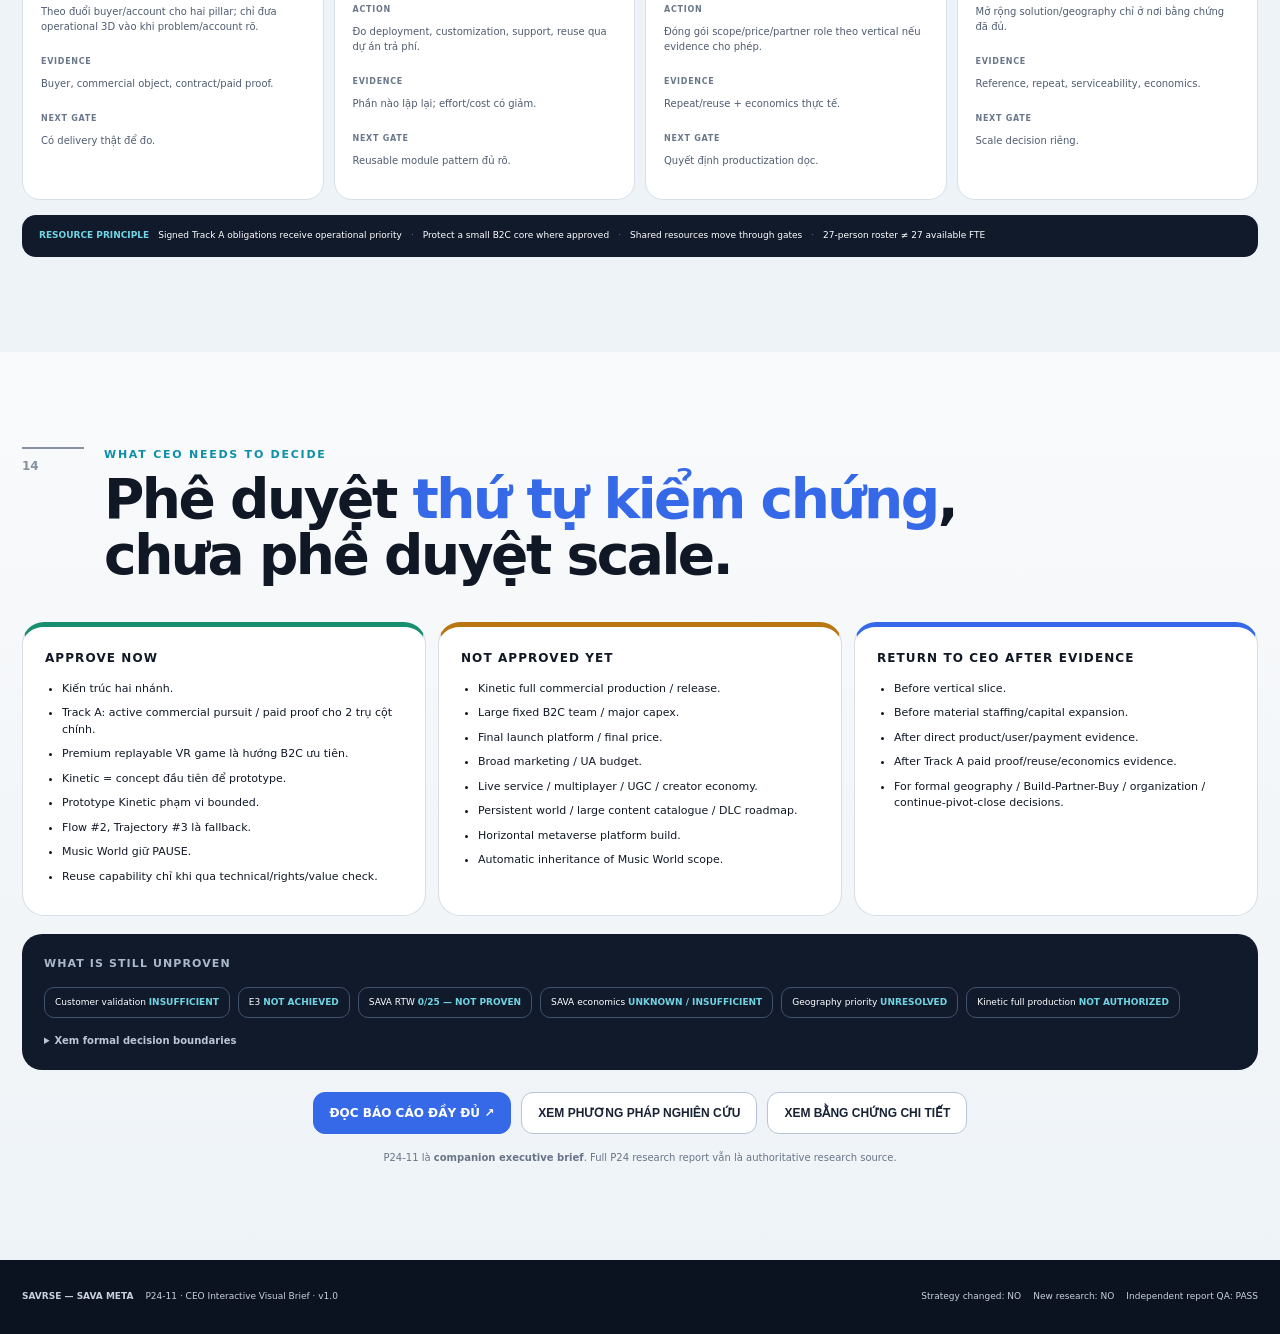
==== commit a547ca46: "Fix benchmark images: use local assets instead of external hotlinks" ====
--- a/index.html
+++ b/index.html
@@ -1,4 +1,4 @@
-<!doctype html>
+﻿<!doctype html>
 <html lang="vi">
 <head>
 <meta charset="utf-8">
@@ -127,21 +127,21 @@
   <div class="benchmark-strip tracka-benchmarks">
     <article class="benchmark-card" data-visual="benchmark" id="bench-labster">
       <a class="benchmark-media" href="https://www.labster.com/simulations/demo" target="_blank" rel="noopener">
-        <img src="https://images.cms3.my.labster.com/images/DEM_1.png?fm=jpg" alt="Ảnh từ Demo Simulation của Labster, minh họa môi trường phòng thí nghiệm ảo." loading="lazy" referrerpolicy="no-referrer" onerror="this.closest('.benchmark-media').classList.add('image-fallback'); this.style.display='none'">
+        <img src="assets/images/bench/labster.png" alt="Ảnh từ Demo Simulation của Labster, minh họa môi trường phòng thí nghiệm ảo." loading="lazy" referrerpolicy="no-referrer" onerror="this.closest('.benchmark-media').classList.add('image-fallback'); this.style.display='none'">
         <span class="image-fallback-label" aria-hidden="true">REFERENCE IMAGE<br>Labster</span>
         <span class="benchmark-badge">REFERENCE / BENCHMARK<br>KHÔNG PHẢI SẢN PHẨM SAVRSE</span>
       </a>
       <div class="benchmark-copy"><strong>Labster</strong><span>Môi trường virtual lab — sản phẩm tham chiếu cho đào tạo số.</span><small>Nguồn: Labster — nguồn chính thức</small></div>
     </article><article class="benchmark-card" data-visual="benchmark" id="bench-xvr">
       <a class="benchmark-media" href="https://www.xvrsim.com/en/xvr-academy/" target="_blank" rel="noopener">
-        <img src="https://www.xvrsim.com/images/xvr-facilitator-and-instructor-explaining-and-teaching-on-xvr-simulation.png" alt="Người hướng dẫn sử dụng XVR Simulation trong bối cảnh đào tạo mô phỏng." loading="lazy" referrerpolicy="no-referrer" onerror="this.closest('.benchmark-media').classList.add('image-fallback'); this.style.display='none'">
+        <img src="assets/images/bench/xvr.png" alt="Người hướng dẫn sử dụng XVR Simulation trong bối cảnh đào tạo mô phỏng." loading="lazy" referrerpolicy="no-referrer" onerror="this.closest('.benchmark-media').classList.add('image-fallback'); this.style.display='none'">
         <span class="image-fallback-label" aria-hidden="true">REFERENCE IMAGE<br>XVR Simulation</span>
         <span class="benchmark-badge">REFERENCE / BENCHMARK<br>KHÔNG PHẢI SẢN PHẨM SAVRSE</span>
       </a>
       <div class="benchmark-copy"><strong>XVR Simulation</strong><span>Mô phỏng nhiệm vụ/ứng phó — sản phẩm tham chiếu.</span><small>Nguồn: XVR Simulation — nguồn chính thức</small></div>
     </article><article class="benchmark-card" data-visual="benchmark" id="bench-cesium">
       <a class="benchmark-media" href="https://cesium.com/platform/cesiumjs/" target="_blank" rel="noopener">
-        <img src="https://images.prismic.io/cesium/2018-03-09-autonomouscarstop.jpg?ar=1.3333333333333333&auto=compress%2Cformat&crop=faces%2Ccenter&fit=crop&w=660" alt="Ảnh minh họa ứng dụng 3D địa không gian trên trang CesiumJS chính thức." loading="lazy" referrerpolicy="no-referrer" onerror="this.closest('.benchmark-media').classList.add('image-fallback'); this.style.display='none'">
+        <img src="assets/images/bench/cesium.jpg" alt="Ảnh minh họa ứng dụng 3D địa không gian trên trang CesiumJS chính thức." loading="lazy" referrerpolicy="no-referrer" onerror="this.closest('.benchmark-media').classList.add('image-fallback'); this.style.display='none'">
         <span class="image-fallback-label" aria-hidden="true">REFERENCE IMAGE<br>CesiumJS</span>
         <span class="benchmark-badge">REFERENCE / BENCHMARK<br>KHÔNG PHẢI SẢN PHẨM SAVRSE</span>
       </a>
@@ -178,21 +178,21 @@
   <div class="benchmark-strip vr-benchmarks">
     <article class="benchmark-card" data-visual="benchmark" id="bench-beatsaber">
       <a class="benchmark-media" href="https://store.steampowered.com/app/620980/Beat_Saber/" target="_blank" rel="noopener">
-        <img src="https://shared.fastly.steamstatic.com/store_item_assets/steam/apps/620980/3067664ee110fed550f5c3a1b74340cabd7d53f0/header.jpg?t=1782391636" alt="Ảnh sản phẩm Beat Saber trên trang Steam chính thức." loading="lazy" referrerpolicy="no-referrer" onerror="this.closest('.benchmark-media').classList.add('image-fallback'); this.style.display='none'">
+        <img src="assets/images/bench/beatsaber.jpg" alt="Ảnh sản phẩm Beat Saber trên trang Steam chính thức." loading="lazy" referrerpolicy="no-referrer" onerror="this.closest('.benchmark-media').classList.add('image-fallback'); this.style.display='none'">
         <span class="image-fallback-label" aria-hidden="true">REFERENCE IMAGE<br>Beat Saber</span>
         <span class="benchmark-badge">REFERENCE / BENCHMARK<br>KHÔNG PHẢI SẢN PHẨM SAVRSE</span>
       </a>
       <div class="benchmark-copy"><strong>Beat Saber</strong><span>Benchmark game VR trả phí — không phải hình ảnh Kinetic.</span><small>Nguồn: Beat Games / Steam — nguồn chính thức</small></div>
     </article><article class="benchmark-card" data-visual="benchmark" id="bench-walkabout">
       <a class="benchmark-media" href="https://store.steampowered.com/app/1408230/Walkabout_Mini_Golf_VR/" target="_blank" rel="noopener">
-        <img src="https://shared.fastly.steamstatic.com/store_item_assets/steam/apps/1408230/41550e311799d354df465ebce3d7a0885eec4409/header.jpg?t=1782764505" alt="Ảnh sản phẩm Walkabout Mini Golf VR trên trang Steam chính thức." loading="lazy" referrerpolicy="no-referrer" onerror="this.closest('.benchmark-media').classList.add('image-fallback'); this.style.display='none'">
+        <img src="assets/images/bench/walkabout.jpg" alt="Ảnh sản phẩm Walkabout Mini Golf VR trên trang Steam chính thức." loading="lazy" referrerpolicy="no-referrer" onerror="this.closest('.benchmark-media').classList.add('image-fallback'); this.style.display='none'">
         <span class="image-fallback-label" aria-hidden="true">REFERENCE IMAGE<br>Walkabout Mini Golf VR</span>
         <span class="benchmark-badge">REFERENCE / BENCHMARK<br>KHÔNG PHẢI SẢN PHẨM SAVRSE</span>
       </a>
       <div class="benchmark-copy"><strong>Walkabout Mini Golf VR</strong><span>Benchmark VR có kỹ năng và lý do chơi lại.</span><small>Nguồn: Mighty Coconut / Steam — nguồn chính thức</small></div>
     </article><article class="benchmark-card" data-visual="benchmark" id="bench-demeo">
       <a class="benchmark-media" href="https://www.resolutiongames.com/media-kit-demeo" target="_blank" rel="noopener">
-        <img src="https://images.squarespace-cdn.com/content/v1/61813b3361b99650be1a2c4c/1760093449176-8GAY7SORTEOLBVNK7C1L/Demeo%2B-%2BRealm%2Bof%2BRat%2BKing%2B-%2BCards%2BScreenshot.webp" alt="Screenshot Demeo từ media kit chính thức, với bàn chơi trong trải nghiệm tabletop adventure." loading="lazy" referrerpolicy="no-referrer" onerror="this.closest('.benchmark-media').classList.add('image-fallback'); this.style.display='none'">
+        <img src="assets/images/bench/demeo.webp" alt="Screenshot Demeo từ media kit chính thức, với bàn chơi trong trải nghiệm tabletop adventure." loading="lazy" referrerpolicy="no-referrer" onerror="this.closest('.benchmark-media').classList.add('image-fallback'); this.style.display='none'">
         <span class="image-fallback-label" aria-hidden="true">REFERENCE IMAGE<br>Demeo</span>
         <span class="benchmark-badge">REFERENCE / BENCHMARK<br>KHÔNG PHẢI SẢN PHẨM SAVRSE</span>
       </a>
@@ -232,14 +232,14 @@
   <div class="finalist-detail" data-finalist-panel="trajectory"><b>Khi nào Trajectory có thể vượt?</b><span>Nếu embodied value/replay của Kinetic yếu trong khi throw prototype đạt input/physics fairness đủ sạch.</span></div>
   <details class="evidence-drawer"><summary>Concept ngoài top 3</summary><div class="drawer-grid"><p><b>Signal Beam Router — first out #4:</b> store/visual legibility tốt nhưng flat portability và one-solution consumption risk cao hơn.</p><p><b>Echo Forge — WATCH / DEMOTED:</b> direct mechanic/interaction prior-art pressure; không phải kết luận pháp lý/IP.</p></div><div class="benchmark-strip prior-benchmarks"><article class="benchmark-card" data-visual="benchmark" id="bench-clockwinder">
       <a class="benchmark-media" href="https://store.steampowered.com/app/1755100/The_Last_Clockwinder/" target="_blank" rel="noopener">
-        <img src="https://shared.fastly.steamstatic.com/store_item_assets/steam/apps/1755100/extras/6945413353a783e0a628788642deba81.webp?t=1784319834" alt="Ảnh gameplay The Last Clockwinder trên Steam, dùng làm benchmark prior art cơ chế ghi và lặp hành động." loading="lazy" referrerpolicy="no-referrer" onerror="this.closest('.benchmark-media').classList.add('image-fallback'); this.style.display='none'">
+        <img src="assets/images/bench/clockwinder.webp" alt="Ảnh gameplay The Last Clockwinder trên Steam, dùng làm benchmark prior art cơ chế ghi và lặp hành động." loading="lazy" referrerpolicy="no-referrer" onerror="this.closest('.benchmark-media').classList.add('image-fallback'); this.style.display='none'">
         <span class="image-fallback-label" aria-hidden="true">REFERENCE IMAGE<br>The Last Clockwinder</span>
         <span class="benchmark-badge">REFERENCE / BENCHMARK<br>KHÔNG PHẢI SẢN PHẨM SAVRSE</span>
       </a>
       <div class="benchmark-copy"><strong>The Last Clockwinder</strong><span>Prior-art benchmark cho kiến trúc ghi/lặp hành động.</span><small>Nguồn: Pontoco / Cyan Ventures / Steam — nguồn chính thức</small></div>
     </article><article class="benchmark-card" data-visual="benchmark" id="bench-weareone">
       <a class="benchmark-media" href="https://store.steampowered.com/app/1669500/We_Are_One/" target="_blank" rel="noopener">
-        <img src="https://shared.fastly.steamstatic.com/store_item_assets/steam/apps/1669500/extras/b3a24ad7be61b5dd8fdca3e8efa9961e.avif?t=1730124709" alt="Ảnh gameplay We Are One trên Steam, dùng làm benchmark prior art cho cơ chế record-and-clone." loading="lazy" referrerpolicy="no-referrer" onerror="this.closest('.benchmark-media').classList.add('image-fallback'); this.style.display='none'">
+        <img src="assets/images/bench/weareone.avif" alt="Ảnh gameplay We Are One trên Steam, dùng làm benchmark prior art cho cơ chế record-and-clone." loading="lazy" referrerpolicy="no-referrer" onerror="this.closest('.benchmark-media').classList.add('image-fallback'); this.style.display='none'">
         <span class="image-fallback-label" aria-hidden="true">REFERENCE IMAGE<br>We Are One</span>
         <span class="benchmark-badge">REFERENCE / BENCHMARK<br>KHÔNG PHẢI SẢN PHẨM SAVRSE</span>
       </a>
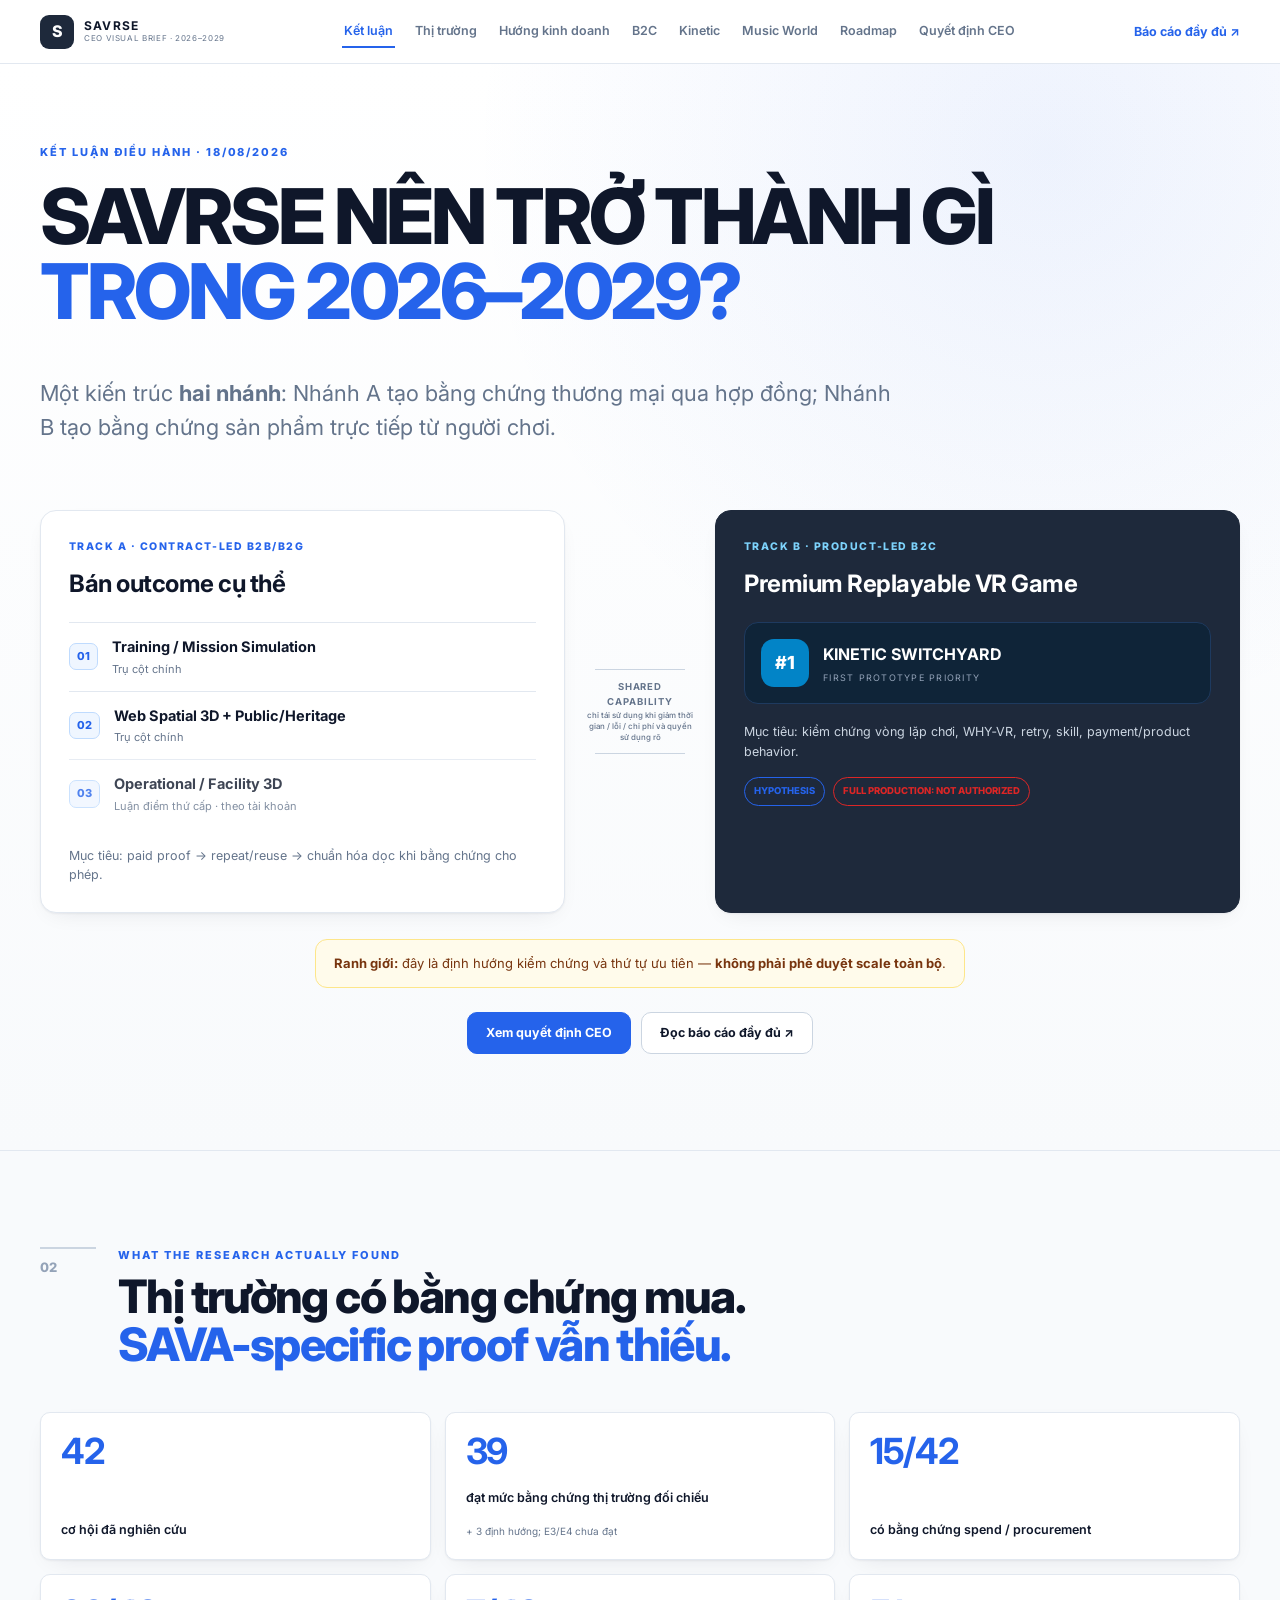
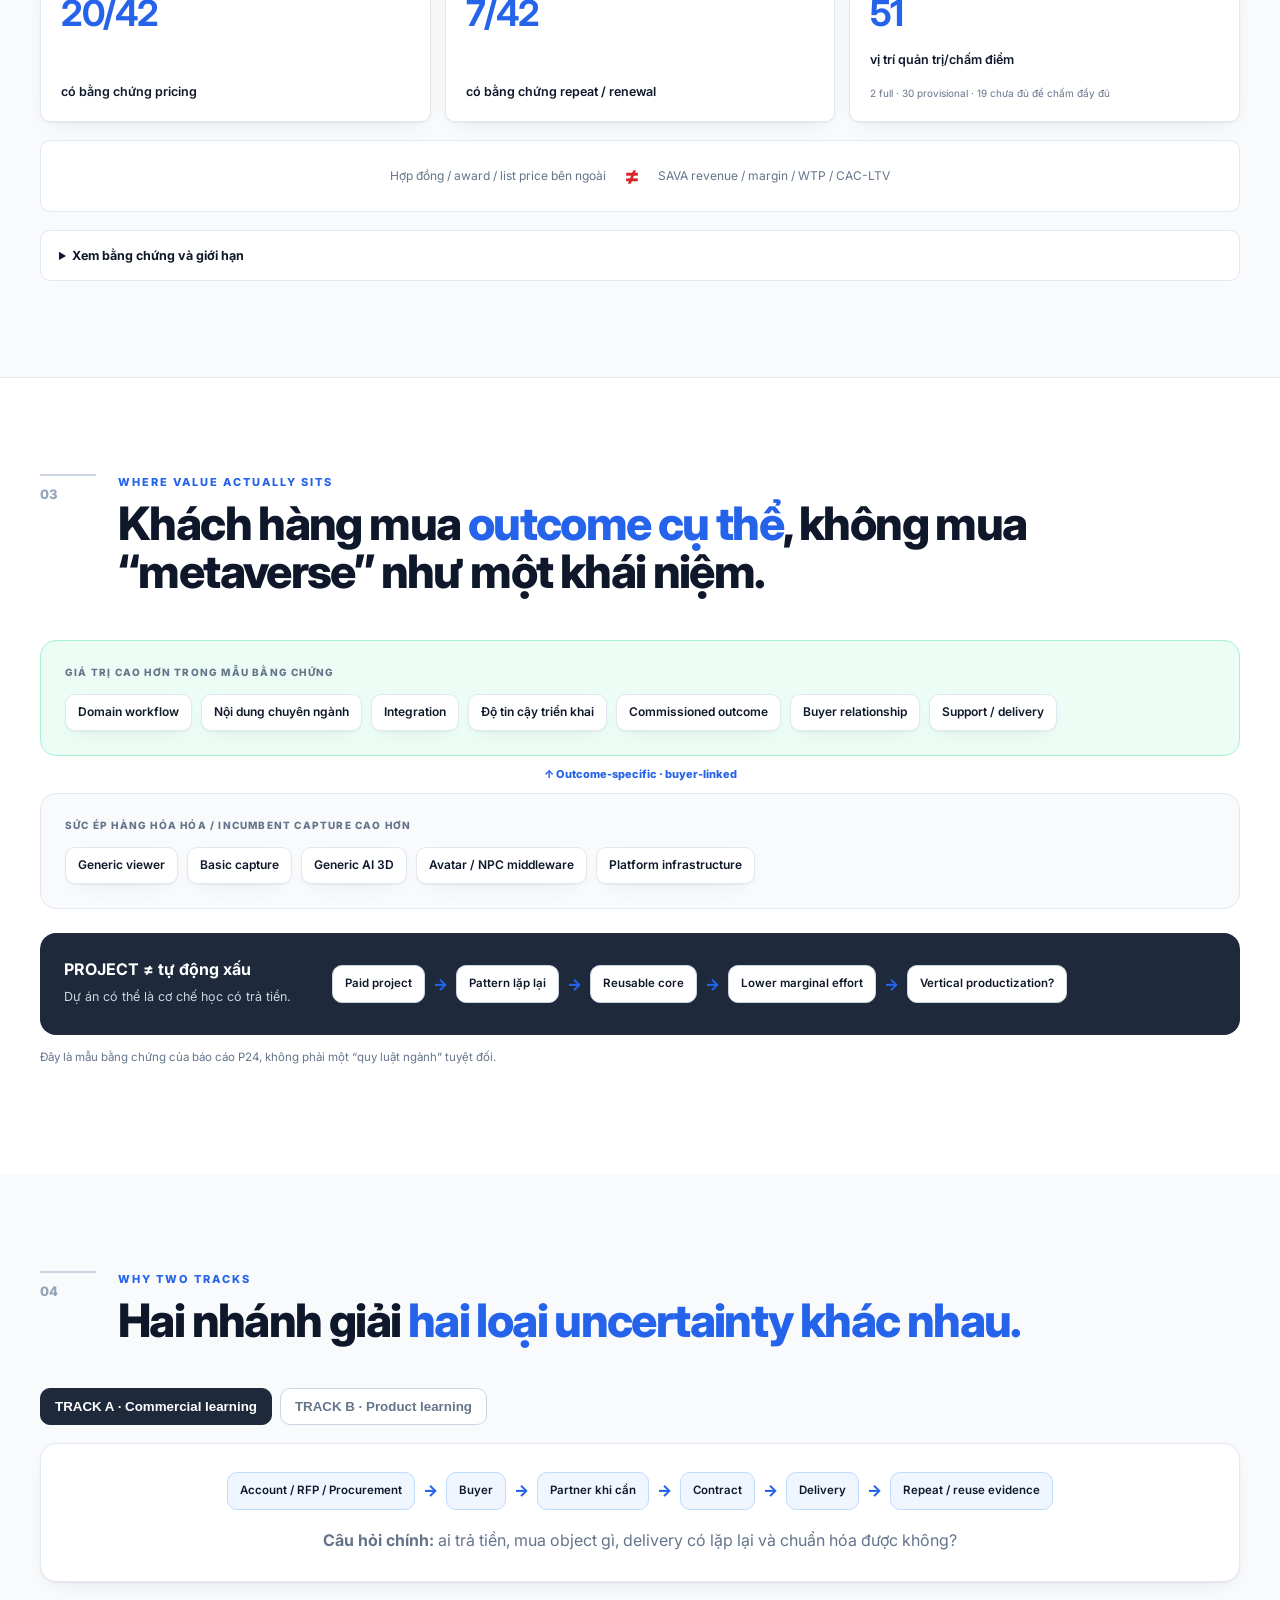
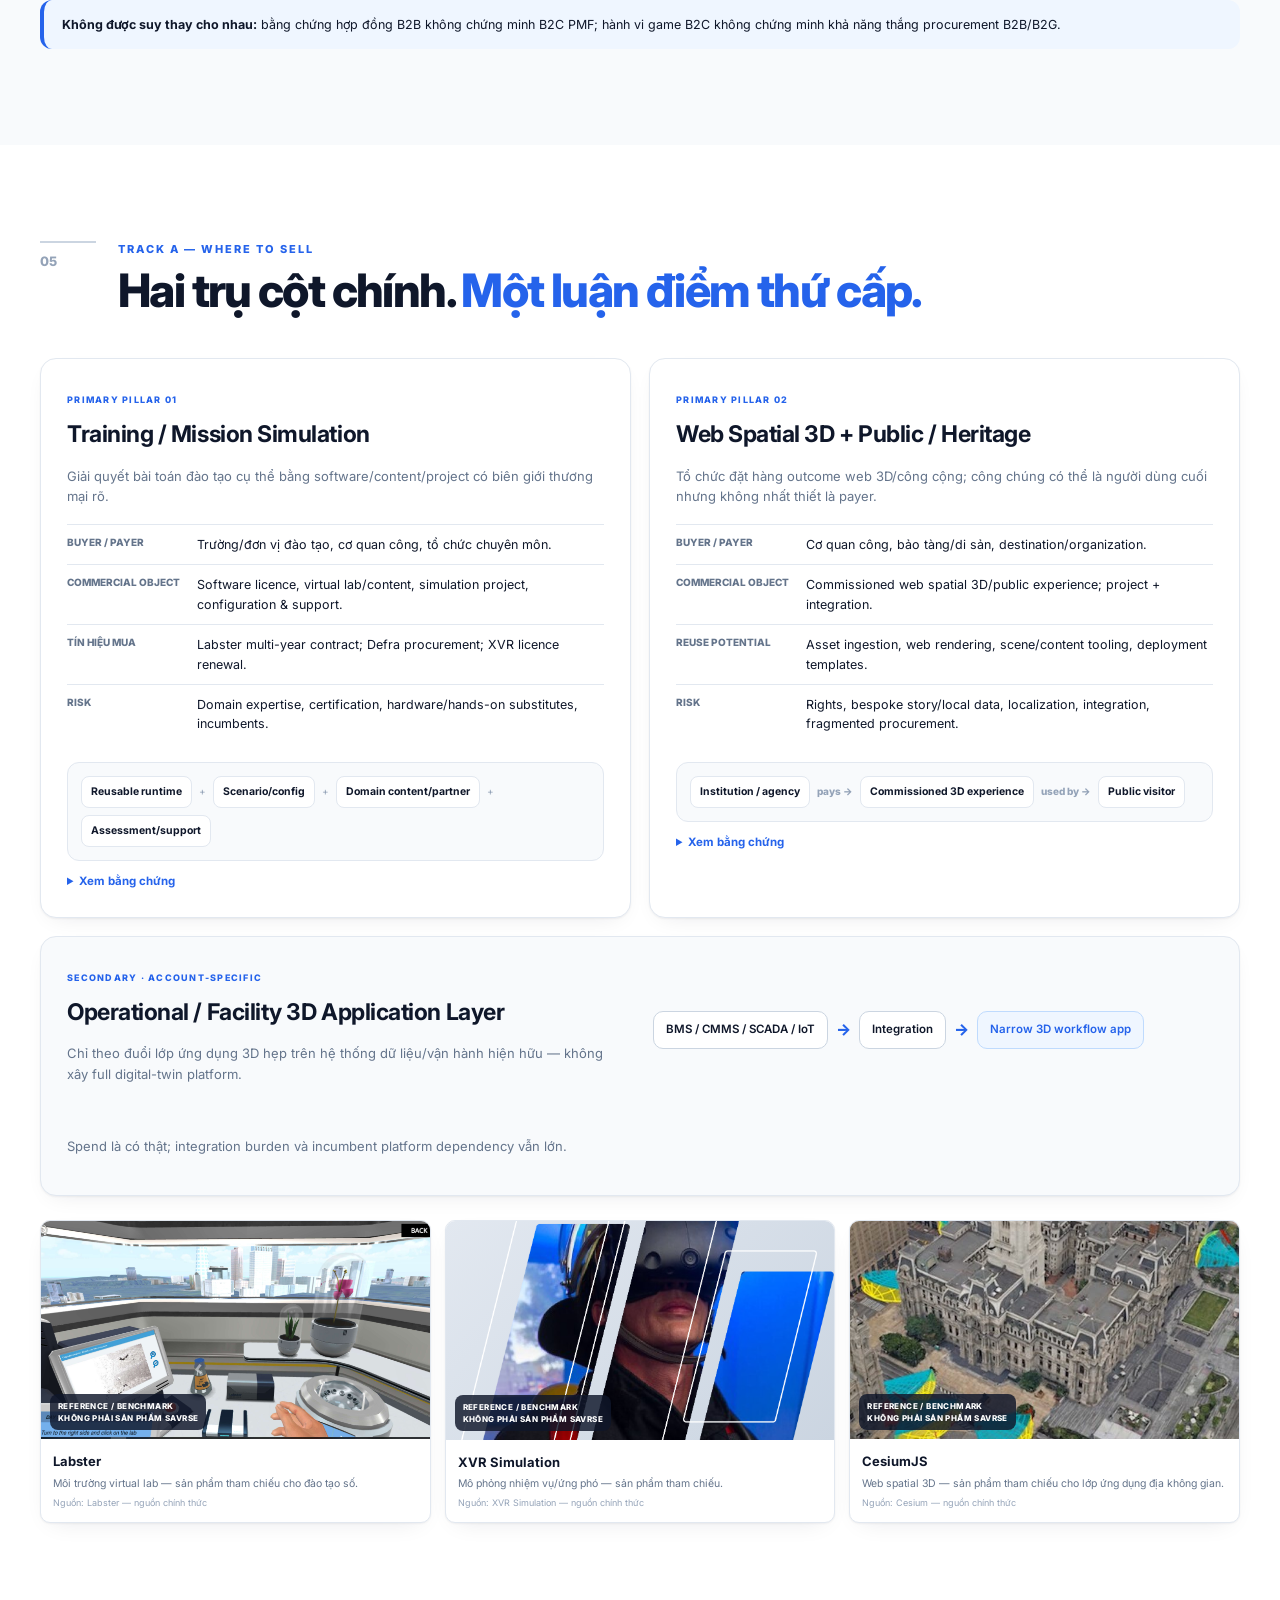
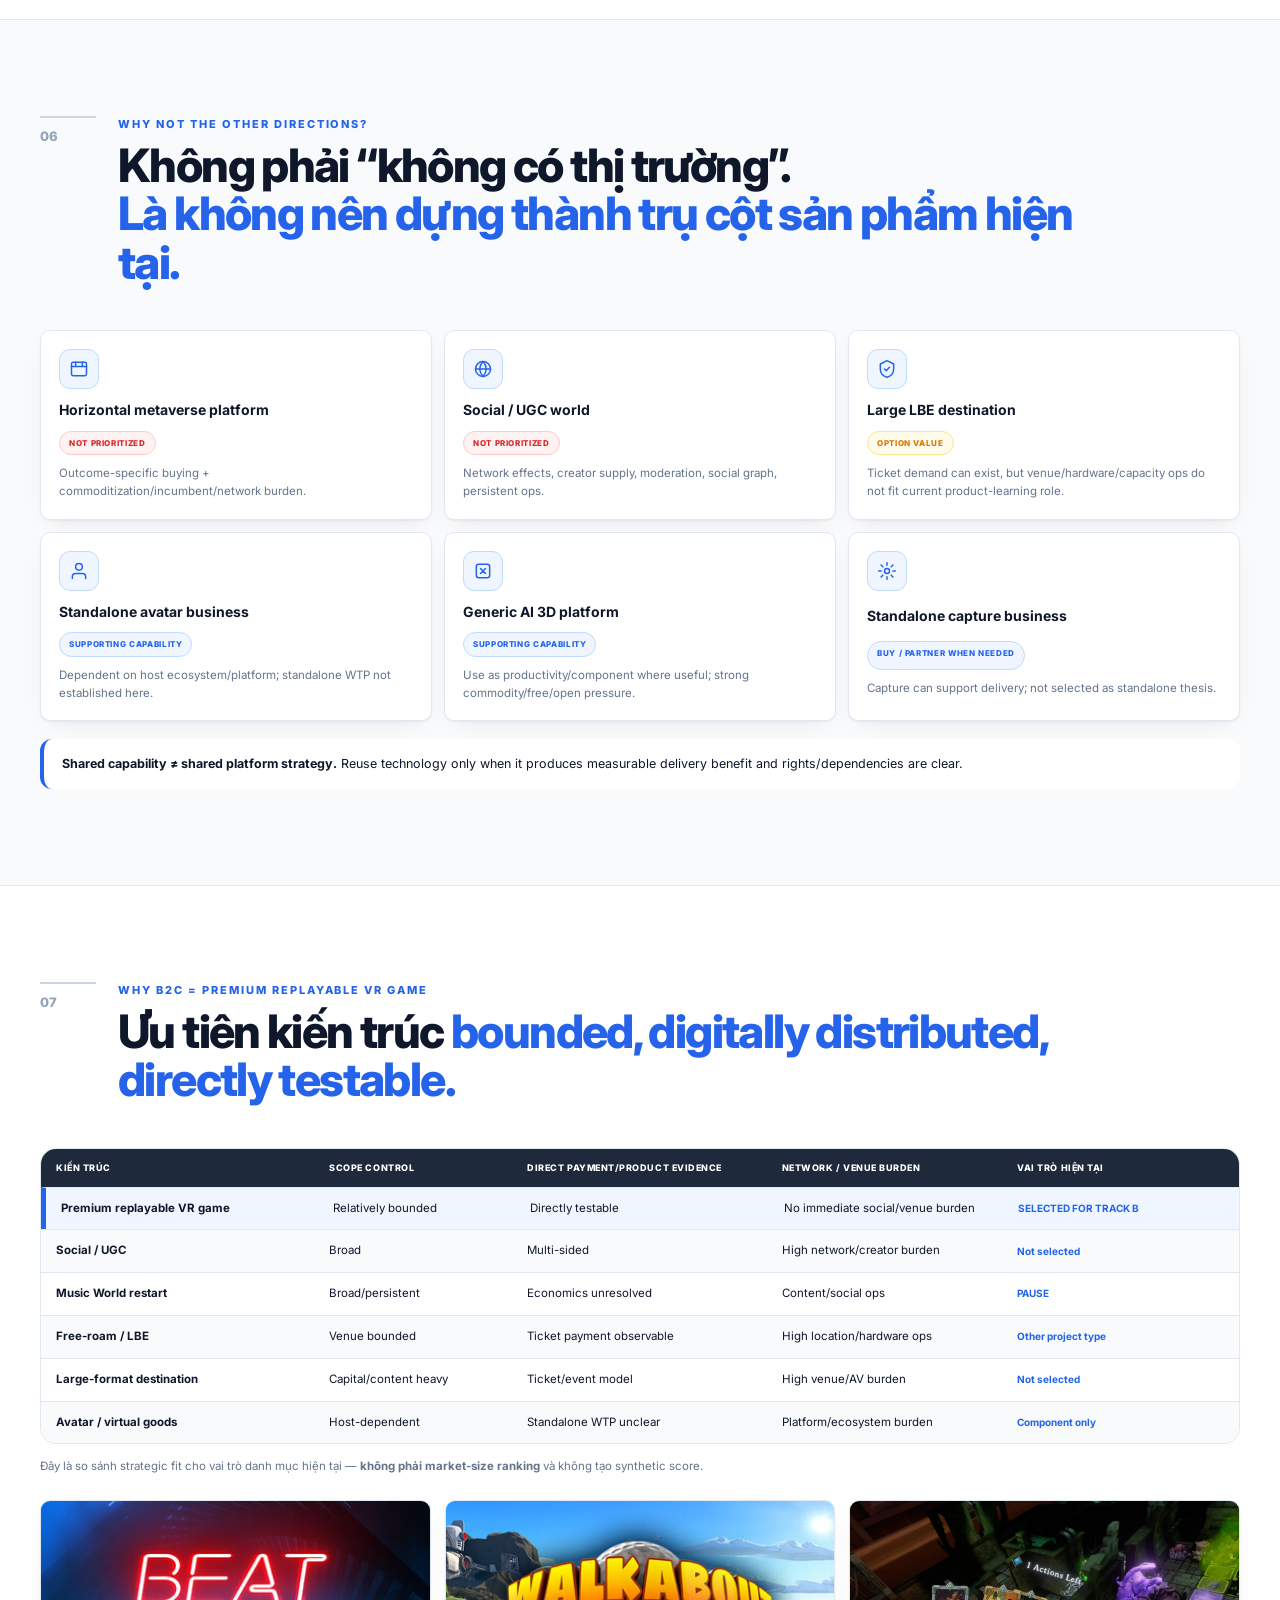
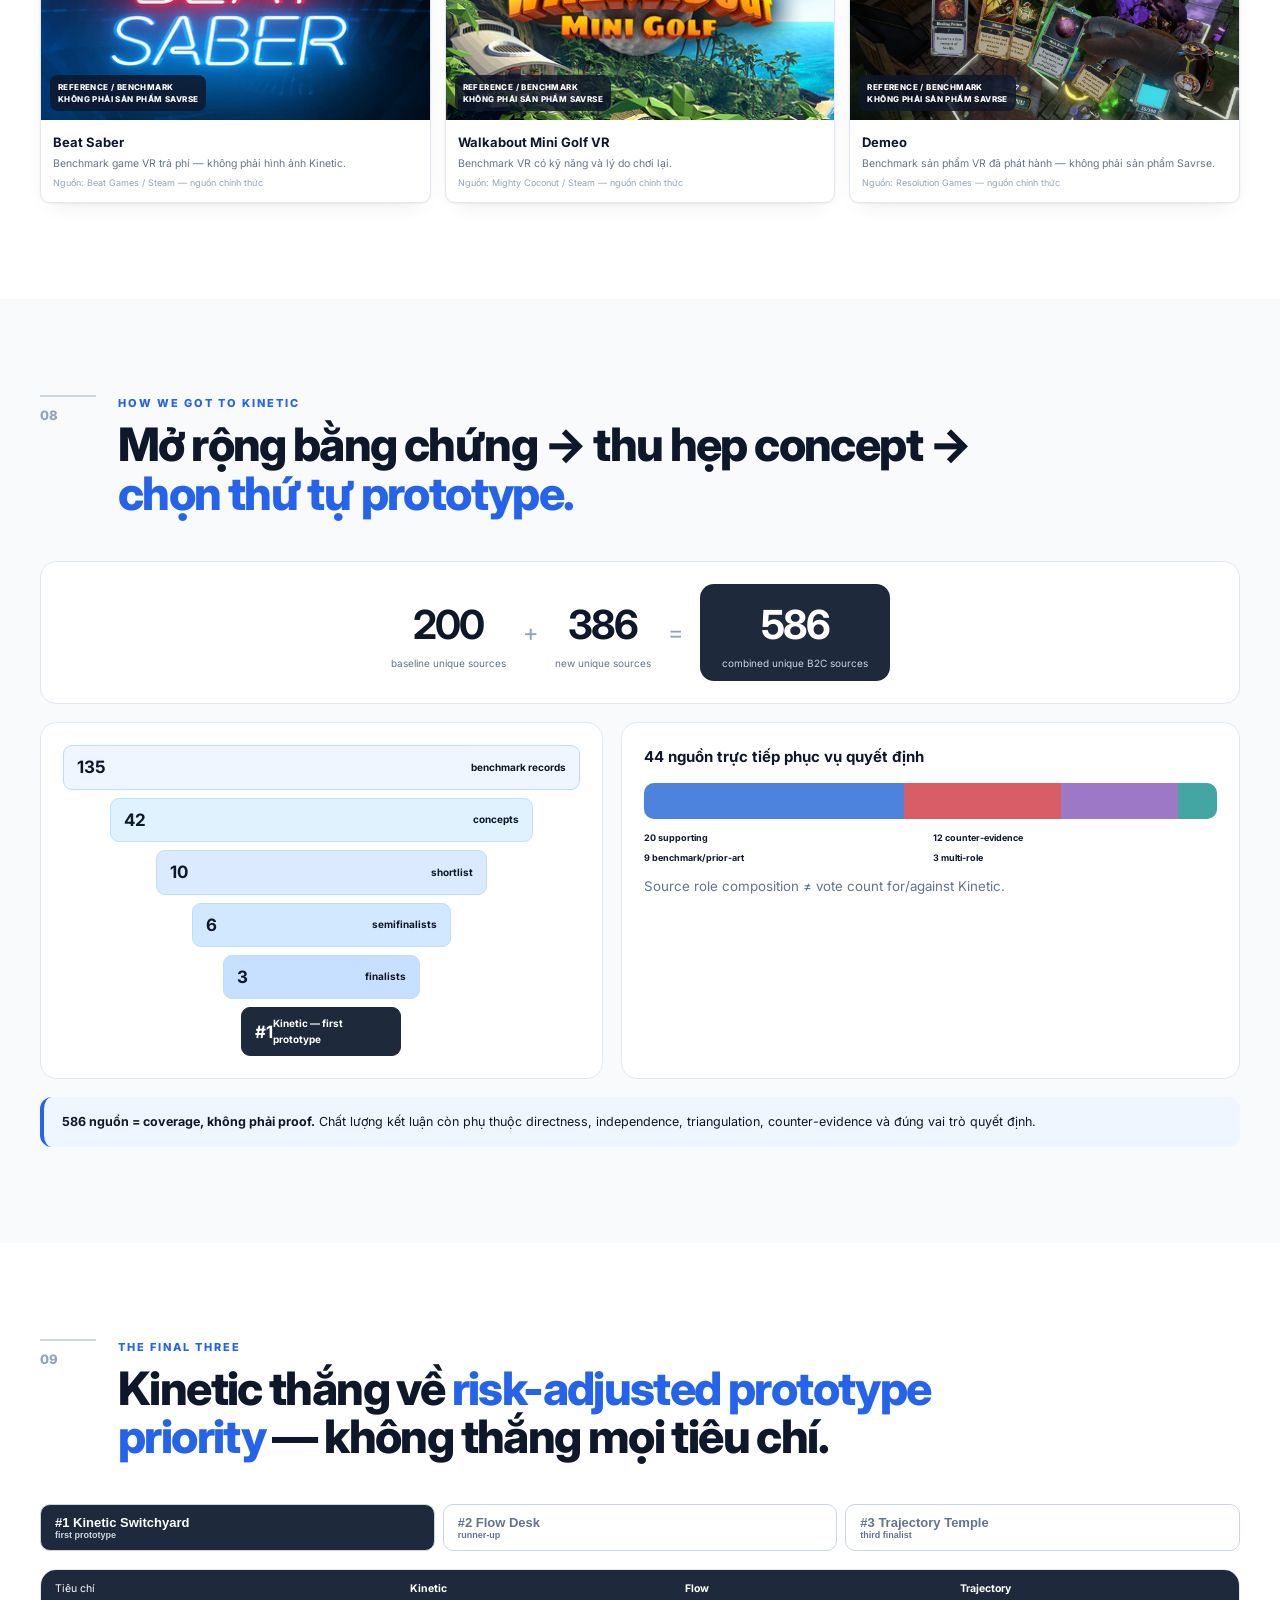
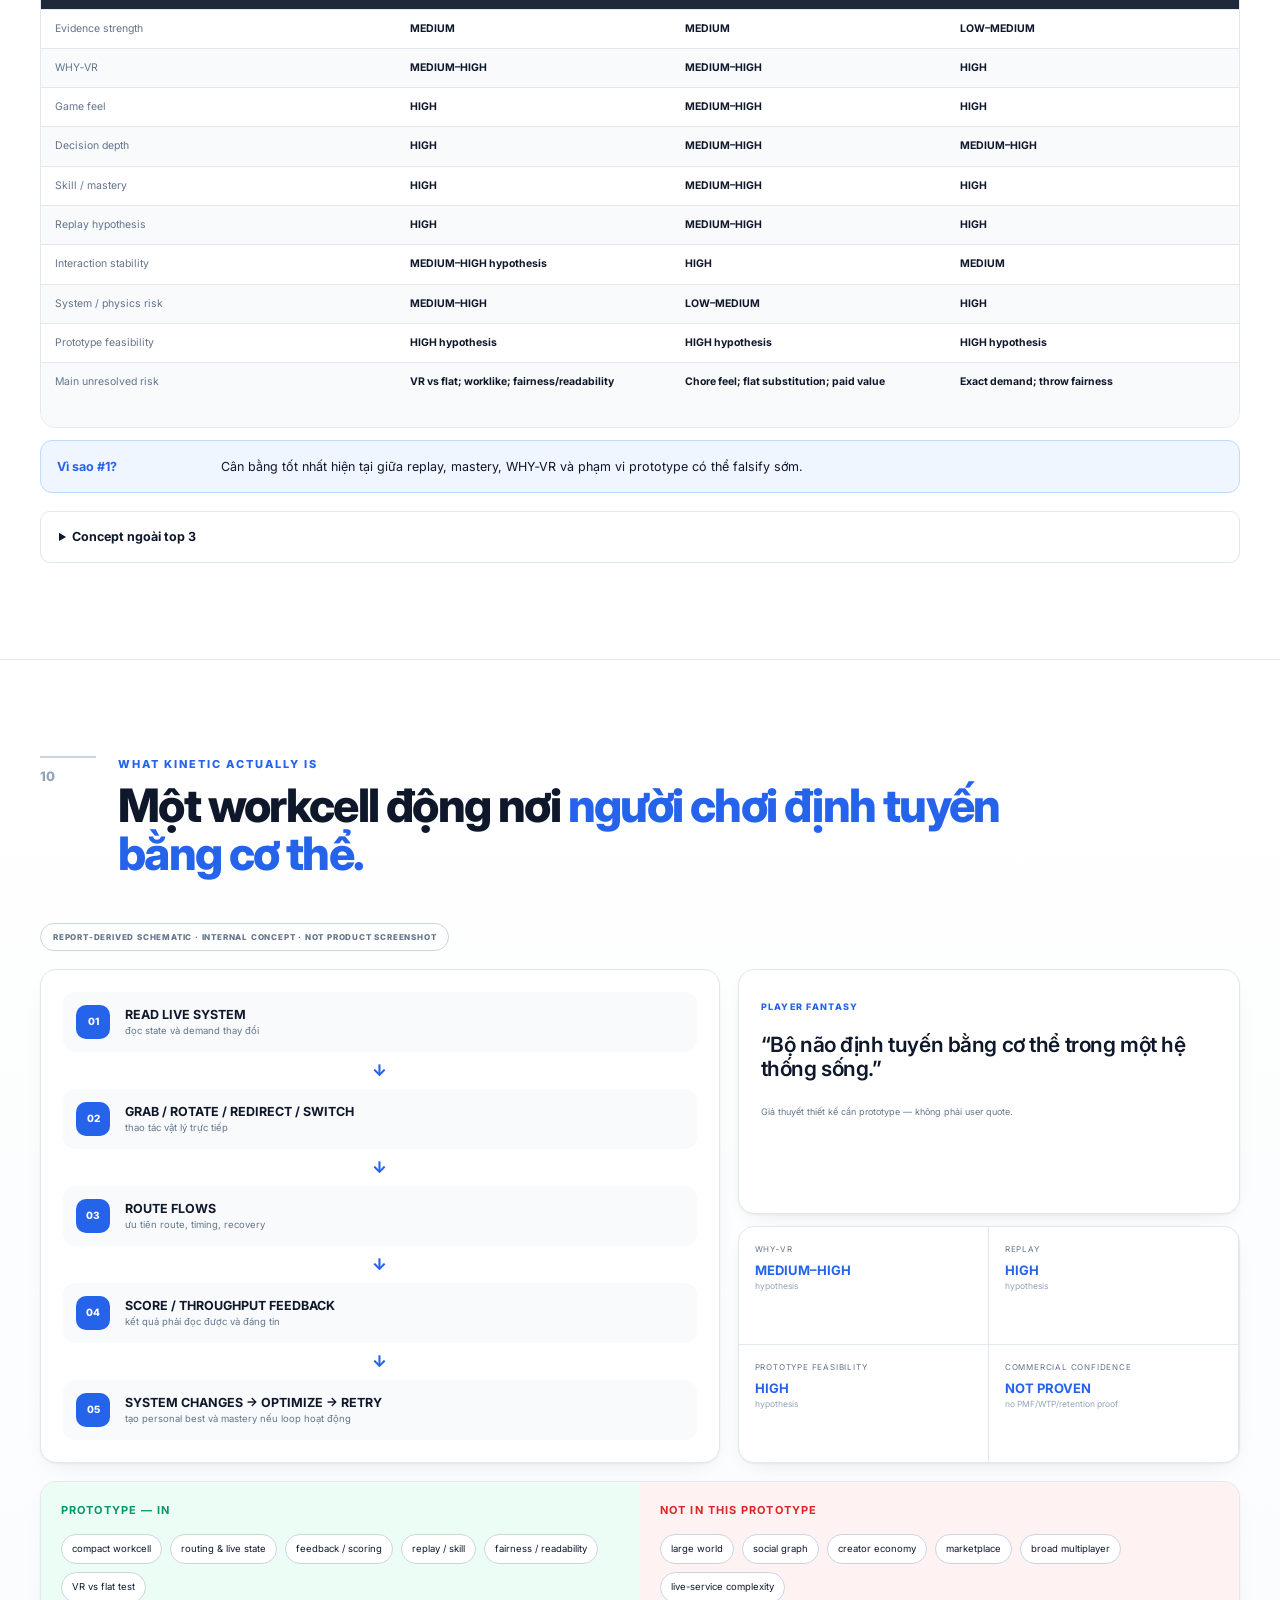
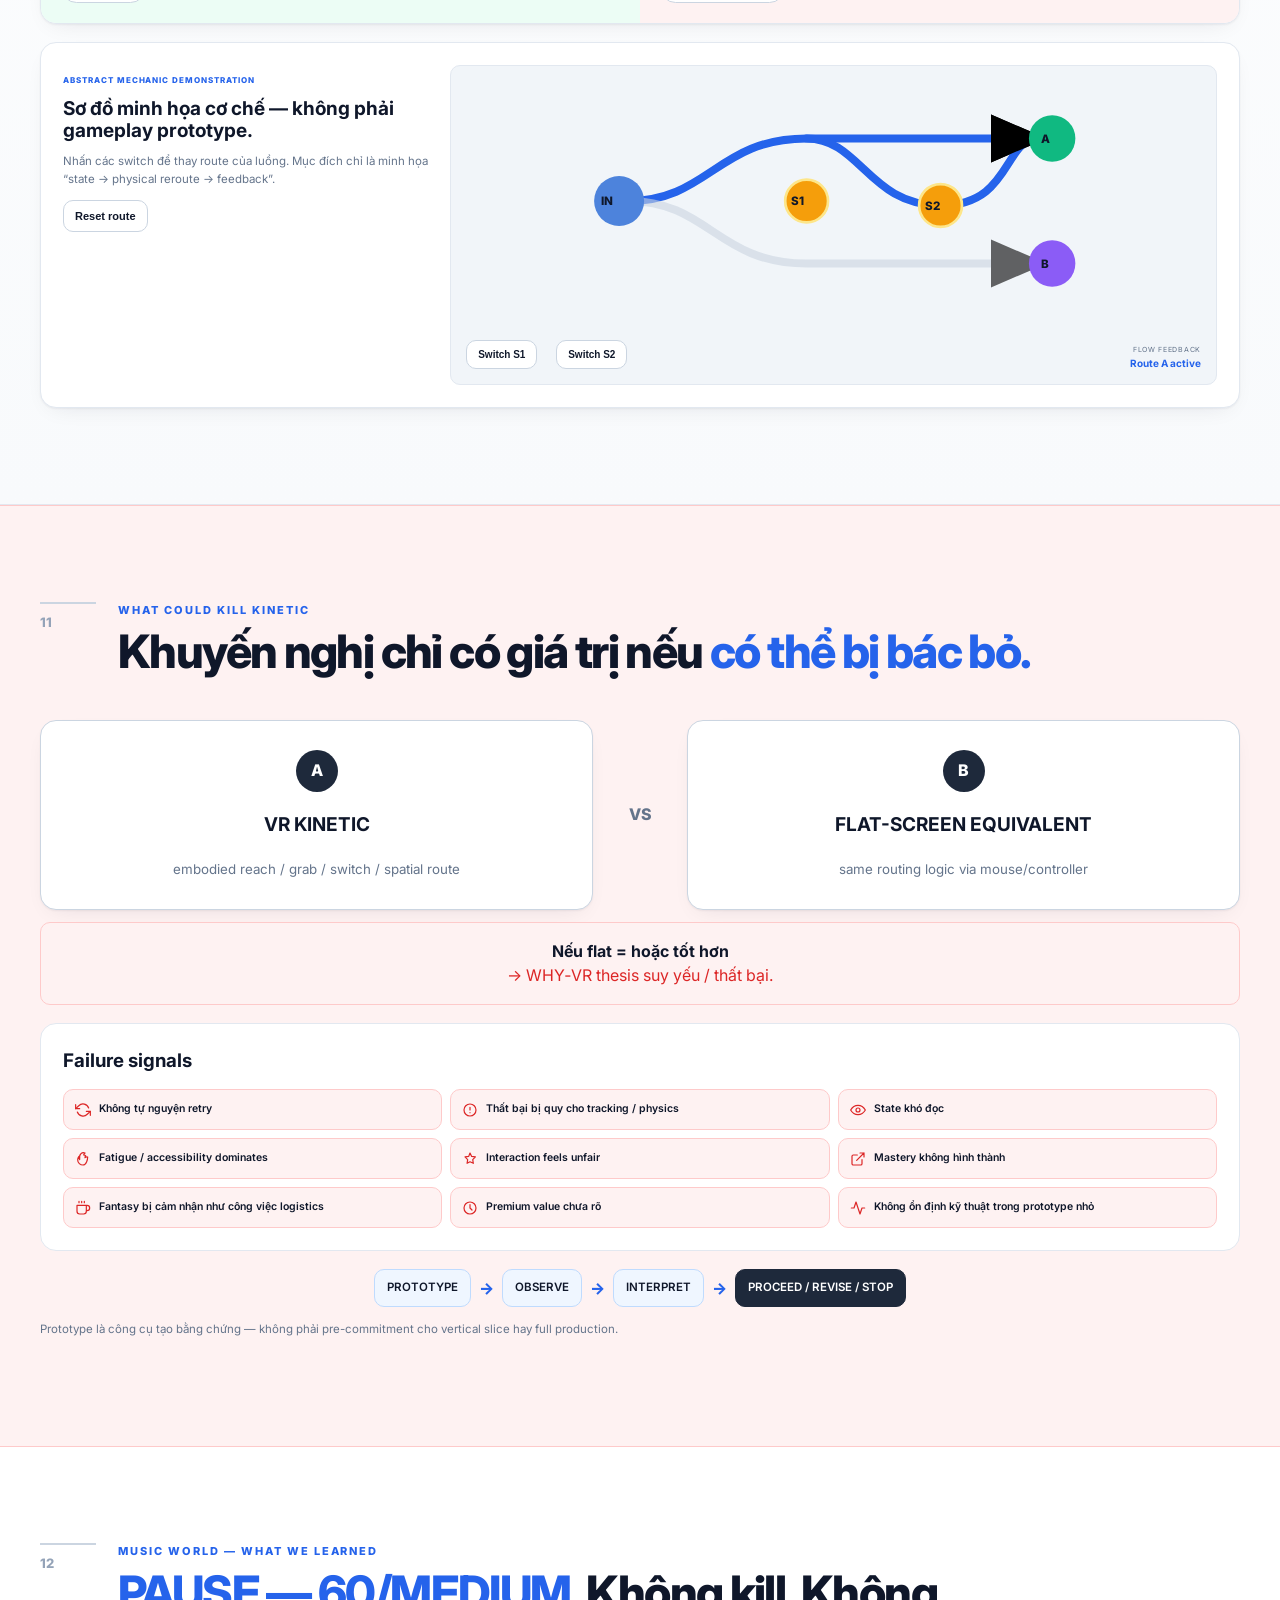
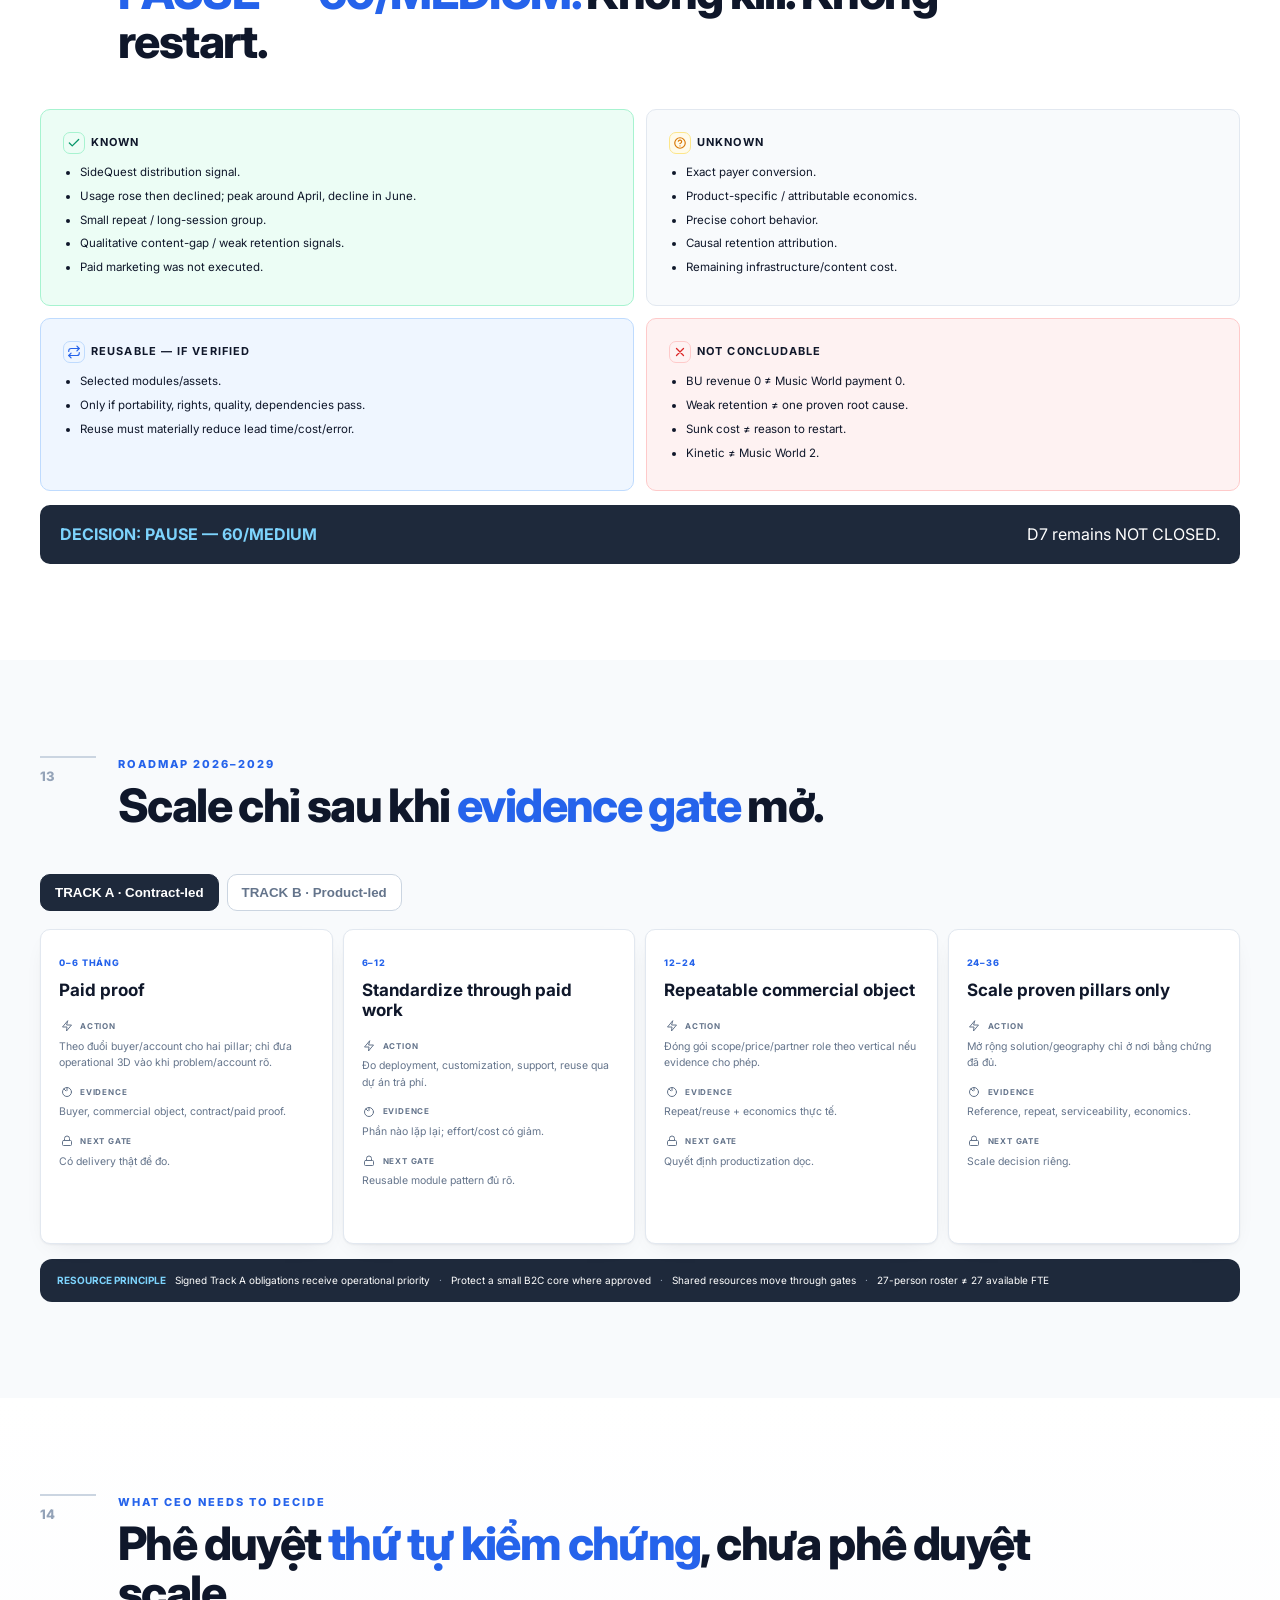
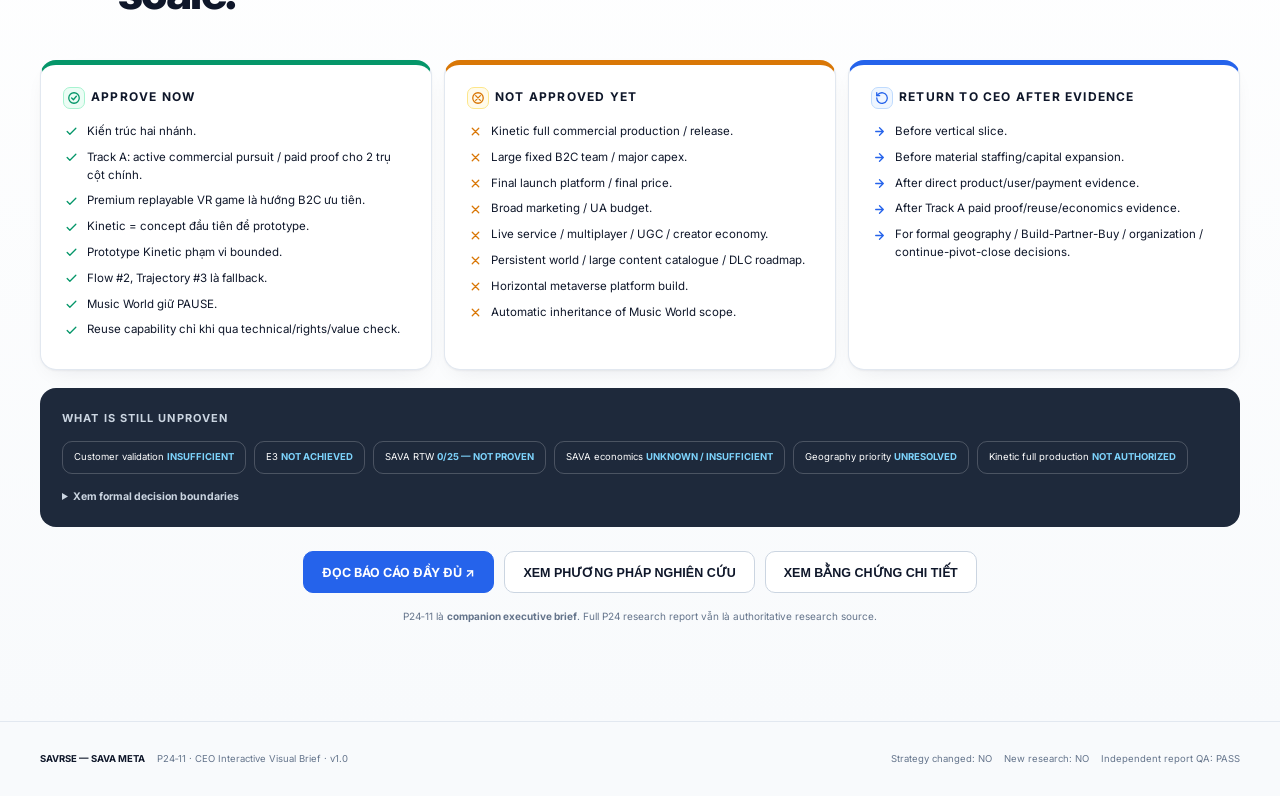
==== commit f642b7df: "Redesign: light Swiss theme + add SVG icons & visual polish" ====
--- a/index.html
+++ b/index.html
@@ -1,4 +1,4 @@
-﻿<!doctype html>
+<!doctype html>
 <html lang="vi">
 <head>
 <meta charset="utf-8">
@@ -6,6 +6,9 @@
 <meta name="color-scheme" content="light">
 <title>Savrse 2026–2029 — CEO Interactive Visual Brief</title>
 <meta name="description" content="CEO-facing interactive visual strategy brief for Savrse — SAVA Meta, condensed from the P24 v1.5 authoritative research report.">
+<link rel="preconnect" href="https://fonts.googleapis.com">
+<link rel="preconnect" href="https://fonts.gstatic.com" crossorigin>
+<link href="https://fonts.googleapis.com/css2?family=Inter:wght@400;500;600;700;800&display=swap" rel="stylesheet">
 <link rel="stylesheet" href="styles.css">
 </head>
 <body>
@@ -48,26 +51,13 @@
 
 <section id="evidence" class="section dark-section" data-section="2">
   <div class="section-head"><span class="section-no">02</span><div><div class="eyebrow">WHAT THE RESEARCH ACTUALLY FOUND</div><h2>Thị trường có bằng chứng mua.<br><span>SAVA-specific proof vẫn thiếu.</span></h2></div></div>
-  <div class="evidence-layers" data-visual="evidence-snapshot">
-    <div class="evidence-layer market-layer">
-      <h3>BẰNG CHỨNG THỊ TRƯỜNG</h3>
-      <div class="metric-grid">
-        <article class="metric"><strong>42</strong><span>cơ hội đã nghiên cứu</span></article>
-        <article class="metric"><strong>39</strong><span>đạt mức bằng chứng thị trường đối chiếu</span><small>+ 3 định hướng; E3/E4 chưa đạt</small></article>
-        <article class="metric"><strong>15/42</strong><span>có bằng chứng spend / procurement</span></article>
-        <article class="metric"><strong>20/42</strong><span>có bằng chứng pricing</span></article>
-        <article class="metric"><strong>7/42</strong><span>có bằng chứng repeat / renewal</span></article>
-        <article class="metric"><strong>51</strong><span>vị trí quản trị/chấm điểm</span><small>2 full · 30 provisional · 19 chưa đủ để chấm đầy đủ</small></article>
-      </div>
-    </div>
-    <div class="evidence-layer sava-layer">
-      <h3>BẰNG CHỨNG RIÊNG CỦA SAVA</h3>
-      <div class="sava-gap-grid">
-        <article class="gap-card"><strong>0/25</strong><span>SAVA‑Proven Right‑to‑Win</span><b>NOT PROVEN</b><small>Không có nghĩa SAVA không thể thắng.</small></article>
-        <article class="gap-card"><strong>25/25</strong><span>kinh tế theo cơ hội</span><b>UNKNOWN / INSUFFICIENT</b><small>Không được hiểu là kinh tế = 0.</small></article>
-      </div>
-      <div class="qa-chip">INDEPENDENT QA · <b>PASS — READY FOR CEO DELIVERY</b></div>
-    </div>
+  <div class="metric-grid" data-visual="evidence-snapshot">
+    <article class="metric"><strong>42</strong><span>cơ hội đã nghiên cứu</span></article>
+    <article class="metric"><strong>39</strong><span>đạt mức bằng chứng thị trường đối chiếu</span><small>+ 3 định hướng; E3/E4 chưa đạt</small></article>
+    <article class="metric"><strong>15/42</strong><span>có bằng chứng spend / procurement</span></article>
+    <article class="metric"><strong>20/42</strong><span>có bằng chứng pricing</span></article>
+    <article class="metric"><strong>7/42</strong><span>có bằng chứng repeat / renewal</span></article>
+    <article class="metric"><strong>51</strong><span>vị trí quản trị/chấm điểm</span><small>2 full · 30 provisional · 19 chưa đủ để chấm đầy đủ</small></article>
   </div>
   <div class="semantic-firewall" data-visual="semantic-firewall"><span>Hợp đồng / award / list price bên ngoài</span><b>≠</b><span>SAVA revenue / margin / WTP / CAC-LTV</span></div>
   <details class="evidence-drawer"><summary>Xem bằng chứng và giới hạn</summary><div class="drawer-grid">
@@ -127,21 +117,21 @@
   <div class="benchmark-strip tracka-benchmarks">
     <article class="benchmark-card" data-visual="benchmark" id="bench-labster">
       <a class="benchmark-media" href="https://www.labster.com/simulations/demo" target="_blank" rel="noopener">
-        <img src="assets/images/bench/labster.png" alt="Ảnh từ Demo Simulation của Labster, minh họa môi trường phòng thí nghiệm ảo." loading="lazy" referrerpolicy="no-referrer" onerror="this.closest('.benchmark-media').classList.add('image-fallback'); this.style.display='none'">
+        <img src="assets/images/bench/labster.png" alt="Ảnh từ Demo Simulation của Labster, minh họa môi trường phòng thí nghiệm ảo."  referrerpolicy="no-referrer" onerror="this.closest('.benchmark-media').classList.add('image-fallback'); this.style.display='none'">
         <span class="image-fallback-label" aria-hidden="true">REFERENCE IMAGE<br>Labster</span>
         <span class="benchmark-badge">REFERENCE / BENCHMARK<br>KHÔNG PHẢI SẢN PHẨM SAVRSE</span>
       </a>
       <div class="benchmark-copy"><strong>Labster</strong><span>Môi trường virtual lab — sản phẩm tham chiếu cho đào tạo số.</span><small>Nguồn: Labster — nguồn chính thức</small></div>
     </article><article class="benchmark-card" data-visual="benchmark" id="bench-xvr">
       <a class="benchmark-media" href="https://www.xvrsim.com/en/xvr-academy/" target="_blank" rel="noopener">
-        <img src="assets/images/bench/xvr.png" alt="Người hướng dẫn sử dụng XVR Simulation trong bối cảnh đào tạo mô phỏng." loading="lazy" referrerpolicy="no-referrer" onerror="this.closest('.benchmark-media').classList.add('image-fallback'); this.style.display='none'">
+        <img src="assets/images/bench/xvr.png" alt="Người hướng dẫn sử dụng XVR Simulation trong bối cảnh đào tạo mô phỏng."  referrerpolicy="no-referrer" onerror="this.closest('.benchmark-media').classList.add('image-fallback'); this.style.display='none'">
         <span class="image-fallback-label" aria-hidden="true">REFERENCE IMAGE<br>XVR Simulation</span>
         <span class="benchmark-badge">REFERENCE / BENCHMARK<br>KHÔNG PHẢI SẢN PHẨM SAVRSE</span>
       </a>
       <div class="benchmark-copy"><strong>XVR Simulation</strong><span>Mô phỏng nhiệm vụ/ứng phó — sản phẩm tham chiếu.</span><small>Nguồn: XVR Simulation — nguồn chính thức</small></div>
     </article><article class="benchmark-card" data-visual="benchmark" id="bench-cesium">
       <a class="benchmark-media" href="https://cesium.com/platform/cesiumjs/" target="_blank" rel="noopener">
-        <img src="assets/images/bench/cesium.jpg" alt="Ảnh minh họa ứng dụng 3D địa không gian trên trang CesiumJS chính thức." loading="lazy" referrerpolicy="no-referrer" onerror="this.closest('.benchmark-media').classList.add('image-fallback'); this.style.display='none'">
+        <img src="assets/images/bench/cesium.jpg" alt="Ảnh minh họa ứng dụng 3D địa không gian trên trang CesiumJS chính thức."  referrerpolicy="no-referrer" onerror="this.closest('.benchmark-media').classList.add('image-fallback'); this.style.display='none'">
         <span class="image-fallback-label" aria-hidden="true">REFERENCE IMAGE<br>CesiumJS</span>
         <span class="benchmark-badge">REFERENCE / BENCHMARK<br>KHÔNG PHẢI SẢN PHẨM SAVRSE</span>
       </a>
@@ -153,12 +143,30 @@
 <section id="not-now" class="section dark-section" data-section="6">
   <div class="section-head"><span class="section-no">06</span><div><div class="eyebrow">WHY NOT THE OTHER DIRECTIONS?</div><h2>Không phải “không có thị trường”.<br><span>Là không nên dựng thành trụ cột sản phẩm hiện tại.</span></h2></div></div>
   <div class="not-now-grid" data-visual="not-now-portfolio">
-    <article><b>Horizontal metaverse platform</b><span class="label not-prioritized">NOT PRIORITIZED</span><small>Outcome-specific buying + commoditization/incumbent/network burden.</small></article>
-    <article><b>Social / UGC world</b><span class="label not-prioritized">NOT PRIORITIZED</span><small>Network effects, creator supply, moderation, social graph, persistent ops.</small></article>
-    <article><b>Large LBE destination</b><span class="label option">OPTION VALUE</span><small>Ticket demand can exist, but venue/hardware/capacity ops do not fit current product-learning role.</small></article>
-    <article><b>Standalone avatar business</b><span class="label support">SUPPORTING CAPABILITY</span><small>Dependent on host ecosystem/platform; standalone WTP not established here.</small></article>
-    <article><b>Generic AI 3D platform</b><span class="label support">SUPPORTING CAPABILITY</span><small>Use as productivity/component where useful; strong commodity/free/open pressure.</small></article>
-    <article><b>Standalone capture business</b><span class="label support">BUY / PARTNER WHEN NEEDED</span><small>Capture can support delivery; not selected as standalone thesis.</small></article>
+    <article>
+      <span class="nn-ico" aria-hidden="true"><svg viewBox="0 0 24 24" fill="none" stroke="currentColor" stroke-width="1.8" stroke-linecap="round" stroke-linejoin="round"><rect x="3" y="4" width="18" height="16" rx="2"/><path d="M3 9h18M8 4v5M16 4v5"/></svg></span>
+      <b>Horizontal metaverse platform</b><span class="label not-prioritized">NOT PRIORITIZED</span><small>Outcome-specific buying + commoditization/incumbent/network burden.</small>
+    </article>
+    <article>
+      <span class="nn-ico" aria-hidden="true"><svg viewBox="0 0 24 24" fill="none" stroke="currentColor" stroke-width="1.8" stroke-linecap="round" stroke-linejoin="round"><circle cx="12" cy="12" r="9"/><path d="M3 12h18M12 3a15 15 0 0 1 4 9 15 15 0 0 1-4 9 15 15 0 0 1-4-9 15 15 0 0 1 4-9z"/></svg></span>
+      <b>Social / UGC world</b><span class="label not-prioritized">NOT PRIORITIZED</span><small>Network effects, creator supply, moderation, social graph, persistent ops.</small>
+    </article>
+    <article>
+      <span class="nn-ico" aria-hidden="true"><svg viewBox="0 0 24 24" fill="none" stroke="currentColor" stroke-width="1.8" stroke-linecap="round" stroke-linejoin="round"><path d="M12 2l8 4v6c0 5-3.5 8.5-8 10-4.5-1.5-8-5-8-10V6z"/><path d="M9 12l2 2 4-4"/></svg></span>
+      <b>Large LBE destination</b><span class="label option">OPTION VALUE</span><small>Ticket demand can exist, but venue/hardware/capacity ops do not fit current product-learning role.</small>
+    </article>
+    <article>
+      <span class="nn-ico" aria-hidden="true"><svg viewBox="0 0 24 24" fill="none" stroke="currentColor" stroke-width="1.8" stroke-linecap="round" stroke-linejoin="round"><path d="M20 21v-2a4 4 0 0 0-4-4H8a4 4 0 0 0-4 4v2"/><circle cx="12" cy="7" r="4"/></svg></span>
+      <b>Standalone avatar business</b><span class="label support">SUPPORTING CAPABILITY</span><small>Dependent on host ecosystem/platform; standalone WTP not established here.</small>
+    </article>
+    <article>
+      <span class="nn-ico" aria-hidden="true"><svg viewBox="0 0 24 24" fill="none" stroke="currentColor" stroke-width="1.8" stroke-linecap="round" stroke-linejoin="round"><rect x="4" y="4" width="16" height="16" rx="3"/><path d="M9 9l3 3-3 3M15 9l-3 3 3 3"/></svg></span>
+      <b>Generic AI 3D platform</b><span class="label support">SUPPORTING CAPABILITY</span><small>Use as productivity/component where useful; strong commodity/free/open pressure.</small>
+    </article>
+    <article>
+      <span class="nn-ico" aria-hidden="true"><svg viewBox="0 0 24 24" fill="none" stroke="currentColor" stroke-width="1.8" stroke-linecap="round" stroke-linejoin="round"><circle cx="12" cy="12" r="3"/><path d="M12 2v3M12 19v3M2 12h3M19 12h3M4.9 4.9l2.1 2.1M17 17l2.1 2.1M19.1 4.9L17 7M7 17l-2.1 2.1"/></svg></span>
+      <b>Standalone capture business</b><span class="label support">BUY / PARTNER WHEN NEEDED</span><small>Capture can support delivery; not selected as standalone thesis.</small>
+    </article>
   </div>
   <div class="callout"><b>Shared capability ≠ shared platform strategy.</b> Reuse technology only when it produces measurable delivery benefit and rights/dependencies are clear.</div>
 </section>
@@ -178,21 +186,21 @@
   <div class="benchmark-strip vr-benchmarks">
     <article class="benchmark-card" data-visual="benchmark" id="bench-beatsaber">
       <a class="benchmark-media" href="https://store.steampowered.com/app/620980/Beat_Saber/" target="_blank" rel="noopener">
-        <img src="assets/images/bench/beatsaber.jpg" alt="Ảnh sản phẩm Beat Saber trên trang Steam chính thức." loading="lazy" referrerpolicy="no-referrer" onerror="this.closest('.benchmark-media').classList.add('image-fallback'); this.style.display='none'">
+        <img src="assets/images/bench/beatsaber.jpg" alt="Ảnh sản phẩm Beat Saber trên trang Steam chính thức."  referrerpolicy="no-referrer" onerror="this.closest('.benchmark-media').classList.add('image-fallback'); this.style.display='none'">
         <span class="image-fallback-label" aria-hidden="true">REFERENCE IMAGE<br>Beat Saber</span>
         <span class="benchmark-badge">REFERENCE / BENCHMARK<br>KHÔNG PHẢI SẢN PHẨM SAVRSE</span>
       </a>
       <div class="benchmark-copy"><strong>Beat Saber</strong><span>Benchmark game VR trả phí — không phải hình ảnh Kinetic.</span><small>Nguồn: Beat Games / Steam — nguồn chính thức</small></div>
     </article><article class="benchmark-card" data-visual="benchmark" id="bench-walkabout">
       <a class="benchmark-media" href="https://store.steampowered.com/app/1408230/Walkabout_Mini_Golf_VR/" target="_blank" rel="noopener">
-        <img src="assets/images/bench/walkabout.jpg" alt="Ảnh sản phẩm Walkabout Mini Golf VR trên trang Steam chính thức." loading="lazy" referrerpolicy="no-referrer" onerror="this.closest('.benchmark-media').classList.add('image-fallback'); this.style.display='none'">
+        <img src="assets/images/bench/walkabout.jpg" alt="Ảnh sản phẩm Walkabout Mini Golf VR trên trang Steam chính thức."  referrerpolicy="no-referrer" onerror="this.closest('.benchmark-media').classList.add('image-fallback'); this.style.display='none'">
         <span class="image-fallback-label" aria-hidden="true">REFERENCE IMAGE<br>Walkabout Mini Golf VR</span>
         <span class="benchmark-badge">REFERENCE / BENCHMARK<br>KHÔNG PHẢI SẢN PHẨM SAVRSE</span>
       </a>
       <div class="benchmark-copy"><strong>Walkabout Mini Golf VR</strong><span>Benchmark VR có kỹ năng và lý do chơi lại.</span><small>Nguồn: Mighty Coconut / Steam — nguồn chính thức</small></div>
     </article><article class="benchmark-card" data-visual="benchmark" id="bench-demeo">
       <a class="benchmark-media" href="https://www.resolutiongames.com/media-kit-demeo" target="_blank" rel="noopener">
-        <img src="assets/images/bench/demeo.webp" alt="Screenshot Demeo từ media kit chính thức, với bàn chơi trong trải nghiệm tabletop adventure." loading="lazy" referrerpolicy="no-referrer" onerror="this.closest('.benchmark-media').classList.add('image-fallback'); this.style.display='none'">
+        <img src="assets/images/bench/demeo.webp" alt="Screenshot Demeo từ media kit chính thức, với bàn chơi trong trải nghiệm tabletop adventure."  referrerpolicy="no-referrer" onerror="this.closest('.benchmark-media').classList.add('image-fallback'); this.style.display='none'">
         <span class="image-fallback-label" aria-hidden="true">REFERENCE IMAGE<br>Demeo</span>
         <span class="benchmark-badge">REFERENCE / BENCHMARK<br>KHÔNG PHẢI SẢN PHẨM SAVRSE</span>
       </a>
@@ -232,14 +240,14 @@
   <div class="finalist-detail" data-finalist-panel="trajectory"><b>Khi nào Trajectory có thể vượt?</b><span>Nếu embodied value/replay của Kinetic yếu trong khi throw prototype đạt input/physics fairness đủ sạch.</span></div>
   <details class="evidence-drawer"><summary>Concept ngoài top 3</summary><div class="drawer-grid"><p><b>Signal Beam Router — first out #4:</b> store/visual legibility tốt nhưng flat portability và one-solution consumption risk cao hơn.</p><p><b>Echo Forge — WATCH / DEMOTED:</b> direct mechanic/interaction prior-art pressure; không phải kết luận pháp lý/IP.</p></div><div class="benchmark-strip prior-benchmarks"><article class="benchmark-card" data-visual="benchmark" id="bench-clockwinder">
       <a class="benchmark-media" href="https://store.steampowered.com/app/1755100/The_Last_Clockwinder/" target="_blank" rel="noopener">
-        <img src="assets/images/bench/clockwinder.webp" alt="Ảnh gameplay The Last Clockwinder trên Steam, dùng làm benchmark prior art cơ chế ghi và lặp hành động." loading="lazy" referrerpolicy="no-referrer" onerror="this.closest('.benchmark-media').classList.add('image-fallback'); this.style.display='none'">
+        <img src="assets/images/bench/clockwinder.webp" alt="Ảnh gameplay The Last Clockwinder trên Steam, dùng làm benchmark prior art cơ chế ghi và lặp hành động."  referrerpolicy="no-referrer" onerror="this.closest('.benchmark-media').classList.add('image-fallback'); this.style.display='none'">
         <span class="image-fallback-label" aria-hidden="true">REFERENCE IMAGE<br>The Last Clockwinder</span>
         <span class="benchmark-badge">REFERENCE / BENCHMARK<br>KHÔNG PHẢI SẢN PHẨM SAVRSE</span>
       </a>
       <div class="benchmark-copy"><strong>The Last Clockwinder</strong><span>Prior-art benchmark cho kiến trúc ghi/lặp hành động.</span><small>Nguồn: Pontoco / Cyan Ventures / Steam — nguồn chính thức</small></div>
     </article><article class="benchmark-card" data-visual="benchmark" id="bench-weareone">
       <a class="benchmark-media" href="https://store.steampowered.com/app/1669500/We_Are_One/" target="_blank" rel="noopener">
-        <img src="assets/images/bench/weareone.avif" alt="Ảnh gameplay We Are One trên Steam, dùng làm benchmark prior art cho cơ chế record-and-clone." loading="lazy" referrerpolicy="no-referrer" onerror="this.closest('.benchmark-media').classList.add('image-fallback'); this.style.display='none'">
+        <img src="assets/images/bench/weareone.avif" alt="Ảnh gameplay We Are One trên Steam, dùng làm benchmark prior art cho cơ chế record-and-clone."  referrerpolicy="no-referrer" onerror="this.closest('.benchmark-media').classList.add('image-fallback'); this.style.display='none'">
         <span class="image-fallback-label" aria-hidden="true">REFERENCE IMAGE<br>We Are One</span>
         <span class="benchmark-badge">REFERENCE / BENCHMARK<br>KHÔNG PHẢI SẢN PHẨM SAVRSE</span>
       </a>
@@ -273,7 +281,17 @@
 <section id="falsification" class="section red-section" data-section="11">
   <div class="section-head"><span class="section-no">11</span><div><div class="eyebrow">WHAT COULD KILL KINETIC</div><h2>Khuyến nghị chỉ có giá trị nếu <span>có thể bị bác bỏ.</span></h2></div></div>
   <div class="ab-test" data-visual="why-vr-falsification"><div class="test-box"><span>A</span><b>VR KINETIC</b><small>embodied reach / grab / switch / spatial route</small></div><div class="versus">VS</div><div class="test-box"><span>B</span><b>FLAT-SCREEN EQUIVALENT</b><small>same routing logic via mouse/controller</small></div><div class="test-outcome"><b>Nếu flat = hoặc tốt hơn</b><span>→ WHY‑VR thesis suy yếu / thất bại.</span></div></div>
-  <div class="kill-signals" data-visual="kill-signals"><h3>Failure signals</h3><div class="kill-grid"><span>Không tự nguyện retry</span><span>Thất bại bị quy cho tracking / physics</span><span>State khó đọc</span><span>Fatigue / accessibility dominates</span><span>Interaction feels unfair</span><span>Mastery không hình thành</span><span>Fantasy bị cảm nhận như công việc logistics</span><span>Premium value chưa rõ</span><span>Không ổn định kỹ thuật trong prototype nhỏ</span></div></div>
+  <div class="kill-signals" data-visual="kill-signals"><h3>Failure signals</h3><div class="kill-grid">
+    <span><svg viewBox="0 0 24 24" fill="none" stroke="currentColor" stroke-width="1.8" stroke-linecap="round" stroke-linejoin="round"><path d="M1 4v6h6M23 20v-6h-6"/><path d="M20.49 9A9 9 0 0 0 5.64 5.64L1 10m22 4l-4.64 4.36A9 9 0 0 1 3.51 15"/></svg>Không tự nguyện retry</span>
+    <span><svg viewBox="0 0 24 24" fill="none" stroke="currentColor" stroke-width="1.8" stroke-linecap="round" stroke-linejoin="round"><circle cx="12" cy="12" r="9"/><path d="M12 8v4M12 16h.01"/></svg>Thất bại bị quy cho tracking / physics</span>
+    <span><svg viewBox="0 0 24 24" fill="none" stroke="currentColor" stroke-width="1.8" stroke-linecap="round" stroke-linejoin="round"><path d="M1 12s4-7 11-7 11 7 11 7-4 7-11 7-11-7-11-7z"/><circle cx="12" cy="12" r="3"/></svg>State khó đọc</span>
+    <span><svg viewBox="0 0 24 24" fill="none" stroke="currentColor" stroke-width="1.8" stroke-linecap="round" stroke-linejoin="round"><path d="M12 21c-4 0-8-3-8-8 0-2 1-4 2-5-1 2 0 4 1 5C6 9 7 6 9 4c2-2 4-2 6-1-1 1-2 2-2 3 1 0 2 0 3 1-1 1-1 2-1 3 1-1 2-2 4-1 0 4-2 12-7 12z"/></svg>Fatigue / accessibility dominates</span>
+    <span><svg viewBox="0 0 24 24" fill="none" stroke="currentColor" stroke-width="1.8" stroke-linecap="round" stroke-linejoin="round"><path d="M12 3l2.5 5.1 5.6.8-4 4 .9 5.6L12 16.1 7.6 18.5l.9-5.6-4-4 5.6-.8z"/></svg>Interaction feels unfair</span>
+    <span><svg viewBox="0 0 24 24" fill="none" stroke="currentColor" stroke-width="1.8" stroke-linecap="round" stroke-linejoin="round"><path d="M18 13v6a2 2 0 0 1-2 2H5a2 2 0 0 1-2-2V8a2 2 0 0 1 2-2h6"/><path d="M15 3h6v6M10 14L21 3"/></svg>Mastery không hình thành</span>
+    <span><svg viewBox="0 0 24 24" fill="none" stroke="currentColor" stroke-width="1.8" stroke-linecap="round" stroke-linejoin="round"><path d="M17 8h1a4 4 0 1 1 0 8h-1M3 8h14v9a4 4 0 0 1-4 4H7a4 4 0 0 1-4-4z"/><path d="M6 2v2M10 2v2M14 2v2"/></svg>Fantasy bị cảm nhận như công việc logistics</span>
+    <span><svg viewBox="0 0 24 24" fill="none" stroke="currentColor" stroke-width="1.8" stroke-linecap="round" stroke-linejoin="round"><circle cx="12" cy="12" r="9"/><path d="M12 7v5l3 3"/></svg>Premium value chưa rõ</span>
+    <span><svg viewBox="0 0 24 24" fill="none" stroke="currentColor" stroke-width="1.8" stroke-linecap="round" stroke-linejoin="round"><path d="M22 12h-4l-3 9L9 3l-3 9H2"/></svg>Không ổn định kỹ thuật trong prototype nhỏ</span>
+  </div></div>
   <div class="prototype-loop" data-visual="prototype-evidence-loop"><span>PROTOTYPE</span><i>→</i><span>OBSERVE</span><i>→</i><span>INTERPRET</span><i>→</i><strong>PROCEED / REVISE / STOP</strong></div>
   <p class="caveat">Prototype là công cụ tạo bằng chứng — không phải pre-commitment cho vertical slice hay full production.</p>
 </section>
@@ -281,10 +299,22 @@
 <section id="music-world" class="section" data-section="12">
   <div class="section-head"><span class="section-no">12</span><div><div class="eyebrow">MUSIC WORLD — WHAT WE LEARNED</div><h2><span>PAUSE — 60/MEDIUM.</span> Không kill. Không restart.</h2></div></div>
   <div class="music-grid" data-visual="music-world-matrix">
-    <article class="known"><h3>KNOWN</h3><ul><li>SideQuest distribution signal.</li><li>Usage rose then declined; peak around April, decline in June.</li><li>Small repeat / long-session group.</li><li>Qualitative content-gap / weak retention signals.</li><li>Paid marketing was not executed.</li></ul></article>
-    <article class="unknown"><h3>UNKNOWN</h3><ul><li>Exact payer conversion.</li><li>Product-specific / attributable economics.</li><li>Precise cohort behavior.</li><li>Causal retention attribution.</li><li>Remaining infrastructure/content cost.</li></ul></article>
-    <article class="reuse"><h3>REUSABLE — IF VERIFIED</h3><ul><li>Selected modules/assets.</li><li>Only if portability, rights, quality, dependencies pass.</li><li>Reuse must materially reduce lead time/cost/error.</li></ul></article>
-    <article class="notinfer"><h3>NOT CONCLUDABLE</h3><ul><li>BU revenue 0 ≠ Music World payment 0.</li><li>Weak retention ≠ one proven root cause.</li><li>Sunk cost ≠ reason to restart.</li><li>Kinetic ≠ Music World 2.</li></ul></article>
+    <article class="known">
+      <h3><span class="m-ico" aria-hidden="true"><svg viewBox="0 0 24 24" fill="none" stroke="currentColor" stroke-width="2.2" stroke-linecap="round" stroke-linejoin="round"><path d="M20 6L9 17l-5-5"/></svg></span>KNOWN</h3>
+      <ul><li>SideQuest distribution signal.</li><li>Usage rose then declined; peak around April, decline in June.</li><li>Small repeat / long-session group.</li><li>Qualitative content-gap / weak retention signals.</li><li>Paid marketing was not executed.</li></ul>
+    </article>
+    <article class="unknown">
+      <h3><span class="m-ico" aria-hidden="true"><svg viewBox="0 0 24 24" fill="none" stroke="currentColor" stroke-width="2" stroke-linecap="round" stroke-linejoin="round"><circle cx="12" cy="12" r="9"/><path d="M9.1 9a3 3 0 0 1 5.8 1c0 2-3 3-3 3"/><path d="M12 17h.01"/></svg></span>UNKNOWN</h3>
+      <ul><li>Exact payer conversion.</li><li>Product-specific / attributable economics.</li><li>Precise cohort behavior.</li><li>Causal retention attribution.</li><li>Remaining infrastructure/content cost.</li></ul>
+    </article>
+    <article class="reuse">
+      <h3><span class="m-ico" aria-hidden="true"><svg viewBox="0 0 24 24" fill="none" stroke="currentColor" stroke-width="2" stroke-linecap="round" stroke-linejoin="round"><path d="M17 2l4 4-4 4"/><path d="M3 11v-1a4 4 0 0 1 4-4h14"/><path d="M7 22l-4-4 4-4"/><path d="M21 13v1a4 4 0 0 1-4 4H3"/></svg></span>REUSABLE — IF VERIFIED</h3>
+      <ul><li>Selected modules/assets.</li><li>Only if portability, rights, quality, dependencies pass.</li><li>Reuse must materially reduce lead time/cost/error.</li></ul>
+    </article>
+    <article class="notinfer">
+      <h3><span class="m-ico" aria-hidden="true"><svg viewBox="0 0 24 24" fill="none" stroke="currentColor" stroke-width="2.2" stroke-linecap="round" stroke-linejoin="round"><path d="M18 6L6 18M6 6l12 12"/></svg></span>NOT CONCLUDABLE</h3>
+      <ul><li>BU revenue 0 ≠ Music World payment 0.</li><li>Weak retention ≠ one proven root cause.</li><li>Sunk cost ≠ reason to restart.</li><li>Kinetic ≠ Music World 2.</li></ul>
+    </article>
   </div>
   <div class="state-banner"><b>DECISION: PAUSE — 60/MEDIUM</b><span>D7 remains NOT CLOSED.</span></div>
 </section>
@@ -293,16 +323,16 @@
   <div class="section-head"><span class="section-no">13</span><div><div class="eyebrow">ROADMAP 2026–2029</div><h2>Scale chỉ sau khi <span>evidence gate</span> mở.</h2></div></div>
   <div class="roadmap-tabs" role="tablist"><button class="roadmap-tab active" data-roadmap="a" role="tab" aria-selected="true">TRACK A · Contract-led</button><button class="roadmap-tab" data-roadmap="b" role="tab" aria-selected="false">TRACK B · Product-led</button></div>
   <div class="roadmap-lane active" data-roadmap-panel="a" data-visual="track-a-roadmap">
-    <article><span>0–6 THÁNG</span><h3>Paid proof</h3><b>ACTION</b><p>Theo đuổi buyer/account cho hai pillar; chỉ đưa operational 3D vào khi problem/account rõ.</p><b>EVIDENCE</b><p>Buyer, commercial object, contract/paid proof.</p><b>NEXT GATE</b><p>Có delivery thật để đo.</p></article>
-    <article><span>6–12</span><h3>Standardize through paid work</h3><b>ACTION</b><p>Đo deployment, customization, support, reuse qua dự án trả phí.</p><b>EVIDENCE</b><p>Phần nào lặp lại; effort/cost có giảm.</p><b>NEXT GATE</b><p>Reusable module pattern đủ rõ.</p></article>
-    <article><span>12–24</span><h3>Repeatable commercial object</h3><b>ACTION</b><p>Đóng gói scope/price/partner role theo vertical nếu evidence cho phép.</p><b>EVIDENCE</b><p>Repeat/reuse + economics thực tế.</p><b>NEXT GATE</b><p>Quyết định productization dọc.</p></article>
-    <article><span>24–36</span><h3>Scale proven pillars only</h3><b>ACTION</b><p>Mở rộng solution/geography chỉ ở nơi bằng chứng đã đủ.</p><b>EVIDENCE</b><p>Reference, repeat, serviceability, economics.</p><b>NEXT GATE</b><p>Scale decision riêng.</p></article>
+    <article><span>0–6 THÁNG</span><h3>Paid proof</h3><b><span class="rm-ico" aria-hidden="true"><svg viewBox="0 0 24 24" fill="none" stroke="currentColor" stroke-width="2" stroke-linecap="round" stroke-linejoin="round"><path d="M13 2L3 14h9l-1 8 10-12h-9z"/></svg></span> ACTION</b><p>Theo đuổi buyer/account cho hai pillar; chỉ đưa operational 3D vào khi problem/account rõ.</p><b><span class="rm-ico" aria-hidden="true"><svg viewBox="0 0 24 24" fill="none" stroke="currentColor" stroke-width="2" stroke-linecap="round" stroke-linejoin="round"><circle cx="12" cy="12" r="9"/><path d="M12 3v6M5.6 5.6l4.2 4.2"/></svg></span> EVIDENCE</b><p>Buyer, commercial object, contract/paid proof.</p><b><span class="rm-ico" aria-hidden="true"><svg viewBox="0 0 24 24" fill="none" stroke="currentColor" stroke-width="2" stroke-linecap="round" stroke-linejoin="round"><rect x="3" y="11" width="18" height="10" rx="2"/><path d="M7 11V7a5 5 0 0 1 10 0v4"/></svg></span> NEXT GATE</b><p>Có delivery thật để đo.</p></article>
+    <article><span>6–12</span><h3>Standardize through paid work</h3><b><span class="rm-ico" aria-hidden="true"><svg viewBox="0 0 24 24" fill="none" stroke="currentColor" stroke-width="2" stroke-linecap="round" stroke-linejoin="round"><path d="M13 2L3 14h9l-1 8 10-12h-9z"/></svg></span> ACTION</b><p>Đo deployment, customization, support, reuse qua dự án trả phí.</p><b><span class="rm-ico" aria-hidden="true"><svg viewBox="0 0 24 24" fill="none" stroke="currentColor" stroke-width="2" stroke-linecap="round" stroke-linejoin="round"><circle cx="12" cy="12" r="9"/><path d="M12 3v6M5.6 5.6l4.2 4.2"/></svg></span> EVIDENCE</b><p>Phần nào lặp lại; effort/cost có giảm.</p><b><span class="rm-ico" aria-hidden="true"><svg viewBox="0 0 24 24" fill="none" stroke="currentColor" stroke-width="2" stroke-linecap="round" stroke-linejoin="round"><rect x="3" y="11" width="18" height="10" rx="2"/><path d="M7 11V7a5 5 0 0 1 10 0v4"/></svg></span> NEXT GATE</b><p>Reusable module pattern đủ rõ.</p></article>
+    <article><span>12–24</span><h3>Repeatable commercial object</h3><b><span class="rm-ico" aria-hidden="true"><svg viewBox="0 0 24 24" fill="none" stroke="currentColor" stroke-width="2" stroke-linecap="round" stroke-linejoin="round"><path d="M13 2L3 14h9l-1 8 10-12h-9z"/></svg></span> ACTION</b><p>Đóng gói scope/price/partner role theo vertical nếu evidence cho phép.</p><b><span class="rm-ico" aria-hidden="true"><svg viewBox="0 0 24 24" fill="none" stroke="currentColor" stroke-width="2" stroke-linecap="round" stroke-linejoin="round"><circle cx="12" cy="12" r="9"/><path d="M12 3v6M5.6 5.6l4.2 4.2"/></svg></span> EVIDENCE</b><p>Repeat/reuse + economics thực tế.</p><b><span class="rm-ico" aria-hidden="true"><svg viewBox="0 0 24 24" fill="none" stroke="currentColor" stroke-width="2" stroke-linecap="round" stroke-linejoin="round"><rect x="3" y="11" width="18" height="10" rx="2"/><path d="M7 11V7a5 5 0 0 1 10 0v4"/></svg></span> NEXT GATE</b><p>Quyết định productization dọc.</p></article>
+    <article><span>24–36</span><h3>Scale proven pillars only</h3><b><span class="rm-ico" aria-hidden="true"><svg viewBox="0 0 24 24" fill="none" stroke="currentColor" stroke-width="2" stroke-linecap="round" stroke-linejoin="round"><path d="M13 2L3 14h9l-1 8 10-12h-9z"/></svg></span> ACTION</b><p>Mở rộng solution/geography chỉ ở nơi bằng chứng đã đủ.</p><b><span class="rm-ico" aria-hidden="true"><svg viewBox="0 0 24 24" fill="none" stroke="currentColor" stroke-width="2" stroke-linecap="round" stroke-linejoin="round"><circle cx="12" cy="12" r="9"/><path d="M12 3v6M5.6 5.6l4.2 4.2"/></svg></span> EVIDENCE</b><p>Reference, repeat, serviceability, economics.</p><b><span class="rm-ico" aria-hidden="true"><svg viewBox="0 0 24 24" fill="none" stroke="currentColor" stroke-width="2" stroke-linecap="round" stroke-linejoin="round"><rect x="3" y="11" width="18" height="10" rx="2"/><path d="M7 11V7a5 5 0 0 1 10 0v4"/></svg></span> NEXT GATE</b><p>Scale decision riêng.</p></article>
   </div>
   <div class="roadmap-lane" data-roadmap-panel="b" data-visual="track-b-roadmap">
-    <article><span>0–6 THÁNG</span><h3>Bounded Kinetic prototype</h3><b>ACTION</b><p>Test core loop, VR-vs-flat, retry, skill, fairness, readability, fatigue/stability.</p><b>EVIDENCE</b><p>Observed product behavior.</p><b>NEXT GATE</b><p>Proceed / revise / stop.</p></article>
-    <article><span>6–12</span><h3>Vertical slice — only if validated</h3><b>ACTION</b><p>Chỉ cân nhắc vertical slice nếu rủi ro core giảm rõ.</p><b>EVIDENCE</b><p>Skill/retry/WHY‑VR + technical trust.</p><b>NEXT GATE</b><p>Decision riêng trước vertical slice.</p></article>
-    <article><span>12–24</span><h3>Limited market test — if separately approved</h3><b>ACTION</b><p>Store/discovery/payment/return behavior.</p><b>EVIDENCE</b><p>Direct demand, payment, retention-like behavior, build-release learning.</p><b>NEXT GATE</b><p>Commercial expansion decision riêng.</p></article>
-    <article><span>24–36</span><h3>Scale / niche / stop</h3><b>ACTION</b><p>Phản ứng theo evidence thực tế; không mặc định scale.</p><b>EVIDENCE</b><p>Observed economics, return/payment, delivery cadence.</p><b>NEXT GATE</b><p>Full production / expansion consideration.</p></article>
+    <article><span>0–6 THÁNG</span><h3>Bounded Kinetic prototype</h3><b><span class="rm-ico" aria-hidden="true"><svg viewBox="0 0 24 24" fill="none" stroke="currentColor" stroke-width="2" stroke-linecap="round" stroke-linejoin="round"><path d="M13 2L3 14h9l-1 8 10-12h-9z"/></svg></span> ACTION</b><p>Test core loop, VR-vs-flat, retry, skill, fairness, readability, fatigue/stability.</p><b><span class="rm-ico" aria-hidden="true"><svg viewBox="0 0 24 24" fill="none" stroke="currentColor" stroke-width="2" stroke-linecap="round" stroke-linejoin="round"><circle cx="12" cy="12" r="9"/><path d="M12 3v6M5.6 5.6l4.2 4.2"/></svg></span> EVIDENCE</b><p>Observed product behavior.</p><b><span class="rm-ico" aria-hidden="true"><svg viewBox="0 0 24 24" fill="none" stroke="currentColor" stroke-width="2" stroke-linecap="round" stroke-linejoin="round"><rect x="3" y="11" width="18" height="10" rx="2"/><path d="M7 11V7a5 5 0 0 1 10 0v4"/></svg></span> NEXT GATE</b><p>Proceed / revise / stop.</p></article>
+    <article><span>6–12</span><h3>Vertical slice — only if validated</h3><b><span class="rm-ico" aria-hidden="true"><svg viewBox="0 0 24 24" fill="none" stroke="currentColor" stroke-width="2" stroke-linecap="round" stroke-linejoin="round"><path d="M13 2L3 14h9l-1 8 10-12h-9z"/></svg></span> ACTION</b><p>Chỉ cân nhắc vertical slice nếu rủi ro core giảm rõ.</p><b><span class="rm-ico" aria-hidden="true"><svg viewBox="0 0 24 24" fill="none" stroke="currentColor" stroke-width="2" stroke-linecap="round" stroke-linejoin="round"><circle cx="12" cy="12" r="9"/><path d="M12 3v6M5.6 5.6l4.2 4.2"/></svg></span> EVIDENCE</b><p>Skill/retry/WHY‑VR + technical trust.</p><b><span class="rm-ico" aria-hidden="true"><svg viewBox="0 0 24 24" fill="none" stroke="currentColor" stroke-width="2" stroke-linecap="round" stroke-linejoin="round"><rect x="3" y="11" width="18" height="10" rx="2"/><path d="M7 11V7a5 5 0 0 1 10 0v4"/></svg></span> NEXT GATE</b><p>Decision riêng trước vertical slice.</p></article>
+    <article><span>12–24</span><h3>Limited market test — if separately approved</h3><b><span class="rm-ico" aria-hidden="true"><svg viewBox="0 0 24 24" fill="none" stroke="currentColor" stroke-width="2" stroke-linecap="round" stroke-linejoin="round"><path d="M13 2L3 14h9l-1 8 10-12h-9z"/></svg></span> ACTION</b><p>Store/discovery/payment/return behavior.</p><b><span class="rm-ico" aria-hidden="true"><svg viewBox="0 0 24 24" fill="none" stroke="currentColor" stroke-width="2" stroke-linecap="round" stroke-linejoin="round"><circle cx="12" cy="12" r="9"/><path d="M12 3v6M5.6 5.6l4.2 4.2"/></svg></span> EVIDENCE</b><p>Direct demand, payment, retention-like behavior, build-release learning.</p><b><span class="rm-ico" aria-hidden="true"><svg viewBox="0 0 24 24" fill="none" stroke="currentColor" stroke-width="2" stroke-linecap="round" stroke-linejoin="round"><rect x="3" y="11" width="18" height="10" rx="2"/><path d="M7 11V7a5 5 0 0 1 10 0v4"/></svg></span> NEXT GATE</b><p>Commercial expansion decision riêng.</p></article>
+    <article><span>24–36</span><h3>Scale / niche / stop</h3><b><span class="rm-ico" aria-hidden="true"><svg viewBox="0 0 24 24" fill="none" stroke="currentColor" stroke-width="2" stroke-linecap="round" stroke-linejoin="round"><path d="M13 2L3 14h9l-1 8 10-12h-9z"/></svg></span> ACTION</b><p>Phản ứng theo evidence thực tế; không mặc định scale.</p><b><span class="rm-ico" aria-hidden="true"><svg viewBox="0 0 24 24" fill="none" stroke="currentColor" stroke-width="2" stroke-linecap="round" stroke-linejoin="round"><circle cx="12" cy="12" r="9"/><path d="M12 3v6M5.6 5.6l4.2 4.2"/></svg></span> EVIDENCE</b><p>Observed economics, return/payment, delivery cadence.</p><b><span class="rm-ico" aria-hidden="true"><svg viewBox="0 0 24 24" fill="none" stroke="currentColor" stroke-width="2" stroke-linecap="round" stroke-linejoin="round"><rect x="3" y="11" width="18" height="10" rx="2"/><path d="M7 11V7a5 5 0 0 1 10 0v4"/></svg></span> NEXT GATE</b><p>Full production / expansion consideration.</p></article>
   </div>
   <div class="resource-posture" data-visual="resource-posture"><b>RESOURCE PRINCIPLE</b><span>Signed Track A obligations receive operational priority</span><i>·</i><span>Protect a small B2C core where approved</span><i>·</i><span>Shared resources move through gates</span><i>·</i><span>27-person roster ≠ 27 available FTE</span></div>
 </section>
@@ -310,9 +340,18 @@
 <section id="decisions" class="section decision-section" data-section="14">
   <div class="section-head"><span class="section-no">14</span><div><div class="eyebrow">WHAT CEO NEEDS TO DECIDE</div><h2>Phê duyệt <span>thứ tự kiểm chứng</span>, chưa phê duyệt scale.</h2></div></div>
   <div class="decision-columns" data-visual="ceo-decision-panel">
-    <article class="approve"><h3>APPROVE NOW</h3><ul><li>Kiến trúc hai nhánh.</li><li>Track A: active commercial pursuit / paid proof cho 2 trụ cột chính.</li><li>Premium replayable VR game là hướng B2C ưu tiên.</li><li>Kinetic = concept đầu tiên để prototype.</li><li>Prototype Kinetic phạm vi bounded.</li><li>Flow #2, Trajectory #3 là fallback.</li><li>Music World giữ PAUSE.</li><li>Reuse capability chỉ khi qua technical/rights/value check.</li></ul></article>
-    <article class="defer"><h3>NOT APPROVED YET</h3><ul><li>Kinetic full commercial production / release.</li><li>Large fixed B2C team / major capex.</li><li>Final launch platform / final price.</li><li>Broad marketing / UA budget.</li><li>Live service / multiplayer / UGC / creator economy.</li><li>Persistent world / large content catalogue / DLC roadmap.</li><li>Horizontal metaverse platform build.</li><li>Automatic inheritance of Music World scope.</li></ul></article>
-    <article class="return"><h3>RETURN TO CEO AFTER EVIDENCE</h3><ul><li>Before vertical slice.</li><li>Before material staffing/capital expansion.</li><li>After direct product/user/payment evidence.</li><li>After Track A paid proof/reuse/economics evidence.</li><li>For formal geography / Build-Partner-Buy / organization / continue-pivot-close decisions.</li></ul></article>
+    <article class="approve">
+      <h3><span class="d-ico" aria-hidden="true"><svg viewBox="0 0 24 24" fill="none" stroke="currentColor" stroke-width="2.2" stroke-linecap="round" stroke-linejoin="round"><circle cx="12" cy="12" r="9"/><path d="M8 12l3 3 5-6"/></svg></span>APPROVE NOW</h3>
+      <ul><li><span class="d-bullet" aria-hidden="true"><svg viewBox="0 0 24 24" fill="none" stroke="currentColor" stroke-width="2.4" stroke-linecap="round" stroke-linejoin="round"><path d="M20 6L9 17l-5-5"/></svg></span>Kiến trúc hai nhánh.</li><li><span class="d-bullet" aria-hidden="true"><svg viewBox="0 0 24 24" fill="none" stroke="currentColor" stroke-width="2.4" stroke-linecap="round" stroke-linejoin="round"><path d="M20 6L9 17l-5-5"/></svg></span>Track A: active commercial pursuit / paid proof cho 2 trụ cột chính.</li><li><span class="d-bullet" aria-hidden="true"><svg viewBox="0 0 24 24" fill="none" stroke="currentColor" stroke-width="2.4" stroke-linecap="round" stroke-linejoin="round"><path d="M20 6L9 17l-5-5"/></svg></span>Premium replayable VR game là hướng B2C ưu tiên.</li><li><span class="d-bullet" aria-hidden="true"><svg viewBox="0 0 24 24" fill="none" stroke="currentColor" stroke-width="2.4" stroke-linecap="round" stroke-linejoin="round"><path d="M20 6L9 17l-5-5"/></svg></span>Kinetic = concept đầu tiên để prototype.</li><li><span class="d-bullet" aria-hidden="true"><svg viewBox="0 0 24 24" fill="none" stroke="currentColor" stroke-width="2.4" stroke-linecap="round" stroke-linejoin="round"><path d="M20 6L9 17l-5-5"/></svg></span>Prototype Kinetic phạm vi bounded.</li><li><span class="d-bullet" aria-hidden="true"><svg viewBox="0 0 24 24" fill="none" stroke="currentColor" stroke-width="2.4" stroke-linecap="round" stroke-linejoin="round"><path d="M20 6L9 17l-5-5"/></svg></span>Flow #2, Trajectory #3 là fallback.</li><li><span class="d-bullet" aria-hidden="true"><svg viewBox="0 0 24 24" fill="none" stroke="currentColor" stroke-width="2.4" stroke-linecap="round" stroke-linejoin="round"><path d="M20 6L9 17l-5-5"/></svg></span>Music World giữ PAUSE.</li><li><span class="d-bullet" aria-hidden="true"><svg viewBox="0 0 24 24" fill="none" stroke="currentColor" stroke-width="2.4" stroke-linecap="round" stroke-linejoin="round"><path d="M20 6L9 17l-5-5"/></svg></span>Reuse capability chỉ khi qua technical/rights/value check.</li></ul>
+    </article>
+    <article class="defer">
+      <h3><span class="d-ico" aria-hidden="true"><svg viewBox="0 0 24 24" fill="none" stroke="currentColor" stroke-width="2.2" stroke-linecap="round" stroke-linejoin="round"><circle cx="12" cy="12" r="9"/><path d="M8 8l8 8M16 8l-8 8"/></svg></span>NOT APPROVED YET</h3>
+      <ul><li><span class="d-bullet" aria-hidden="true"><svg viewBox="0 0 24 24" fill="none" stroke="currentColor" stroke-width="2.4" stroke-linecap="round" stroke-linejoin="round"><path d="M18 6L6 18M6 6l12 12"/></svg></span>Kinetic full commercial production / release.</li><li><span class="d-bullet" aria-hidden="true"><svg viewBox="0 0 24 24" fill="none" stroke="currentColor" stroke-width="2.4" stroke-linecap="round" stroke-linejoin="round"><path d="M18 6L6 18M6 6l12 12"/></svg></span>Large fixed B2C team / major capex.</li><li><span class="d-bullet" aria-hidden="true"><svg viewBox="0 0 24 24" fill="none" stroke="currentColor" stroke-width="2.4" stroke-linecap="round" stroke-linejoin="round"><path d="M18 6L6 18M6 6l12 12"/></svg></span>Final launch platform / final price.</li><li><span class="d-bullet" aria-hidden="true"><svg viewBox="0 0 24 24" fill="none" stroke="currentColor" stroke-width="2.4" stroke-linecap="round" stroke-linejoin="round"><path d="M18 6L6 18M6 6l12 12"/></svg></span>Broad marketing / UA budget.</li><li><span class="d-bullet" aria-hidden="true"><svg viewBox="0 0 24 24" fill="none" stroke="currentColor" stroke-width="2.4" stroke-linecap="round" stroke-linejoin="round"><path d="M18 6L6 18M6 6l12 12"/></svg></span>Live service / multiplayer / UGC / creator economy.</li><li><span class="d-bullet" aria-hidden="true"><svg viewBox="0 0 24 24" fill="none" stroke="currentColor" stroke-width="2.4" stroke-linecap="round" stroke-linejoin="round"><path d="M18 6L6 18M6 6l12 12"/></svg></span>Persistent world / large content catalogue / DLC roadmap.</li><li><span class="d-bullet" aria-hidden="true"><svg viewBox="0 0 24 24" fill="none" stroke="currentColor" stroke-width="2.4" stroke-linecap="round" stroke-linejoin="round"><path d="M18 6L6 18M6 6l12 12"/></svg></span>Horizontal metaverse platform build.</li><li><span class="d-bullet" aria-hidden="true"><svg viewBox="0 0 24 24" fill="none" stroke="currentColor" stroke-width="2.4" stroke-linecap="round" stroke-linejoin="round"><path d="M18 6L6 18M6 6l12 12"/></svg></span>Automatic inheritance of Music World scope.</li></ul>
+    </article>
+    <article class="return">
+      <h3><span class="d-ico" aria-hidden="true"><svg viewBox="0 0 24 24" fill="none" stroke="currentColor" stroke-width="2.2" stroke-linecap="round" stroke-linejoin="round"><path d="M3 12a9 9 0 1 0 3-6.7L3 8"/><path d="M3 3v5h5"/></svg></span>RETURN TO CEO AFTER EVIDENCE</h3>
+      <ul><li><span class="d-bullet" aria-hidden="true"><svg viewBox="0 0 24 24" fill="none" stroke="currentColor" stroke-width="2.4" stroke-linecap="round" stroke-linejoin="round"><path d="M5 12h14M12 5l7 7-7 7"/></svg></span>Before vertical slice.</li><li><span class="d-bullet" aria-hidden="true"><svg viewBox="0 0 24 24" fill="none" stroke="currentColor" stroke-width="2.4" stroke-linecap="round" stroke-linejoin="round"><path d="M5 12h14M12 5l7 7-7 7"/></svg></span>Before material staffing/capital expansion.</li><li><span class="d-bullet" aria-hidden="true"><svg viewBox="0 0 24 24" fill="none" stroke="currentColor" stroke-width="2.4" stroke-linecap="round" stroke-linejoin="round"><path d="M5 12h14M12 5l7 7-7 7"/></svg></span>After direct product/user/payment evidence.</li><li><span class="d-bullet" aria-hidden="true"><svg viewBox="0 0 24 24" fill="none" stroke="currentColor" stroke-width="2.4" stroke-linecap="round" stroke-linejoin="round"><path d="M5 12h14M12 5l7 7-7 7"/></svg></span>After Track A paid proof/reuse/economics evidence.</li><li><span class="d-bullet" aria-hidden="true"><svg viewBox="0 0 24 24" fill="none" stroke="currentColor" stroke-width="2.4" stroke-linecap="round" stroke-linejoin="round"><path d="M5 12h14M12 5l7 7-7 7"/></svg></span>For formal geography / Build-Partner-Buy / organization / continue-pivot-close decisions.</li></ul>
+    </article>
   </div>
   <div class="unproven" data-visual="decision-boundaries"><h3>WHAT IS STILL UNPROVEN</h3><div><span>Customer validation <b>INSUFFICIENT</b></span><span>E3 <b>NOT ACHIEVED</b></span><span>SAVA RTW <b>0/25 — NOT PROVEN</b></span><span>SAVA economics <b>UNKNOWN / INSUFFICIENT</b></span><span>Geography priority <b>UNRESOLVED</b></span><span>Kinetic full production <b>NOT AUTHORIZED</b></span></div><details><summary>Xem formal decision boundaries</summary><p>D6 = UNRESOLVED. D8 = NOT AUTHORIZED. D10 = NOT AUTHORIZED. D11 = DECISION INSUFFICIENT / HOLD — NOT AUTHORIZED. Gate 7 remains BLOCKED; Gate 8 remains BLOCKED / CONDITIONAL. Các mã này là ranh giới quản trị, không phải “rejected forever”.</p></details></div>
   <div class="final-actions"><a class="btn primary" data-full-report href="#">ĐỌC BÁO CÁO ĐẦY ĐỦ ↗</a><button class="btn" data-open-method> XEM PHƯƠNG PHÁP NGHIÊN CỨU</button><button class="btn" data-open-evidence>XEM BẰNG CHỨNG CHI TIẾT</button></div>
--- a/styles.css
+++ b/styles.css
@@ -1,7 +1,474 @@
-
-:root{--ink:#101826;--muted:#5e6878;--line:#d9dee7;--paper:#f7f8fa;--white:#fff;--navy:#111a2b;--navy2:#18243a;--cyan:#28b8cf;--cyan2:#0e8fa8;--blue:#3569e8;--green:#178f6f;--amber:#b87511;--red:#bb3b42;--red2:#7e1f27;--soft:#eef3f7;--shadow:0 18px 55px rgba(12,22,40,.11);--radius:22px;--max:1240px}
-*{box-sizing:border-box}html{scroll-behavior:smooth;scroll-padding-top:78px}body{margin:0;font-family:Inter,ui-sans-serif,system-ui,-apple-system,BlinkMacSystemFont,"Segoe UI",sans-serif;color:var(--ink);background:#fff;line-height:1.5}a{color:inherit}.skip-link{position:fixed;left:12px;top:-60px;z-index:200;background:#fff;padding:10px;border:2px solid var(--blue)}.skip-link:focus{top:12px}.topbar{position:sticky;top:0;z-index:100;display:flex;align-items:center;gap:22px;height:70px;padding:0 max(22px,calc((100vw - var(--max))/2));background:rgba(255,255,255,.93);backdrop-filter:blur(14px);border-bottom:1px solid rgba(216,223,234,.9)}.brand{text-decoration:none;display:flex;align-items:center;gap:10px;min-width:max-content}.brand-mark{display:grid;place-items:center;width:36px;height:36px;border-radius:11px;background:var(--navy);color:#fff;font-weight:850}.brand b{display:block;letter-spacing:.11em;font-size:13px}.brand small{display:block;color:var(--muted);font-size:9px;letter-spacing:.06em}.topbar nav{display:flex;gap:16px;margin:auto}.topbar nav a{text-decoration:none;color:#384356;font-size:12px;font-weight:700;white-space:nowrap}.topbar nav a:hover,.topbar nav a.active{color:var(--blue)}.report-link{font-size:12px;font-weight:800;text-decoration:none}.nav-toggle{display:none}.section{padding:95px max(22px,calc((100vw - var(--max))/2));position:relative;overflow:hidden}.hero-section{min-height:calc(100vh - 70px);padding-top:75px;background:radial-gradient(circle at 80% 10%,rgba(40,184,207,.14),transparent 32%),linear-gradient(180deg,#fff,#f7fafc)}.dark-section{background:var(--navy);color:#fff}.soft-section{background:var(--soft)}.red-section{background:linear-gradient(135deg,#3a1419,#651e25);color:#fff}.decision-section{background:linear-gradient(180deg,#f9fafb,#eef3f7)}.eyebrow{font-size:11px;letter-spacing:.16em;font-weight:850;color:var(--cyan2);text-transform:uppercase}.dark-section .eyebrow,.red-section .eyebrow{color:#65d6e8}.hero-section h1{font-size:clamp(46px,6.4vw,88px);line-height:.95;letter-spacing:-.055em;margin:17px 0 24px;max-width:1050px}.hero-section h1 span{color:var(--blue)}.lead{font-size:clamp(18px,2vw,25px);max-width:870px;color:#344155}.two-track{margin-top:42px;display:grid;grid-template-columns:1fr 120px 1fr;gap:20px;align-items:stretch}.track-card{border-radius:28px;padding:30px;box-shadow:var(--shadow);background:#fff;border:1px solid #e4e8ef}.track-b{background:var(--navy);color:#fff}.track-label{font-size:11px;letter-spacing:.13em;font-weight:850;color:var(--cyan2)}.track-b .track-label{color:#71d6e6}.track-card h2{font-size:29px;letter-spacing:-.03em;margin:11px 0 24px}.pillar{display:flex;align-items:center;gap:14px;padding:14px 0;border-top:1px solid var(--line)}.track-b .pillar{border-color:#2b3951}.pillar>span{font-size:11px;font-weight:850;color:var(--blue);border:1px solid #b9c7e8;padding:5px 7px;border-radius:8px}.pillar b,.pillar small{display:block}.pillar b{font-size:15px}.pillar small{color:var(--muted);font-size:11px;margin-top:2px}.track-b .pillar small{color:#b5c0d2}.pillar.secondary{opacity:.78}.architecture-bridge{align-self:center;text-align:center;color:#526075;font-weight:850;font-size:10px;letter-spacing:.08em}.architecture-bridge:before,.architecture-bridge:after{content:"";display:block;height:1px;background:#bbc5d5;margin:9px}.architecture-bridge small{display:block;font-weight:550;letter-spacing:0;line-height:1.3}.kinetic-lockup{display:flex;gap:16px;align-items:center;padding:19px;border-radius:18px;background:linear-gradient(135deg,#253453,#152238);border:1px solid #374867}.kinetic-lockup>span{display:grid;place-items:center;width:52px;height:52px;border-radius:15px;background:var(--cyan);color:#0c2430;font-weight:900;font-size:20px}.kinetic-lockup b,.kinetic-lockup small{display:block}.kinetic-lockup small{color:#93a7c4;font-size:10px;letter-spacing:.12em;margin-top:4px}.micro{font-size:13px;color:var(--muted);margin:18px 0 0}.track-b .micro{color:#bdc8d8}.state-row{display:flex;gap:8px;flex-wrap:wrap;margin-top:17px}.state{font-size:10px;font-weight:850;padding:7px 9px;border-radius:999px;border:1px solid currentColor}.hypothesis{color:#69d8e8}.not-authorized{color:#f0b7bb}.hero-caveat{max-width:900px;margin:25px auto 0;padding:13px 18px;border-radius:14px;background:#fff7df;border:1px solid #f1d490;text-align:center;font-size:13px}.hero-actions,.final-actions{display:flex;gap:10px;justify-content:center;flex-wrap:wrap;margin-top:22px}.btn{display:inline-flex;align-items:center;justify-content:center;min-height:42px;padding:10px 16px;border-radius:12px;border:1px solid #b8c3d4;background:#fff;color:#182235;text-decoration:none;font-weight:800;font-size:12px;cursor:pointer}.btn.primary{background:var(--blue);border-color:var(--blue);color:#fff}.btn.small{min-height:34px;padding:7px 11px}.section-head{display:grid;grid-template-columns:62px 1fr;gap:20px;align-items:start;margin-bottom:38px}.section-no{font-size:12px;font-weight:900;color:#8691a2;border-top:2px solid currentColor;padding-top:8px}.section-head h2{font-size:clamp(34px,4.3vw,58px);line-height:1.02;letter-spacing:-.045em;margin:8px 0 0;max-width:980px}.section-head h2 span{color:var(--blue)}.dark-section .section-head h2 span,.red-section .section-head h2 span{color:#65d6e8}.evidence-layers{display:grid;grid-template-columns:1.6fr 1fr;gap:18px}.evidence-layer{border-radius:26px;padding:26px}.market-layer{background:#fff;color:var(--ink)}.sava-layer{background:#202e48;border:1px solid #324360}.evidence-layer h3{font-size:11px;letter-spacing:.13em;margin:0 0 18px;color:#748198}.sava-layer h3{color:#9eb0cb}.metric-grid{display:grid;grid-template-columns:repeat(3,1fr);gap:12px}.metric{min-height:140px;border:1px solid #e1e6ed;border-radius:18px;padding:18px;display:flex;flex-direction:column;justify-content:space-between}.metric strong{font-size:36px;letter-spacing:-.04em}.metric span{font-size:12px;font-weight:800}.metric small{font-size:10px;color:var(--muted)}.sava-gap-grid{display:grid;gap:12px}.gap-card{border:1px solid #3b4d6b;border-radius:18px;padding:20px;display:grid;gap:5px}.gap-card strong{font-size:34px}.gap-card span{font-size:12px}.gap-card b{color:#72d6e4;font-size:12px}.gap-card small{color:#9baac1}.qa-chip{margin-top:12px;padding:11px 13px;border-radius:12px;background:#162238;font-size:11px;color:#bcc8da}.semantic-firewall{margin-top:17px;display:flex;align-items:center;justify-content:center;gap:18px;border:1px solid #394964;border-radius:18px;padding:16px;color:#d2d9e4;font-size:12px}.semantic-firewall b{font-size:25px;color:#ffb5bb}.evidence-drawer{margin-top:18px;border:1px solid #394964;border-radius:16px;padding:0 16px;background:#17233a}.evidence-drawer summary{cursor:pointer;padding:15px 0;font-weight:800;font-size:12px}.drawer-grid{display:grid;grid-template-columns:1fr 1fr;gap:24px;padding:4px 0 18px}.drawer-grid h4{margin:0}.drawer-grid li,.drawer-grid p{font-size:12px;color:#c2cede}.section:not(.dark-section):not(.red-section) .evidence-drawer{background:#fff;border-color:var(--line)}.section:not(.dark-section):not(.red-section) .drawer-grid li,.section:not(.dark-section):not(.red-section) .drawer-grid p{color:var(--muted)}.value-stack{display:grid;gap:9px}.value-tier{padding:26px;border-radius:24px}.value-tier.high{background:linear-gradient(135deg,#dff8f8,#edf4ff);border:1px solid #bfe2e7}.value-tier.low{background:#f2f3f5;border:1px solid #dfe2e7}.tier-label{font-size:10px;font-weight:850;letter-spacing:.12em;color:#627082;margin-bottom:15px}.chip-row{display:flex;gap:9px;flex-wrap:wrap}.chip-row span{padding:9px 12px;border-radius:12px;background:#fff;border:1px solid #d3dbe6;font-size:12px;font-weight:760}.value-arrow{text-align:center;font-size:11px;font-weight:850;color:var(--cyan2)}.split-insight{margin-top:24px;display:grid;grid-template-columns:250px 1fr;gap:18px;align-items:center;border-radius:22px;background:var(--navy);color:#fff;padding:24px}.split-insight p{color:#b9c4d5;font-size:12px;margin:5px 0}.flow-inline,.learning-flow,.system-strip,.payer-flow,.prototype-loop,.method-flow{display:flex;align-items:center;gap:8px;flex-wrap:wrap}.flow-inline span,.learning-flow span,.system-strip span,.system-strip strong,.payer-flow span,.prototype-loop span,.prototype-loop strong,.method-flow span{padding:9px 11px;border-radius:10px;background:#263653;border:1px solid #3a4c6d;font-size:11px;font-weight:750}.flow-inline i,.learning-flow i,.system-strip i,.payer-flow i,.prototype-loop i,.method-flow i{font-style:normal;color:#79d6e5}.caveat{font-size:11px;color:var(--muted);margin-top:14px}.toggle-row,.roadmap-tabs,.finalist-tabs{display:flex;gap:8px;flex-wrap:wrap;margin-bottom:18px}.track-toggle,.roadmap-tab,.finalist-tab{border:1px solid #cbd3df;background:#fff;border-radius:13px;padding:10px 14px;font-weight:800;color:#445066;cursor:pointer}.track-toggle.active,.roadmap-tab.active{background:var(--navy);color:#fff;border-color:var(--navy)}.learning-panel{display:none;padding:30px;border-radius:24px;background:#fff;border:1px solid #d9e0e8}.learning-panel.active{display:block}.learning-panel .learning-flow{justify-content:center}.learning-panel .learning-flow span{background:#f4f7fb;border-color:#dce3ec;color:#1d2a40}.learning-panel p{text-align:center;margin:18px 0 0;color:#4d5a6e}.callout{margin-top:18px;padding:15px 18px;border-radius:15px;border-left:4px solid var(--cyan2);background:#fff;font-size:12px;color:#405066}.dark-section .callout,.red-section .callout{background:rgba(255,255,255,.07);color:#d7dee8}.pillar-cards{display:grid;grid-template-columns:1fr 1fr;gap:18px}.direction-card{border:1px solid #dce2ea;border-radius:24px;padding:26px;background:#fff;box-shadow:0 12px 32px rgba(20,31,50,.06)}.secondary-direction{grid-column:1/-1;display:grid;grid-template-columns:1fr 1fr;gap:25px;align-items:center;background:#f6f8fa}.direction-top .role,.direction-card .role{font-size:9px;font-weight:900;letter-spacing:.13em;color:var(--cyan2)}.direction-card h3{font-size:27px;letter-spacing:-.03em;margin:7px 0 8px}.direction-card p{font-size:13px;color:#536074}.fact-list{display:grid;gap:0;margin:18px 0}.fact-list>div{display:grid;grid-template-columns:120px 1fr;gap:10px;padding:10px 0;border-top:1px solid #e6e9ef}.fact-list dt{font-size:10px;font-weight:850;color:#748198;text-transform:uppercase}.fact-list dd{font-size:12px;margin:0}.mini-architecture,.payer-flow{display:flex;gap:7px;flex-wrap:wrap;align-items:center;padding:13px;border-radius:14px;background:#f4f7fa}.mini-architecture span,.payer-flow span{font-size:10px;font-weight:800;padding:7px 8px;background:#fff;border-radius:9px}.mini-architecture i,.payer-flow i{font-style:normal;color:#8491a4;font-size:10px}.direction-card details{margin-top:12px}.direction-card summary{font-size:11px;font-weight:850;cursor:pointer}.direction-card details p{font-size:11px}.system-strip span,.system-strip strong{background:#fff;color:#26334a;border-color:#d7dce4}.benchmark-strip{display:grid;grid-template-columns:repeat(3,1fr);gap:14px;margin-top:24px}.benchmark-card{border:1px solid #d9dfe8;border-radius:18px;overflow:hidden;background:#fff;color:var(--ink)}.benchmark-media{position:relative;display:block;aspect-ratio:16/9;background:linear-gradient(135deg,#17243a,#34445d);overflow:hidden}.benchmark-media img{width:100%;height:100%;object-fit:cover;display:block}.benchmark-media.image-fallback{display:grid;place-items:center}.image-fallback-label{display:none;color:#fff;text-align:center;font-weight:850;letter-spacing:.08em;font-size:11px}.image-fallback .image-fallback-label{display:block}.benchmark-badge{position:absolute;left:9px;bottom:9px;max-width:90%;padding:6px 8px;border-radius:8px;background:rgba(9,17,29,.88);color:#fff;font-size:8px;font-weight:850;letter-spacing:.05em}.benchmark-copy{display:grid;gap:4px;padding:12px}.benchmark-copy strong{font-size:13px}.benchmark-copy span{font-size:10px;color:#536073}.benchmark-copy small{font-size:9px;color:#7b8798}.not-now-grid{display:grid;grid-template-columns:repeat(3,1fr);gap:12px}.not-now-grid article{border:1px solid #33445f;border-radius:18px;padding:18px;background:#1b2941;display:grid;gap:10px}.not-now-grid b{font-size:14px}.not-now-grid small{color:#aebbd0;font-size:11px}.label{width:max-content;padding:5px 8px;border-radius:999px;font-size:8px;font-weight:900;letter-spacing:.08em}.not-prioritized{color:#ffc4c8;border:1px solid #b9585d}.support{color:#8ee3e9;border:1px solid #3a91a0}.option{color:#f3d595;border:1px solid #9a792e}.b2c-comparison{border:1px solid #dbe1e9;border-radius:22px;overflow:hidden}.compare-head,.compare-row{display:grid;grid-template-columns:1.4fr 1fr 1.3fr 1.2fr 1.1fr;gap:10px;align-items:center;padding:12px 15px}.compare-head{background:var(--navy);color:#fff;font-size:9px;font-weight:850;letter-spacing:.06em}.compare-row{font-size:11px;border-top:1px solid #e3e7ed}.compare-row:nth-child(odd){background:#f7f9fb}.compare-row.selected{background:#e7f8fa;border-left:5px solid var(--cyan2)}.compare-row strong{font-size:10px;color:#2e5da8}.research-journey{display:grid;grid-template-columns:1fr 1.1fr;gap:18px}.source-lineage,.source-composition{padding:22px;border-radius:22px;background:#fff;border:1px solid #d8e0ea}.source-lineage{grid-column:1/-1;display:flex;justify-content:center;align-items:center;gap:17px}.source-lineage div{display:grid;text-align:center}.source-lineage strong{font-size:44px;letter-spacing:-.05em}.source-lineage span{font-size:10px;color:#687588}.source-lineage i{font-style:normal;font-size:25px;color:#99a5b6}.source-lineage .emphasis{padding:10px 22px;border-radius:18px;background:var(--navy);color:#fff}.source-lineage .emphasis span{color:#b7c2d5}.funnel{display:flex;flex-direction:column;align-items:center;gap:8px;padding:22px;border-radius:22px;background:#fff;border:1px solid #d8e0ea}.funnel div{width:var(--w);min-width:160px;padding:8px 13px;background:#dfe9f3;border-radius:10px;display:flex;justify-content:space-between;align-items:center}.funnel div:nth-child(2){background:#d5e6ee}.funnel div:nth-child(3){background:#c7e0e7}.funnel div:nth-child(4){background:#b9dce4}.funnel div:nth-child(5){background:#a5d8df}.funnel .funnel-win{background:var(--navy);color:#fff}.funnel b{font-size:17px}.funnel span{font-size:10px;font-weight:800}.source-composition h3{font-size:16px;margin:0 0 14px}.segbar{display:flex;height:36px;border-radius:11px;overflow:hidden;background:#e7ebf0}.segbar span{flex:var(--s);position:relative}.segbar span:nth-child(1){background:#4d83dc}.segbar span:nth-child(2){background:#d85d67}.segbar span:nth-child(3){background:#9c78c7}.segbar span:nth-child(4){background:#43a6a2}.legend{display:grid;grid-template-columns:1fr 1fr;gap:6px;margin-top:12px}.legend span{font-size:9px;font-weight:800}.source-composition small{display:block;margin-top:11px;color:#758195}.finalist-tabs{display:grid;grid-template-columns:repeat(3,1fr)}.finalist-tab{display:grid;text-align:left}.finalist-tab b{font-size:13px}.finalist-tab span{font-size:9px;color:#758195}.finalist-tab.active{background:var(--navy);color:#fff}.finalist-tab.active span{color:#afbdd1}.finalist-matrix{border:1px solid #dce2ea;border-radius:20px;overflow:hidden}.matrix-row{display:grid;grid-template-columns:1.3fr repeat(3,1fr);gap:10px;padding:11px 14px;border-top:1px solid #e5e8ed;font-size:10px}.matrix-row:nth-child(odd){background:#f8fafb}.matrix-row span{color:#617084}.matrix-row b{font-weight:800}.matrix-head{background:var(--navy)!important;color:#fff;border:0}.matrix-head span{color:#fff}.risk-row{min-height:65px}.finalist-detail{display:none;margin-top:12px;padding:16px;border-radius:14px;background:#eef4f8;font-size:12px}.finalist-detail.active{display:flex;gap:14px}.finalist-detail b{min-width:150px}.prior-benchmarks{margin:10px 0 18px;grid-template-columns:1fr 1fr}.kinetic-section{background:radial-gradient(circle at 72% 25%,rgba(40,184,207,.13),transparent 30%),var(--navy)}.schematic-label{display:inline-flex;padding:7px 10px;border:1px solid #4f607c;border-radius:999px;color:#9fb0c9;font-size:8px;font-weight:850;letter-spacing:.08em;margin-bottom:18px}.kinetic-layout{display:grid;grid-template-columns:1.15fr .85fr;gap:18px}.kinetic-loop,.fantasy-card,.hypothesis-grid,.mvp-boundary,.mechanic-demo{border:1px solid #34455f;border-radius:24px;background:#17243a}.kinetic-loop{padding:22px;display:grid;gap:6px}.loop-step{display:grid;grid-template-columns:38px 1fr;column-gap:11px;align-items:center;padding:13px;border-radius:13px;background:#202f48}.loop-step span{grid-row:1/3;display:grid;place-items:center;width:34px;height:34px;border-radius:10px;background:#2c4668;color:#78d6e3;font-weight:900;font-size:10px}.loop-step b{font-size:12px}.loop-step small{color:#9dacbf;font-size:9px}.kinetic-loop>i{text-align:center;font-style:normal;color:#57c9d9}.kinetic-side{display:grid;gap:12px}.fantasy-card{padding:22px}.fantasy-card>span{font-size:9px;font-weight:850;letter-spacing:.12em;color:#74d4e2}.fantasy-card blockquote{font-size:23px;line-height:1.12;letter-spacing:-.025em;margin:17px 0;color:#fff}.fantasy-card small{color:#91a1b8;font-size:9px}.hypothesis-grid{display:grid;grid-template-columns:1fr 1fr;gap:0;overflow:hidden}.hypothesis-grid article{padding:17px;border-right:1px solid #34455f;border-top:1px solid #34455f}.hypothesis-grid article:nth-child(1),.hypothesis-grid article:nth-child(2){border-top:0}.hypothesis-grid span,.hypothesis-grid small,.hypothesis-grid b{display:block}.hypothesis-grid span{font-size:8px;letter-spacing:.09em;color:#99a8bd}.hypothesis-grid b{font-size:13px;margin-top:5px;color:#73d6e4}.hypothesis-grid small{font-size:8px;color:#7f8fa7}.mvp-boundary{margin-top:18px;display:grid;grid-template-columns:1fr 1fr;overflow:hidden}.mvp-in,.mvp-out{padding:20px;display:flex;gap:8px;flex-wrap:wrap}.mvp-in{background:#17363b}.mvp-out{background:#321e29}.mvp-boundary h3{width:100%;font-size:11px;letter-spacing:.1em;margin:0 0 7px}.mvp-boundary span{font-size:9px;padding:7px 9px;border-radius:999px;border:1px solid rgba(255,255,255,.2)}.mechanic-demo{margin-top:18px;padding:22px;display:grid;grid-template-columns:.65fr 1.35fr;gap:18px}.demo-copy span{font-size:8px;color:#74d5e3;font-weight:850;letter-spacing:.1em}.demo-copy h3{font-size:21px;line-height:1.1;margin:8px 0}.demo-copy p{font-size:11px;color:#9dacbf}.routing-board{position:relative;background:#0d1726;border-radius:18px;min-height:320px;padding:10px;overflow:hidden}.routing-board svg{width:100%;height:250px}.routing-board .route{fill:none;stroke:#3d536f;stroke-width:9;stroke-linecap:round;opacity:.35;marker-end:url(#arrow);transition:.3s}.routing-board .route.active{stroke:#51c9dc;opacity:1;filter:drop-shadow(0 0 5px rgba(81,201,220,.4))}.source-node{fill:#4b81da}.target-node{fill:#29a68c}.target-node.alt{fill:#8461bf}.switch-node{fill:#f0b44c;stroke:#ffe0a5;stroke-width:3}.routing-board text{fill:#07101d;font-size:13px;font-weight:900}.switch-btn{position:absolute;bottom:15px;border:1px solid #445773;background:#1b2b43;color:#fff;border-radius:10px;padding:8px 10px;font-size:10px;font-weight:800;cursor:pointer}.sw1-btn{left:15px}.sw2-btn{left:105px}.throughput{position:absolute;right:15px;bottom:13px;text-align:right}.throughput span,.throughput b{display:block}.throughput span{font-size:7px;letter-spacing:.1em;color:#6d819c}.throughput b{font-size:10px;color:#80d8e3}.ab-test{display:grid;grid-template-columns:1fr 70px 1fr;gap:12px;align-items:center}.test-box{min-height:190px;display:grid;place-items:center;text-align:center;border:1px solid rgba(255,255,255,.25);border-radius:22px;background:rgba(255,255,255,.07);padding:20px}.test-box>span{display:grid;place-items:center;width:42px;height:42px;border-radius:50%;background:#fff;color:#551a20;font-weight:900}.test-box b{font-size:19px}.test-box small{color:#dbbbc0}.versus{text-align:center;font-weight:900;color:#f3c9cd}.test-outcome{grid-column:1/-1;text-align:center;padding:16px;border-radius:16px;background:#210f13;border:1px solid #814048}.test-outcome b,.test-outcome span{display:block}.test-outcome span{color:#f1b8bd}.kill-signals{margin-top:18px;padding:22px;border-radius:22px;background:#fff;color:var(--ink)}.kill-signals h3{margin:0 0 14px}.kill-grid{display:grid;grid-template-columns:repeat(3,1fr);gap:8px}.kill-grid span{padding:11px;border-radius:11px;background:#f8eef0;border:1px solid #ead0d4;font-size:10px;font-weight:750}.prototype-loop{margin-top:18px;justify-content:center}.prototype-loop span,.prototype-loop strong{background:rgba(255,255,255,.09);border-color:rgba(255,255,255,.23)}.music-grid{display:grid;grid-template-columns:1fr 1fr;gap:12px}.music-grid article{border-radius:20px;padding:22px;border:1px solid #dce2e9}.music-grid h3{font-size:11px;letter-spacing:.1em;margin:0 0 10px}.music-grid ul{margin:0;padding-left:17px}.music-grid li{font-size:11px;margin:6px 0}.music-grid .known{background:#e8f7f4}.music-grid .unknown{background:#f2f4f7}.music-grid .reuse{background:#eaf1fb}.music-grid .notinfer{background:#fbf0f0}.state-banner{margin-top:14px;border-radius:16px;background:var(--navy);color:#fff;padding:17px 20px;display:flex;justify-content:space-between}.state-banner b{color:#7bd8e5}.roadmap-lane{display:none;grid-template-columns:repeat(4,1fr);gap:10px}.roadmap-lane.active{display:grid}.roadmap-lane article{background:#fff;border:1px solid #d7dfe9;border-radius:18px;padding:18px;min-height:315px}.roadmap-lane article>span{font-size:9px;font-weight:900;color:var(--cyan2);letter-spacing:.08em}.roadmap-lane h3{font-size:18px;line-height:1.1;margin:9px 0 18px}.roadmap-lane b{font-size:8px;letter-spacing:.09em;color:#6a778b}.roadmap-lane p{font-size:10px;color:#4f5c70;margin:5px 0 13px}.resource-posture{margin-top:15px;padding:14px 17px;border-radius:14px;background:var(--navy);color:#fff;display:flex;align-items:center;gap:9px;flex-wrap:wrap;font-size:9px}.resource-posture b{color:#6ed6e5}.resource-posture i{font-style:normal;color:#60718d}.decision-columns{display:grid;grid-template-columns:repeat(3,1fr);gap:12px}.decision-columns article{border-radius:22px;padding:22px;background:#fff;border:1px solid #d9dfe8}.decision-columns h3{font-size:12px;letter-spacing:.09em;margin:0 0 14px}.decision-columns ul{margin:0;padding-left:17px}.decision-columns li{font-size:11px;margin:8px 0}.decision-columns .approve{border-top:5px solid var(--green)}.decision-columns .defer{border-top:5px solid var(--amber)}.decision-columns .return{border-top:5px solid var(--blue)}.unproven{margin-top:18px;padding:22px;border-radius:20px;background:var(--navy);color:#fff}.unproven h3{font-size:11px;letter-spacing:.1em;margin:0 0 14px;color:#aab8cc}.unproven>div{display:flex;gap:8px;flex-wrap:wrap}.unproven>div span{padding:8px 10px;border:1px solid #40516d;border-radius:10px;font-size:9px}.unproven b{color:#70d4e2}.unproven details{margin-top:15px;font-size:10px;color:#bac5d5}.unproven summary{cursor:pointer;font-weight:800}.companion-note{text-align:center;margin-top:16px;font-size:10px;color:#687588}.final-actions .btn{min-width:190px}footer{padding:30px max(22px,calc((100vw - var(--max))/2));background:#0b1321;color:#c7d0de;display:flex;justify-content:space-between;gap:20px;font-size:9px}footer div{display:flex;gap:12px;flex-wrap:wrap}dialog{width:min(800px,calc(100vw - 30px));border:0;border-radius:22px;padding:28px;box-shadow:0 30px 90px rgba(0,0,0,.25)}dialog::backdrop{background:rgba(8,14,24,.65);backdrop-filter:blur(5px)}.dialog-close{position:absolute;right:14px;top:10px;border:0;background:transparent;font-size:26px;cursor:pointer}.method-flow span{background:#f2f6fa;color:#26334a;border-color:#dae1e8}.evidence-list{display:grid;grid-template-columns:1fr 1fr;gap:10px;margin:18px 0}.evidence-list article{display:grid;gap:5px;padding:14px;border-radius:14px;background:#f4f6f9}.evidence-list span,.evidence-list small{font-size:10px}.evidence-list small{color:#707c8e}
-@media (max-width:1100px){.top-report-link{display:none}.topbar nav{gap:10px}.topbar nav a{font-size:10px}.two-track{grid-template-columns:1fr 80px 1fr}.metric-grid{grid-template-columns:repeat(2,1fr)}.roadmap-lane{grid-template-columns:1fr 1fr}.compare-head,.compare-row{grid-template-columns:1.3fr 1fr 1.3fr 1.1fr}.compare-head>*:nth-child(2),.compare-row>*:nth-child(2){display:none}.mechanic-demo{grid-template-columns:1fr}.routing-board{min-height:310px}}
-@media (max-width:820px){html{scroll-padding-top:62px}.topbar{height:58px;padding:0 15px}.brand small{display:none}.nav-toggle{display:block;margin-left:auto;border:1px solid #cbd3df;background:#fff;border-radius:9px;padding:7px 10px;font-size:10px;font-weight:800}.topbar nav{position:absolute;left:10px;right:10px;top:62px;display:none;grid-template-columns:1fr 1fr;background:#fff;padding:13px;border-radius:14px;box-shadow:var(--shadow);border:1px solid #dfe4eb}.topbar nav.open{display:grid}.topbar nav a{padding:8px}.section{padding:70px 18px}.hero-section{padding-top:50px;min-height:auto}.hero-section h1{font-size:clamp(42px,12vw,70px)}.two-track{grid-template-columns:1fr}.architecture-bridge{display:none}.evidence-layers,.pillar-cards,.kinetic-layout,.research-journey,.decision-columns,.music-grid{grid-template-columns:1fr}.secondary-direction{grid-column:auto;grid-template-columns:1fr}.metric-grid{grid-template-columns:1fr 1fr}.benchmark-strip{grid-template-columns:1fr 1fr}.b2c-comparison{overflow-x:auto}.compare-head,.compare-row{min-width:750px}.source-lineage{grid-column:auto;flex-wrap:wrap}.finalist-matrix{overflow-x:auto}.matrix-row{min-width:720px}.roadmap-lane.active{grid-template-columns:1fr}.roadmap-lane article{min-height:auto}.section-head{grid-template-columns:40px 1fr}.section-head h2{font-size:38px}.split-insight{grid-template-columns:1fr}.ab-test{grid-template-columns:1fr}.versus{padding:4px}.test-outcome{grid-column:auto}.kill-grid{grid-template-columns:1fr 1fr}.mvp-boundary{grid-template-columns:1fr}.drawer-grid{grid-template-columns:1fr}.finalist-tabs{grid-template-columns:1fr}.not-now-grid{grid-template-columns:1fr 1fr}.evidence-list{grid-template-columns:1fr}.state-banner{gap:10px;flex-direction:column}.finalist-detail.active{flex-direction:column;gap:4px}.finalist-detail b{min-width:0}}
-@media (max-width:520px){.section{padding:60px 14px}.hero-section h1{font-size:44px}.lead{font-size:17px}.track-card{padding:22px}.metric-grid{grid-template-columns:1fr}.benchmark-strip{grid-template-columns:1fr}.not-now-grid{grid-template-columns:1fr}.source-lineage{gap:8px}.source-lineage strong{font-size:32px}.source-lineage .emphasis{padding:8px 14px}.kill-grid{grid-template-columns:1fr}.hypothesis-grid{grid-template-columns:1fr}.hypothesis-grid article{border-right:0}.mechanic-demo{padding:14px}.routing-board{min-height:290px}.section-head h2{font-size:34px}.section-head{gap:10px}.final-actions{flex-direction:column}.final-actions .btn{width:100%}footer{flex-direction:column}.semantic-firewall{flex-direction:column;text-align:center}.resource-posture{align-items:flex-start;flex-direction:column}.resource-posture i{display:none}.prior-benchmarks{grid-template-columns:1fr}}
-@media print{.topbar,.nav-toggle,.hero-actions,.final-actions,.toggle-row,.roadmap-tabs,.switch-btn,.btn,.dialog-close{display:none!important}.section{break-inside:avoid;padding:35px 25px}.dark-section,.red-section,.kinetic-section{background:#fff!important;color:#111!important}.dark-section .section-head h2 span,.red-section .section-head h2 span{color:#3569e8}.track-b,.unproven,.state-banner,.resource-posture{background:#fff!important;color:#111!important;border:1px solid #aaa}.roadmap-lane{display:grid!important}.learning-panel{display:block!important}.benchmark-media{break-inside:avoid}details{display:block}details>*{display:block!important}}
+/* =========================================================
+   Savrse - CEO Interactive Visual Brief (Light Swiss Redesign)
+   Design: Minimalism & Swiss style - light, spacious, high contrast
+   ========================================================= */
+:root{
+  --ink:#0f172a;--muted:#64748b;--muted2:#94a3b8;--line:#e2e8f0;--line2:#cbd5e1;--paper:#f8fafc;--white:#ffffff;
+  --blue:#2563eb;--blue-soft:#eff6ff;--blue-line:#bfdbfe;--green:#059669;--green-soft:#ecfdf5;--green-line:#a7f3d0;
+  --amber:#d97706;--amber-soft:#fffbeb;--amber-line:#fde68a;--red:#dc2626;--red-soft:#fef2f2;--red-line:#fecaca;
+  --navy:#1e293b;--shadow:0 1px 2px rgba(15,23,42,.05),0 8px 24px -12px rgba(15,23,42,.12);
+  --shadow-lg:0 2px 4px rgba(15,23,42,.05),0 20px 50px -20px rgba(15,23,42,.18);
+  --radius:16px;--radius-sm:10px;--max:1200px;
+  --font:"Inter",ui-sans-serif,system-ui,-apple-system,"Segoe UI",sans-serif;
+}
+*{box-sizing:border-box}
+html{scroll-behavior:smooth;scroll-padding-top:72px}
+body{margin:0;font-family:var(--font);color:var(--ink);background:var(--white);line-height:1.55;-webkit-font-smoothing:antialiased}
+a{color:inherit;text-decoration:none}
+img{max-width:100%}
+::selection{background:var(--blue-soft);color:var(--blue)}
+.skip-link{position:fixed;left:12px;top:-60px;z-index:200;background:var(--white);padding:10px 14px;border:2px solid var(--blue);border-radius:8px;font-weight:600;font-size:13px;transition:top .2s}
+.skip-link:focus{top:12px}
+.topbar{position:sticky;top:0;z-index:100;display:flex;align-items:center;gap:24px;height:64px;padding:0 max(20px,calc((100vw - var(--max))/2));background:rgba(255,255,255,.9);backdrop-filter:blur(14px);border-bottom:1px solid var(--line)}
+.brand{display:flex;align-items:center;gap:10px;min-width:max-content}
+.brand-mark{display:grid;place-items:center;width:34px;height:34px;border-radius:9px;background:var(--navy);color:#fff;font-weight:800;font-size:16px}
+.brand b{display:block;letter-spacing:.1em;font-size:12px;line-height:1.1}
+.brand small{display:block;color:var(--muted);font-size:8px;letter-spacing:.08em;line-height:1.2;margin-top:2px}
+.topbar nav{display:flex;gap:18px;margin:auto}
+.topbar nav a{color:var(--muted);font-size:12.5px;font-weight:600;white-space:nowrap;padding:6px 2px;border-bottom:2px solid transparent;transition:color .15s,border-color .15s}
+.topbar nav a:hover{color:var(--ink)}
+.topbar nav a.active{color:var(--blue);border-color:var(--blue)}
+.report-link{font-size:12.5px;font-weight:700;color:var(--blue)}
+.report-link:hover{text-decoration:underline}
+.nav-toggle{display:none;cursor:pointer}
+.section{padding:96px max(22px,calc((100vw - var(--max))/2));position:relative}
+.hero-section{min-height:calc(100vh - 64px);padding-top:80px;display:flex;flex-direction:column;justify-content:center;background:radial-gradient(circle at 82% 8%,rgba(37,99,235,.08),transparent 40%),linear-gradient(180deg,#ffffff,#f8fafc)}
+.dark-section{background:var(--paper);color:var(--ink);border-top:1px solid var(--line);border-bottom:1px solid var(--line)}
+.soft-section{background:var(--paper)}
+.red-section{background:var(--red-soft);color:var(--ink);border-top:1px solid var(--red-line);border-bottom:1px solid var(--red-line)}
+.decision-section{background:linear-gradient(180deg,#ffffff,#f8fafc)}
+.eyebrow{font-size:11px;letter-spacing:.18em;font-weight:800;color:var(--blue);text-transform:uppercase}
+.dark-section .eyebrow,.red-section .eyebrow{color:var(--blue)}
+.hero-section h1{font-size:clamp(44px,6vw,80px);line-height:.98;letter-spacing:-.045em;margin:18px 0 24px;max-width:1040px;font-weight:800}
+.hero-section h1 span{color:var(--blue)}
+.lead{font-size:clamp(17px,1.8vw,22px);max-width:860px;color:var(--muted)}
+.section-head{display:grid;grid-template-columns:56px 1fr;gap:22px;align-items:start;margin-bottom:44px}
+.section-no{font-size:13px;font-weight:800;color:var(--muted2);border-top:2px solid var(--line2);padding-top:8px}
+.section-head h2{font-size:clamp(30px,3.6vw,48px);line-height:1.05;letter-spacing:-.035em;margin:8px 0 0;max-width:960px;font-weight:800}
+.section-head h2 span{color:var(--blue)}
+.dark-section .section-head h2 span,.red-section .section-head h2 span{color:var(--blue)}
+.two-track{margin-top:44px;display:grid;grid-template-columns:1fr 110px 1fr;gap:20px;align-items:stretch}
+.track-card{border-radius:var(--radius);padding:28px;background:var(--white);border:1px solid var(--line);box-shadow:var(--shadow)}
+.track-b{background:var(--navy);color:#fff;border-color:var(--navy)}
+.track-label{font-size:10.5px;letter-spacing:.14em;font-weight:800;color:var(--blue);text-transform:uppercase}
+.track-b .track-label{color:#7dd3fc}
+.track-card h2{font-size:24px;letter-spacing:-.02em;margin:10px 0 20px}
+.pillar{display:flex;align-items:center;gap:14px;padding:13px 0;border-top:1px solid var(--line)}
+.track-b .pillar{border-color:rgba(255,255,255,.14)}
+.pillar>span{font-size:11px;font-weight:800;color:var(--blue);border:1px solid var(--blue-line);background:var(--blue-soft);padding:4px 7px;border-radius:7px;min-width:26px;text-align:center}
+.track-b .pillar>span{background:rgba(255,255,255,.12);border-color:rgba(255,255,255,.2);color:#bae6fd}
+.pillar b,.pillar small{display:block}
+.pillar b{font-size:14.5px}
+.pillar small{color:var(--muted);font-size:11px;margin-top:2px}
+.track-b .pillar small{color:#cbd5e1}
+.pillar.secondary{opacity:.8}
+.architecture-bridge{align-self:center;text-align:center;color:var(--muted);font-weight:700;font-size:9.5px;letter-spacing:.1em;text-transform:uppercase}
+.architecture-bridge:before,.architecture-bridge:after{content:"";display:block;height:1px;background:var(--line2);margin:10px}
+.architecture-bridge small{display:block;font-weight:500;letter-spacing:0;text-transform:none;line-height:1.4}
+.kinetic-lockup{display:flex;gap:14px;align-items:center;padding:16px;border-radius:14px;background:#0f2438;border:1px solid #1e3a5f}
+.kinetic-lockup>span{display:grid;place-items:center;width:48px;height:48px;border-radius:13px;background:#0284c7;color:#fff;font-weight:800;font-size:18px}
+.kinetic-lockup b,.kinetic-lockup small{display:block}
+.kinetic-lockup small{color:#94a3b8;font-size:9px;letter-spacing:.14em;margin-top:4px}
+.micro{font-size:12.5px;color:var(--muted);margin:18px 0 0}
+.track-b .micro{color:#cbd5e1}
+.state-row{display:flex;gap:8px;flex-wrap:wrap;margin-top:16px}
+.state{font-size:9.5px;font-weight:800;padding:6px 9px;border-radius:999px;border:1px solid currentColor}
+.hypothesis{color:var(--blue)}
+.not-authorized{color:var(--red)}
+.hero-caveat{max-width:920px;margin:26px auto 0;padding:13px 18px;border-radius:12px;background:var(--amber-soft);border:1px solid var(--amber-line);text-align:center;font-size:13px;color:#78350f}
+.hero-actions,.final-actions{display:flex;gap:10px;justify-content:center;flex-wrap:wrap;margin-top:24px}
+.btn{display:inline-flex;align-items:center;justify-content:center;min-height:42px;padding:10px 18px;border-radius:10px;border:1px solid var(--line2);background:var(--white);color:var(--ink);font-weight:700;font-size:12.5px;cursor:pointer;transition:background .15s,border-color .15s,color .15s,transform .15s}
+.btn:hover{border-color:var(--blue);color:var(--blue)}
+.btn:focus-visible{outline:3px solid var(--blue-soft);outline-offset:2px}
+.btn.primary{background:var(--blue);border-color:var(--blue);color:#fff}
+.btn.primary:hover{background:#1d4ed8;color:#fff;transform:translateY(-1px)}
+.btn.small{min-height:32px;padding:6px 11px;font-size:11px}
+#evidence .metric-grid{display:grid;grid-template-columns:repeat(3,1fr);gap:14px}
+.metric{min-height:148px;border:1px solid var(--line);border-radius:var(--radius-sm);background:var(--white);padding:20px;display:flex;flex-direction:column;justify-content:space-between;box-shadow:var(--shadow);transition:transform .15s,box-shadow .15s}
+.metric:hover{transform:translateY(-2px);box-shadow:var(--shadow-lg)}
+.metric strong{font-size:36px;letter-spacing:-.04em;color:var(--blue);line-height:1}
+.metric span{font-size:12.5px;font-weight:600;color:var(--ink);margin-top:6px}
+.metric small{font-size:10px;color:var(--muted);margin-top:4px}
+.evidence-layers{display:grid;grid-template-columns:1.6fr 1fr;gap:18px}
+.evidence-layer{border-radius:var(--radius);padding:26px;background:var(--white);border:1px solid var(--line)}
+.market-layer{background:var(--white)}
+.sava-layer{background:var(--navy);color:#fff;border-color:var(--navy)}
+.evidence-layer h3{font-size:11px;letter-spacing:.14em;margin:0 0 18px;color:var(--muted);text-transform:uppercase}
+.sava-layer h3{color:#94a3b8}
+.sava-gap-grid{display:grid;gap:12px}
+.gap-card{border:1px solid var(--line);border-radius:var(--radius-sm);background:var(--white);padding:18px;display:grid;gap:4px}
+.sava-layer .gap-card{background:rgba(255,255,255,.06);border-color:rgba(255,255,255,.14)}
+.gap-card strong{font-size:30px}
+.gap-card span{font-size:12px}
+.gap-card b{color:var(--blue);font-size:12px}
+.sava-layer .gap-card b{color:#7dd3fc}
+.gap-card small{color:var(--muted)}
+.sava-layer .gap-card small{color:#cbd5e1}
+.qa-chip{margin-top:12px;padding:11px 13px;border-radius:10px;background:var(--blue-soft);border:1px solid var(--blue-line);font-size:11px;color:var(--ink);font-weight:600}
+.sava-layer .qa-chip{background:rgba(255,255,255,.08);border-color:rgba(255,255,255,.16);color:#e2e8f0}
+.semantic-firewall{margin-top:18px;display:flex;align-items:center;justify-content:center;gap:18px;border:1px solid var(--line);border-radius:var(--radius-sm);background:var(--white);padding:16px;color:var(--muted);font-size:12px}
+.semantic-firewall b{font-size:24px;color:var(--red)}
+.evidence-drawer{margin-top:18px;border:1px solid var(--line);border-radius:var(--radius-sm);background:var(--white);padding:0 18px}
+.evidence-drawer summary{cursor:pointer;padding:15px 0;font-weight:700;font-size:12.5px}
+.evidence-drawer summary:hover{color:var(--blue)}
+.drawer-grid{display:grid;grid-template-columns:1fr 1fr;gap:24px;padding:4px 0 18px}
+.drawer-grid h4{margin:0;font-size:13px}
+.drawer-grid li,.drawer-grid p{font-size:12.5px;color:var(--muted)}
+.value-stack{display:grid;gap:10px}
+.value-tier{padding:24px;border-radius:var(--radius)}
+.value-tier.high{background:var(--green-soft);border:1px solid var(--green-line)}
+.value-tier.low{background:var(--paper);border:1px solid var(--line)}
+.tier-label{font-size:10px;font-weight:800;letter-spacing:.12em;color:var(--muted);margin-bottom:14px;text-transform:uppercase}
+.chip-row{display:flex;gap:9px;flex-wrap:wrap}
+.chip-row span{padding:8px 12px;border-radius:10px;background:var(--white);border:1px solid var(--line);font-size:12px;font-weight:600;box-shadow:var(--shadow)}
+.value-arrow{text-align:center;font-size:11px;font-weight:800;color:var(--blue)}
+.split-insight{margin-top:24px;display:grid;grid-template-columns:250px 1fr;gap:18px;align-items:center;border-radius:var(--radius);background:var(--navy);color:#fff;padding:24px}
+.split-insight p{color:#cbd5e1;font-size:12.5px;margin:5px 0}
+.split-insight .flow-inline span{background:var(--white);border-color:var(--line2);color:var(--ink)}
+.flow-inline,.learning-flow,.system-strip,.payer-flow,.prototype-loop,.method-flow{display:flex;align-items:center;gap:8px;flex-wrap:wrap}
+.flow-inline span,.learning-flow span,.system-strip span,.system-strip strong,.payer-flow span,.prototype-loop span,.prototype-loop strong,.method-flow span{padding:9px 12px;border-radius:10px;background:var(--blue-soft);border:1px solid var(--blue-line);font-size:11.5px;font-weight:600}
+.flow-inline i,.learning-flow i,.system-strip i,.payer-flow i,.prototype-loop i,.method-flow i{font-style:normal;color:var(--blue);font-weight:800}
+.caveat{font-size:11.5px;color:var(--muted);margin-top:14px}
+.toggle-row,.roadmap-tabs,.finalist-tabs{display:flex;gap:8px;flex-wrap:wrap;margin-bottom:18px}
+.track-toggle,.roadmap-tab,.finalist-tab{border:1px solid var(--line2);background:var(--white);border-radius:10px;padding:10px 14px;font-weight:700;color:var(--muted);cursor:pointer;transition:all .15s}
+.track-toggle:hover,.roadmap-tab:hover,.finalist-tab:hover{border-color:var(--blue);color:var(--blue)}
+.track-toggle.active,.roadmap-tab.active{background:var(--navy);color:#fff;border-color:var(--navy)}
+.learning-panel{display:none;padding:28px;border-radius:var(--radius);background:var(--white);border:1px solid var(--line);box-shadow:var(--shadow)}
+.learning-panel.active{display:block}
+.learning-panel .learning-flow{justify-content:center}
+.learning-panel .learning-flow span{background:var(--blue-soft);border-color:var(--blue-line);color:var(--ink)}
+.learning-panel p{text-align:center;margin:18px 0 0;color:var(--muted)}
+.callout{margin-top:18px;padding:15px 18px;border-radius:12px;border-left:4px solid var(--blue);background:var(--blue-soft);font-size:12.5px;color:var(--ink)}
+.dark-section .callout,.red-section .callout{background:var(--white);border-color:var(--blue)}
+.pillar-cards{display:grid;grid-template-columns:1fr 1fr;gap:18px}
+.direction-card{border:1px solid var(--line);border-radius:var(--radius);padding:26px;background:var(--white);box-shadow:var(--shadow)}
+.secondary-direction{grid-column:1/-1;display:grid;grid-template-columns:1fr 1fr;gap:25px;align-items:center;background:var(--paper)}
+.direction-top .role,.direction-card .role{font-size:9px;font-weight:800;letter-spacing:.14em;color:var(--blue);text-transform:uppercase}
+.direction-card h3{font-size:23px;letter-spacing:-.02em;margin:7px 0 8px}
+.direction-card p{font-size:13px;color:var(--muted)}
+.fact-list{display:grid;gap:0;margin:18px 0}
+.fact-list>div{display:grid;grid-template-columns:120px 1fr;gap:10px;padding:10px 0;border-top:1px solid var(--line)}
+.fact-list dt{font-size:10px;font-weight:800;color:var(--muted);text-transform:uppercase}
+.fact-list dd{font-size:12.5px;margin:0}
+.mini-architecture,.payer-flow{display:flex;gap:7px;flex-wrap:wrap;align-items:center;padding:13px;border-radius:12px;background:var(--paper);border:1px solid var(--line)}
+.mini-architecture span,.payer-flow span{font-size:10.5px;font-weight:700;padding:7px 9px;background:var(--white);border-radius:8px;border:1px solid var(--line)}
+.mini-architecture i,.payer-flow i{font-style:normal;color:var(--muted2);font-size:10px}
+.direction-card details{margin-top:12px}
+.direction-card summary{font-size:11.5px;font-weight:700;cursor:pointer;color:var(--blue)}
+.direction-card details p{font-size:11.5px}
+.system-strip span,.system-strip strong{background:var(--white);color:var(--ink);border-color:var(--line2)}
+.system-strip strong{background:var(--blue-soft);border-color:var(--blue-line);color:var(--blue)}
+.benchmark-strip{display:grid;grid-template-columns:repeat(3,1fr);gap:14px;margin-top:24px}
+.benchmark-card{border:1px solid var(--line);border-radius:var(--radius-sm);overflow:hidden;background:var(--white);box-shadow:var(--shadow)}
+.benchmark-media{position:relative;display:block;aspect-ratio:16/9;background:linear-gradient(135deg,#e2e8f0,#cbd5e1);overflow:hidden}
+.benchmark-media img{width:100%;height:100%;object-fit:cover;display:block}
+.benchmark-media.image-fallback{display:grid;place-items:center}
+.image-fallback-label{display:none;color:var(--muted);text-align:center;font-weight:700;letter-spacing:.08em;font-size:10.5px;line-height:1.5}
+.image-fallback .image-fallback-label{display:block}
+.benchmark-badge{position:absolute;left:9px;bottom:9px;max-width:90%;padding:6px 8px;border-radius:8px;background:rgba(15,23,42,.82);color:#fff;font-size:8px;font-weight:800;letter-spacing:.05em;line-height:1.5}
+.benchmark-copy{display:grid;gap:4px;padding:12px}
+.benchmark-copy strong{font-size:13px}
+.benchmark-copy span{font-size:10.5px;color:var(--muted)}
+.benchmark-copy small{font-size:9px;color:var(--muted2)}
+.not-now-grid{display:grid;grid-template-columns:repeat(3,1fr);gap:12px}
+.not-now-grid article{border:1px solid var(--line);border-radius:var(--radius-sm);padding:18px;background:var(--white);display:grid;gap:10px;box-shadow:var(--shadow)}
+.not-now-grid b{font-size:14px}
+.not-now-grid small{color:var(--muted);font-size:11.5px}
+.label{width:max-content;padding:5px 9px;border-radius:999px;font-size:8px;font-weight:800;letter-spacing:.08em}
+.not-prioritized{color:var(--red);background:var(--red-soft);border:1px solid var(--red-line)}
+.support{color:var(--blue);background:var(--blue-soft);border:1px solid var(--blue-line)}
+.option{color:var(--amber);background:var(--amber-soft);border:1px solid var(--amber-line)}
+.b2c-comparison{border:1px solid var(--line);border-radius:var(--radius);overflow:hidden;background:var(--white)}
+.compare-head,.compare-row{display:grid;grid-template-columns:1.4fr 1fr 1.3fr 1.2fr 1.1fr;gap:10px;align-items:center;padding:12px 15px}
+.compare-head{background:var(--navy);color:#fff;font-size:9px;font-weight:800;letter-spacing:.06em;text-transform:uppercase}
+.compare-row{font-size:11.5px;border-top:1px solid var(--line)}
+.compare-row:nth-child(odd){background:var(--paper)}
+.compare-row.selected{background:var(--blue-soft);border-left:5px solid var(--blue)}
+.compare-row strong{font-size:10px;color:var(--blue)}
+.research-journey{display:grid;grid-template-columns:1fr 1.1fr;gap:18px}
+.source-lineage,.source-composition{padding:22px;border-radius:var(--radius);background:var(--white);border:1px solid var(--line)}
+.source-lineage{grid-column:1/-1;display:flex;justify-content:center;align-items:center;gap:17px}
+.source-lineage div{display:grid;text-align:center}
+.source-lineage strong{font-size:40px;letter-spacing:-.05em}
+.source-lineage span{font-size:10px;color:var(--muted)}
+.source-lineage i{font-style:normal;font-size:24px;color:var(--muted2)}
+.source-lineage .emphasis{padding:10px 22px;border-radius:14px;background:var(--navy);color:#fff}
+.source-lineage .emphasis span{color:#cbd5e1}
+.funnel{display:flex;flex-direction:column;align-items:center;gap:8px;padding:22px;border-radius:var(--radius);background:var(--white);border:1px solid var(--line)}
+.funnel div{width:var(--w);min-width:160px;padding:8px 13px;background:var(--blue-soft);border-radius:9px;display:flex;justify-content:space-between;align-items:center;border:1px solid var(--blue-line)}
+.funnel div:nth-child(2){background:#e0f2fe;border-color:#bae6fd}
+.funnel div:nth-child(3){background:#dbeafe;border-color:#bfdbfe}
+.funnel div:nth-child(4){background:#d1e8ff}
+.funnel div:nth-child(5){background:#c7e0ff}
+.funnel .funnel-win{background:var(--navy);border-color:var(--navy);color:#fff}
+.funnel b{font-size:17px}
+.funnel span{font-size:10px;font-weight:700}
+.source-composition h3{font-size:15px;margin:0 0 14px}
+.segbar{display:flex;height:36px;border-radius:10px;overflow:hidden;background:var(--line)}
+.segbar span{flex:var(--s)}
+.segbar span:nth-child(1){background:#4d83dc}
+.segbar span:nth-child(2){background:#d85d67}
+.segbar span:nth-child(3){background:#9c78c7}
+.segbar span:nth-child(4){background:#43a6a2}
+.legend{display:grid;grid-template-columns:1fr 1fr;gap:6px;margin-top:12px}
+.legend span{font-size:9px;font-weight:700}
+.source-composition small{display:block;margin-top:11px;color:var(--muted)}
+.finalist-tabs{display:grid;grid-template-columns:repeat(3,1fr)}
+.finalist-tab{display:grid;text-align:left}
+.finalist-tab b{font-size:13px}
+.finalist-tab span{font-size:9px;color:var(--muted)}
+.finalist-tab.active{background:var(--navy);color:#fff}
+.finalist-tab.active span{color:#cbd5e1}
+.finalist-matrix{border:1px solid var(--line);border-radius:var(--radius);overflow:hidden;background:var(--white)}
+.matrix-row{display:grid;grid-template-columns:1.3fr repeat(3,1fr);gap:10px;padding:11px 14px;border-top:1px solid var(--line);font-size:10.5px}
+.matrix-row:nth-child(odd){background:var(--paper)}
+.matrix-row span{color:var(--muted)}
+.matrix-row b{font-weight:700}
+.matrix-head{background:var(--navy)!important;color:#fff;border:0}
+.matrix-head span{color:#fff}
+.risk-row{min-height:65px}
+.finalist-detail{display:none;margin-top:12px;padding:16px;border-radius:12px;background:var(--blue-soft);border:1px solid var(--blue-line);font-size:12.5px}
+.finalist-detail.active{display:flex;gap:14px}
+.finalist-detail b{min-width:150px;color:var(--blue)}
+.prior-benchmarks{margin:10px 0 18px;grid-template-columns:1fr 1fr}
+.kinetic-section{background:linear-gradient(180deg,#ffffff,#f8fafc);border-top:1px solid var(--line);border-bottom:1px solid var(--line)}
+.schematic-label{display:inline-flex;padding:7px 12px;border:1px solid var(--line2);border-radius:999px;color:var(--muted);font-size:8px;font-weight:800;letter-spacing:.1em;margin-bottom:18px;text-transform:uppercase}
+.kinetic-layout{display:grid;grid-template-columns:1.15fr .85fr;gap:18px}
+.kinetic-loop,.fantasy-card,.hypothesis-grid,.mvp-boundary,.mechanic-demo{border:1px solid var(--line);border-radius:var(--radius);background:var(--white);box-shadow:var(--shadow)}
+.kinetic-loop{padding:22px;display:grid;gap:6px}
+.loop-step{display:grid;grid-template-columns:38px 1fr;column-gap:11px;align-items:center;padding:13px;border-radius:12px;background:var(--paper)}
+.loop-step span{grid-row:1/3;display:grid;place-items:center;width:34px;height:34px;border-radius:10px;background:var(--blue);color:#fff;font-weight:800;font-size:10px}
+.loop-step b{font-size:12.5px}
+.loop-step small{color:var(--muted);font-size:9.5px}
+.kinetic-loop>i{text-align:center;font-style:normal;color:var(--blue);font-weight:800}
+.kinetic-side{display:grid;gap:12px}
+.fantasy-card{padding:22px}
+.fantasy-card>span{font-size:9px;font-weight:800;letter-spacing:.14em;color:var(--blue);text-transform:uppercase}
+.fantasy-card blockquote{font-size:21px;line-height:1.15;letter-spacing:-.02em;margin:16px 0;color:var(--ink);font-weight:600}
+.fantasy-card small{color:var(--muted);font-size:9px}
+.hypothesis-grid{display:grid;grid-template-columns:1fr 1fr;gap:0;overflow:hidden}
+.hypothesis-grid article{padding:16px;border-right:1px solid var(--line);border-top:1px solid var(--line)}
+.hypothesis-grid article:nth-child(1),.hypothesis-grid article:nth-child(2){border-top:0}
+.hypothesis-grid span,.hypothesis-grid small,.hypothesis-grid b{display:block}
+.hypothesis-grid span{font-size:8px;letter-spacing:.1em;color:var(--muted)}
+.hypothesis-grid b{font-size:13px;margin-top:5px;color:var(--blue)}
+.hypothesis-grid small{font-size:8.5px;color:var(--muted2)}
+.mvp-boundary{margin-top:18px;display:grid;grid-template-columns:1fr 1fr;overflow:hidden}
+.mvp-in,.mvp-out{padding:20px;display:flex;gap:8px;flex-wrap:wrap}
+.mvp-in{background:var(--green-soft)}
+.mvp-out{background:var(--red-soft)}
+.mvp-boundary h3{width:100%;font-size:11px;letter-spacing:.1em;margin:0 0 7px}
+.mvp-in h3{color:var(--green)}
+.mvp-out h3{color:var(--red)}
+.mvp-boundary span{font-size:9.5px;padding:7px 10px;border-radius:999px;border:1px solid var(--line2);background:var(--white)}
+.mechanic-demo{margin-top:18px;padding:22px;display:grid;grid-template-columns:.65fr 1.35fr;gap:18px}
+.demo-copy span{font-size:8px;color:var(--blue);font-weight:800;letter-spacing:.12em;text-transform:uppercase}
+.demo-copy h3{font-size:19px;line-height:1.15;margin:8px 0}
+.demo-copy p{font-size:11.5px;color:var(--muted)}
+.routing-board{position:relative;background:#f1f5f9;border:1px solid var(--line);border-radius:var(--radius-sm);min-height:320px;padding:10px;overflow:hidden}
+.routing-board svg{width:100%;height:250px}
+.routing-board .route{fill:none;stroke:#cbd5e1;stroke-width:9;stroke-linecap:round;opacity:.6;marker-end:url(#arrow);transition:.3s}
+.routing-board .route.active{stroke:var(--blue);opacity:1}
+.source-node{fill:#4d83dc}
+.target-node{fill:#10b981}
+.target-node.alt{fill:#8b5cf6}
+.switch-node{fill:#f59e0b;stroke:#fde68a;stroke-width:3}
+.routing-board text{fill:#0f172a;font-size:13px;font-weight:800}
+.switch-btn{position:absolute;bottom:15px;border:1px solid var(--line2);background:var(--white);color:var(--ink);border-radius:10px;padding:8px 11px;font-size:10px;font-weight:700;cursor:pointer}
+.switch-btn:hover{border-color:var(--blue);color:var(--blue)}
+.sw1-btn{left:15px}
+.sw2-btn{left:105px}
+.throughput{position:absolute;right:15px;bottom:13px;text-align:right}
+.throughput span,.throughput b{display:block}
+.throughput span{font-size:7px;letter-spacing:.1em;color:var(--muted)}
+.throughput b{font-size:10px;color:var(--blue)}
+.ab-test{display:grid;grid-template-columns:1fr 70px 1fr;gap:12px;align-items:center}
+.test-box{min-height:190px;display:grid;place-items:center;text-align:center;border:1px solid var(--line2);border-radius:var(--radius);background:var(--white);padding:20px;box-shadow:var(--shadow)}
+.test-box>span{display:grid;place-items:center;width:42px;height:42px;border-radius:50%;background:var(--navy);color:#fff;font-weight:800}
+.test-box b{font-size:19px}
+.test-box small{color:var(--muted)}
+.versus{text-align:center;font-weight:800;color:var(--muted)}
+.test-outcome{grid-column:1/-1;text-align:center;padding:16px;border-radius:var(--radius-sm);background:var(--red-soft);border:1px solid var(--red-line)}
+.test-outcome b,.test-outcome span{display:block}
+.test-outcome span{color:var(--red)}
+.kill-signals{margin-top:18px;padding:22px;border-radius:var(--radius);background:var(--white);border:1px solid var(--line)}
+.kill-signals h3{margin:0 0 14px}
+.kill-grid{display:grid;grid-template-columns:repeat(3,1fr);gap:8px}
+.kill-grid span{padding:11px;border-radius:10px;background:var(--red-soft);border:1px solid var(--red-line);font-size:10.5px;font-weight:600}
+.prototype-loop{margin-top:18px;justify-content:center}
+.prototype-loop span,.prototype-loop strong{background:var(--blue-soft);border-color:var(--blue-line)}
+.prototype-loop strong{background:var(--navy);border-color:var(--navy);color:#fff}
+.music-grid{display:grid;grid-template-columns:1fr 1fr;gap:12px}
+.music-grid article{border-radius:var(--radius-sm);padding:22px;border:1px solid var(--line)}
+.music-grid h3{font-size:11px;letter-spacing:.1em;margin:0 0 10px}
+.music-grid ul{margin:0;padding-left:17px}
+.music-grid li{font-size:11.5px;margin:6px 0}
+.music-grid .known{background:var(--green-soft);border-color:var(--green-line)}
+.music-grid .unknown{background:var(--paper)}
+.music-grid .reuse{background:var(--blue-soft);border-color:var(--blue-line)}
+.music-grid .notinfer{background:var(--red-soft);border-color:var(--red-line)}
+.state-banner{margin-top:14px;border-radius:var(--radius-sm);background:var(--navy);color:#fff;padding:17px 20px;display:flex;justify-content:space-between}
+.state-banner b{color:#7dd3fc}
+.roadmap-lane{display:none;grid-template-columns:repeat(4,1fr);gap:10px}
+.roadmap-lane.active{display:grid}
+.roadmap-lane article{background:var(--white);border:1px solid var(--line);border-radius:var(--radius-sm);padding:18px;min-height:315px;box-shadow:var(--shadow)}
+.roadmap-lane article>span{font-size:9px;font-weight:800;color:var(--blue);letter-spacing:.1em}
+.roadmap-lane h3{font-size:17px;line-height:1.15;margin:9px 0 18px}
+.roadmap-lane b{font-size:8px;letter-spacing:.1em;color:var(--muted);text-transform:uppercase}
+.roadmap-lane p{font-size:10.5px;color:var(--muted);margin:5px 0 13px}
+.resource-posture{margin-top:15px;padding:14px 17px;border-radius:12px;background:var(--navy);color:#fff;display:flex;align-items:center;gap:9px;flex-wrap:wrap;font-size:10px}
+.resource-posture b{color:#7dd3fc}
+.resource-posture i{font-style:normal;color:#94a3b8}
+.decision-columns{display:grid;grid-template-columns:repeat(3,1fr);gap:12px}
+.decision-columns article{border-radius:var(--radius);padding:22px;background:var(--white);border:1px solid var(--line);box-shadow:var(--shadow)}
+.decision-columns h3{font-size:12px;letter-spacing:.1em;margin:0 0 14px}
+.decision-columns ul{margin:0;padding-left:17px}
+.decision-columns li{font-size:11.5px;margin:8px 0}
+.decision-columns .approve{border-top:5px solid var(--green)}
+.decision-columns .defer{border-top:5px solid var(--amber)}
+.decision-columns .return{border-top:5px solid var(--blue)}
+.unproven{margin-top:18px;padding:22px;border-radius:var(--radius);background:var(--navy);color:#fff}
+.unproven h3{font-size:11px;letter-spacing:.1em;margin:0 0 14px;color:#cbd5e1}
+.unproven>div{display:flex;gap:8px;flex-wrap:wrap}
+.unproven>div span{padding:8px 11px;border:1px solid rgba(255,255,255,.2);border-radius:10px;font-size:9.5px}
+.unproven b{color:#7dd3fc}
+.unproven details{margin-top:15px;font-size:10.5px;color:#cbd5e1}
+.unproven summary{cursor:pointer;font-weight:700}
+.companion-note{text-align:center;margin-top:16px;font-size:10px;color:var(--muted)}
+.final-actions .btn{min-width:190px}
+footer{padding:30px max(22px,calc((100vw - var(--max))/2));background:var(--paper);color:var(--muted);display:flex;justify-content:space-between;gap:20px;font-size:9.5px;border-top:1px solid var(--line)}
+footer div{display:flex;gap:12px;flex-wrap:wrap}
+footer b{color:var(--ink)}
+dialog{width:min(800px,calc(100vw - 30px));border:0;border-radius:var(--radius);padding:28px;box-shadow:var(--shadow-lg)}
+dialog::backdrop{background:rgba(15,23,42,.5);backdrop-filter:blur(4px)}
+.dialog-close{position:absolute;right:14px;top:10px;border:0;background:transparent;font-size:26px;cursor:pointer;color:var(--muted)}
+.dialog-close:hover{color:var(--ink)}
+.method-flow span{background:var(--blue-soft);color:var(--ink);border-color:var(--blue-line)}
+.evidence-list{display:grid;grid-template-columns:1fr 1fr;gap:10px;margin:18px 0}
+.evidence-list article{display:grid;gap:5px;padding:14px;border-radius:12px;background:var(--paper);border:1px solid var(--line)}
+.evidence-list span,.evidence-list small{font-size:10.5px}
+.evidence-list small{color:var(--muted)}
+@media (max-width:1100px){
+  .top-report-link{display:none}
+  .topbar nav{gap:12px}
+  .topbar nav a{font-size:11px}
+  .two-track{grid-template-columns:1fr 70px 1fr}
+  .metric-grid{grid-template-columns:repeat(2,1fr)}
+  .roadmap-lane{grid-template-columns:1fr 1fr}
+  .compare-head,.compare-row{grid-template-columns:1.3fr 1fr 1.3fr 1.1fr}
+  .compare-head>*:nth-child(2),.compare-row>*:nth-child(2){display:none}
+  .mechanic-demo{grid-template-columns:1fr}
+  .routing-board{min-height:310px}
+}
+@media (max-width:820px){
+  html{scroll-padding-top:58px}
+  .topbar{height:56px;padding:0 15px}
+  .brand small{display:none}
+  .nav-toggle{display:flex;margin-left:auto;border:1px solid var(--line2);background:var(--white);border-radius:9px;padding:8px 10px;cursor:pointer;color:var(--ink);align-items:center}
+  .nav-toggle svg{width:18px;height:18px}
+  .topbar nav{position:absolute;left:10px;right:10px;top:60px;display:none;grid-template-columns:1fr 1fr;background:var(--white);padding:13px;border-radius:14px;box-shadow:var(--shadow-lg);border:1px solid var(--line)}
+  .topbar nav.open{display:grid}
+  .topbar nav a{padding:9px}
+  .topbar .nav-actions{display:none}
+  .section{padding:70px 18px}
+  .hero-section{padding-top:50px;min-height:auto}
+  .hero-section h1{font-size:clamp(38px,11vw,60px)}
+  .two-track{grid-template-columns:1fr}
+  .architecture-bridge{display:none}
+  .evidence-layers,.pillar-cards,.kinetic-layout,.research-journey,.decision-columns,.music-grid{grid-template-columns:1fr}
+  .secondary-direction{grid-column:auto;grid-template-columns:1fr}
+  .metric-grid{grid-template-columns:1fr 1fr}
+  .benchmark-strip{grid-template-columns:1fr 1fr}
+  .b2c-comparison{overflow-x:auto}
+  .compare-head,.compare-row{min-width:750px}
+  .source-lineage{grid-column:auto;flex-wrap:wrap}
+  .finalist-matrix{overflow-x:auto}
+  .matrix-row{min-width:720px}
+  .roadmap-lane.active{grid-template-columns:1fr}
+  .roadmap-lane article{min-height:auto}
+  .section-head{grid-template-columns:40px 1fr}
+  .section-head h2{font-size:34px}
+  .split-insight{grid-template-columns:1fr}
+  .ab-test{grid-template-columns:1fr}
+  .versus{padding:4px}
+  .test-outcome{grid-column:auto}
+  .kill-grid{grid-template-columns:1fr 1fr}
+  .mvp-boundary{grid-template-columns:1fr}
+  .drawer-grid{grid-template-columns:1fr}
+  .finalist-tabs{grid-template-columns:1fr}
+  .not-now-grid{grid-template-columns:1fr 1fr}
+  .evidence-list{grid-template-columns:1fr}
+  .state-banner{gap:10px;flex-direction:column}
+  .finalist-detail.active{flex-direction:column;gap:4px}
+  .finalist-detail b{min-width:0}
+}
+@media (max-width:520px){
+  .section{padding:60px 14px}
+  .hero-section h1{font-size:40px}
+  .lead{font-size:16px}
+  .track-card{padding:22px}
+  .metric-grid{grid-template-columns:1fr}
+  .benchmark-strip{grid-template-columns:1fr}
+  .not-now-grid{grid-template-columns:1fr}
+  .source-lineage{gap:8px}
+  .source-lineage strong{font-size:30px}
+  .source-lineage .emphasis{padding:8px 14px}
+  .kill-grid{grid-template-columns:1fr}
+  .hypothesis-grid{grid-template-columns:1fr}
+  .hypothesis-grid article{border-right:0}
+  .mechanic-demo{padding:14px}
+  .routing-board{min-height:290px}
+  .section-head h2{font-size:30px}
+  .section-head{gap:10px}
+  .final-actions{flex-direction:column}
+  .final-actions .btn{width:100%}
+  footer{flex-direction:column}
+  .semantic-firewall{flex-direction:column;text-align:center}
+  .resource-posture{align-items:flex-start;flex-direction:column}
+  .resource-posture i{display:none}
+  .prior-benchmarks{grid-template-columns:1fr}
+}
+@media print{
+  .topbar,.nav-toggle,.hero-actions,.final-actions,.toggle-row,.roadmap-tabs,.switch-btn,.btn,.dialog-close{display:none!important}
+  .section{break-inside:avoid;padding:35px 25px}
+  .dark-section,.red-section,.kinetic-section{background:#fff!important;color:#111!important;border:0!important}
+  .dark-section .section-head h2 span,.red-section .section-head h2 span{color:#2563eb}
+  .track-b,.unproven,.state-banner,.resource-posture,.sava-layer,.split-insight{background:#fff!important;color:#111!important;border:1px solid #aaa}
+  .track-b .pillar small,.unproven h3,.unproven details,.sava-layer h3,.resource-posture i{color:#555!important}
+  .roadmap-lane{display:grid!important}
+  .learning-panel{display:block!important}
+  .benchmark-media{break-inside:avoid}
+  details{display:block}
+  details>*{display:block!important}
+}
+/* ===== New SVG icons for sections ===== */
+/* not-now cards */
+.nn-ico{display:grid;place-items:center;width:40px;height:40px;border-radius:11px;background:var(--blue-soft);border:1px solid var(--blue-line);color:var(--blue)}
+.nn-ico svg{width:20px;height:20px}
+/* kill-signals */
+.kill-grid span{display:flex;align-items:flex-start;gap:8px}
+.kill-grid span svg{flex:none;width:16px;height:16px;color:var(--red);margin-top:1px}
+/* music-world heading icons */
+.m-ico{display:inline-grid;place-items:center;width:22px;height:22px;border-radius:7px;vertical-align:-4px;margin-right:6px}
+.m-ico svg{width:14px;height:14px}
+.music-grid .known .m-ico{background:var(--green-soft);border:1px solid var(--green-line);color:var(--green)}
+.music-grid .unknown .m-ico{background:var(--amber-soft);border:1px solid var(--amber-line);color:var(--amber)}
+.music-grid .reuse .m-ico{background:var(--blue-soft);border:1px solid var(--blue-line);color:var(--blue)}
+.music-grid .notinfer .m-ico{background:var(--red-soft);border:1px solid var(--red-line);color:var(--red)}
+/* decision columns heading + bullets */
+.d-ico{display:inline-grid;place-items:center;width:22px;height:22px;border-radius:7px;vertical-align:-4px;margin-right:6px}
+.d-ico svg{width:14px;height:14px}
+.decision-columns .approve .d-ico{background:var(--green-soft);border:1px solid var(--green-line);color:var(--green)}
+.decision-columns .defer .d-ico{background:var(--amber-soft);border:1px solid var(--amber-line);color:var(--amber)}
+.decision-columns .return .d-ico{background:var(--blue-soft);border:1px solid var(--blue-line);color:var(--blue)}
+.decision-columns ul{list-style:none;padding-left:0}
+.decision-columns li{display:flex;gap:8px;align-items:flex-start}
+.d-bullet{flex:none;display:inline-grid;place-items:center;width:16px;height:16px;margin-top:1px}
+.d-bullet svg{width:13px;height:13px}
+.decision-columns .approve .d-bullet{color:var(--green)}
+.decision-columns .defer .d-bullet{color:var(--amber)}
+.decision-columns .return .d-bullet{color:var(--blue)}
+/* roadmap labels */
+.roadmap-lane b{display:flex;align-items:center;gap:6px}
+.rm-ico{display:inline-grid;place-items:center;width:15px;height:15px}
+.rm-ico svg{width:12px;height:12px}
